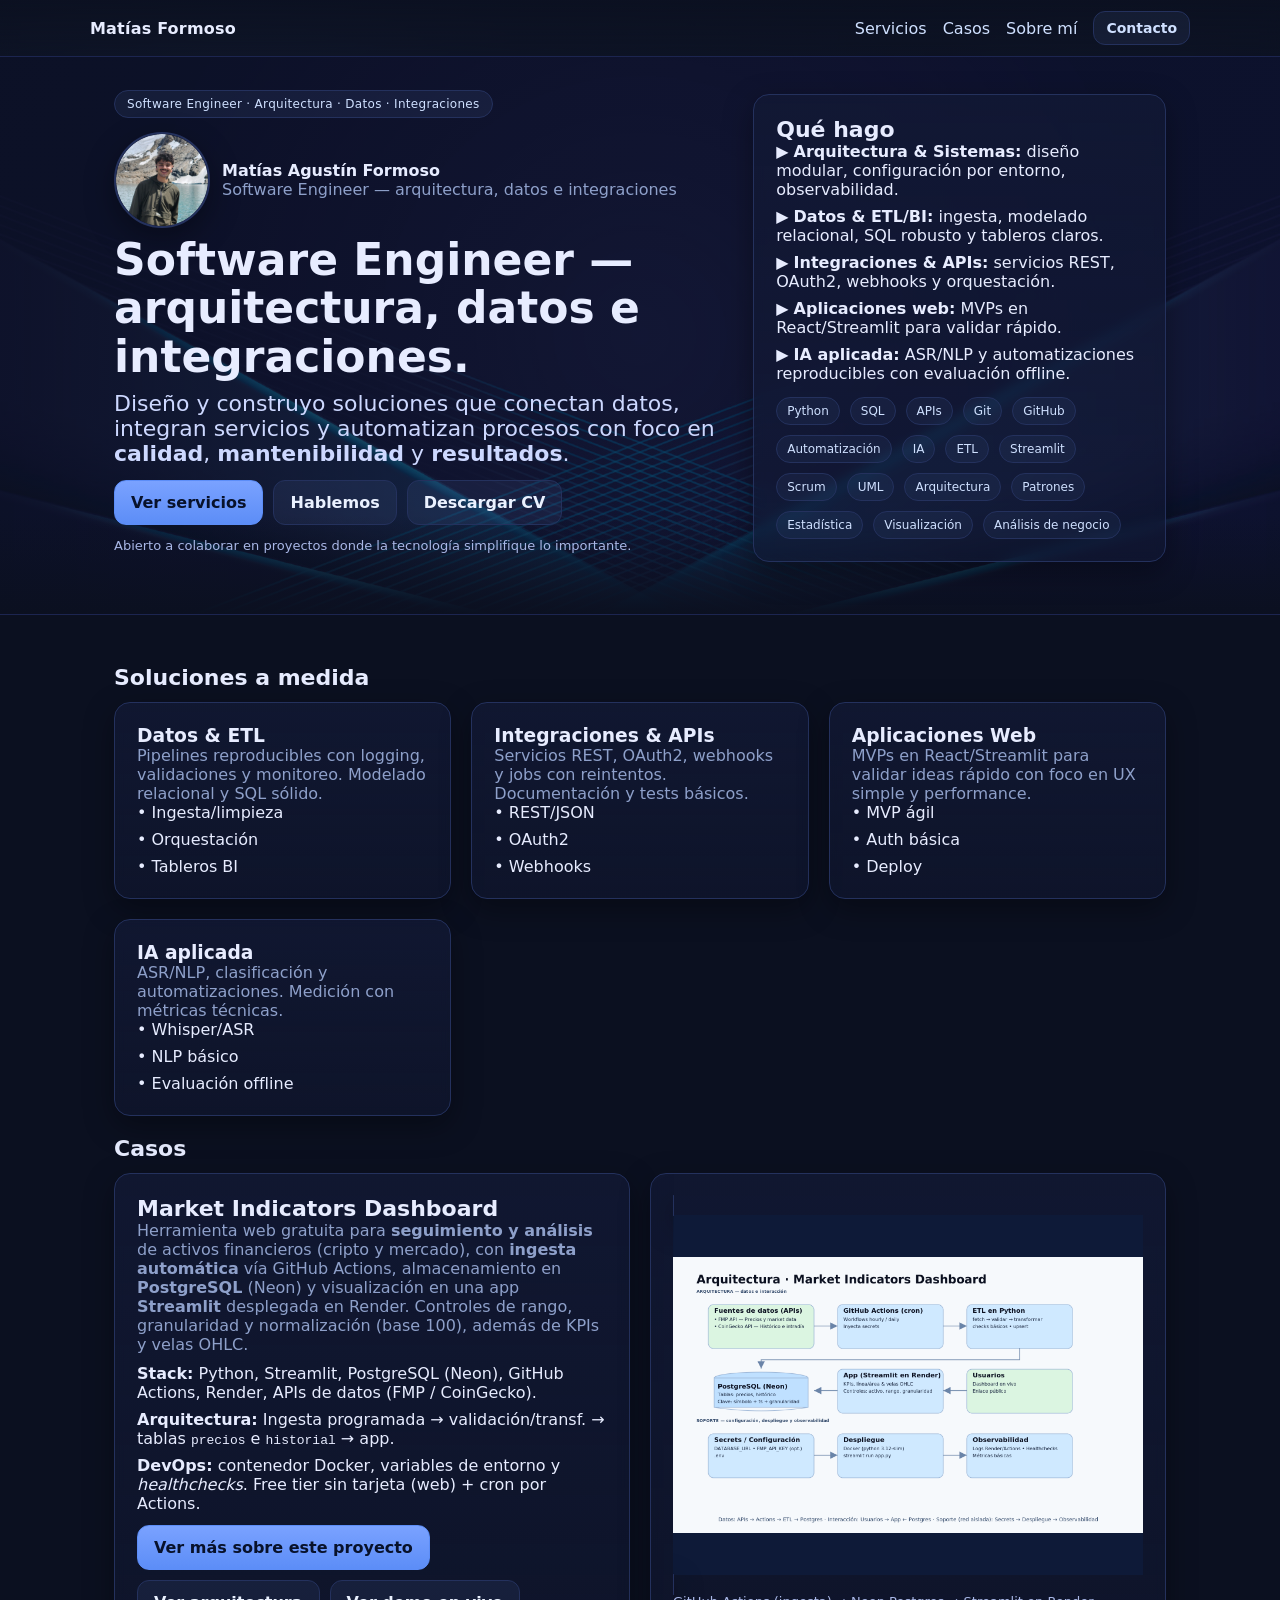
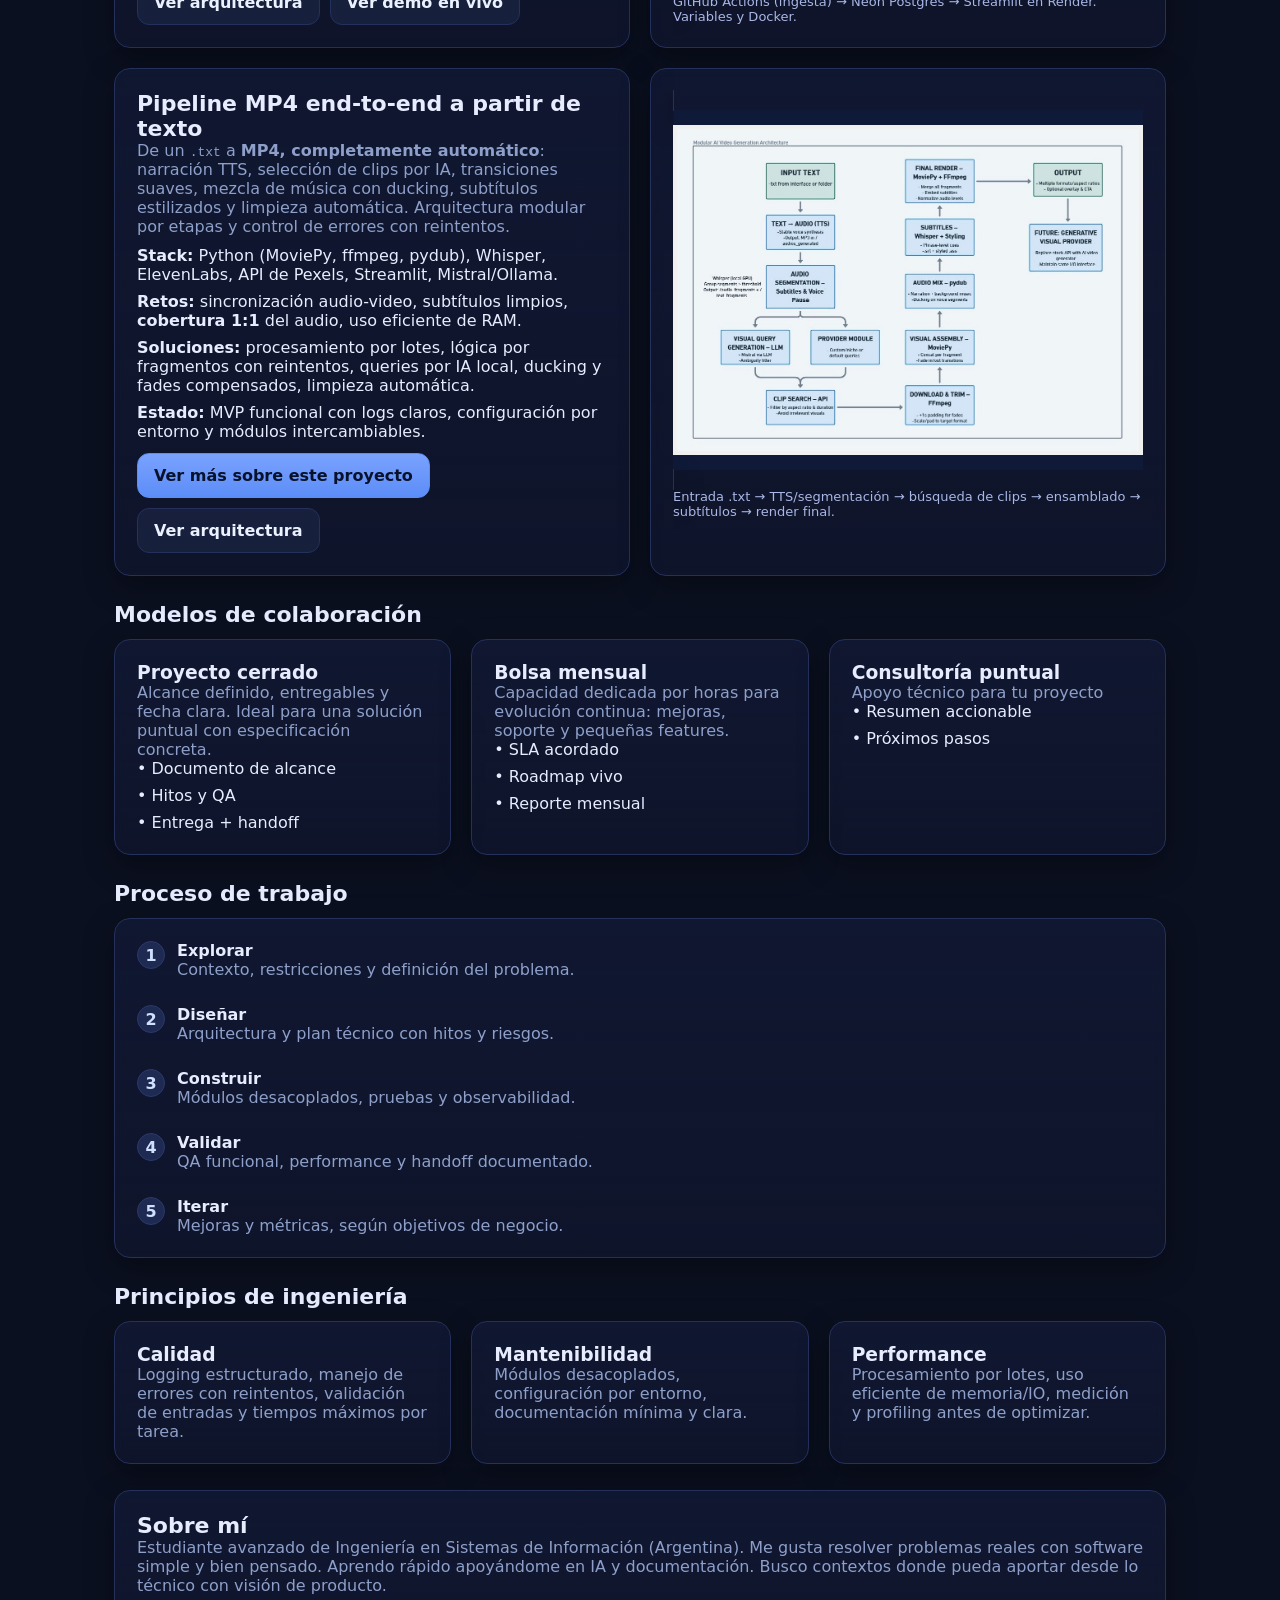
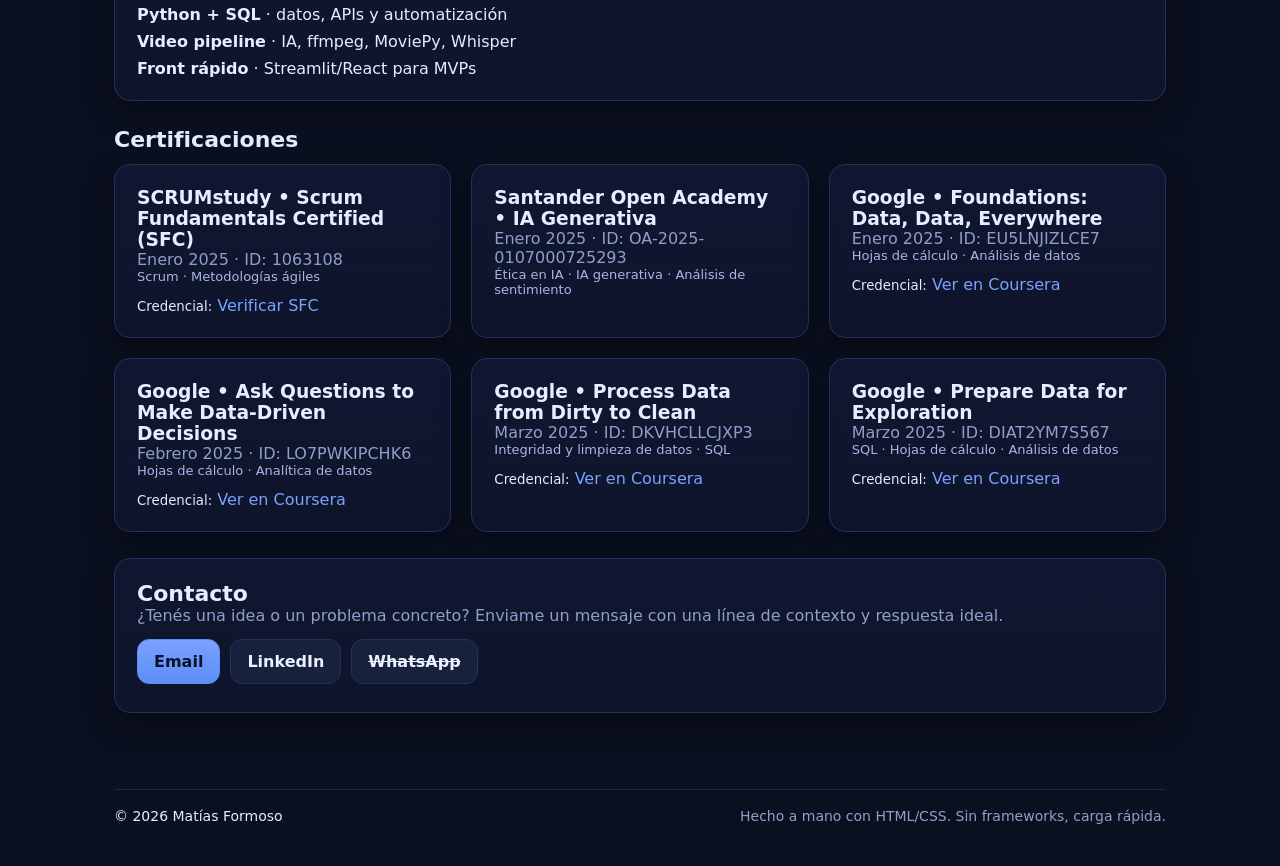
==== site_html_light/index.html @ 8e805b58 "agregue un nuevo proyecto" ====
<!doctype html>
<html lang="es">
<head>
  <meta charset="utf-8" />
  <meta name="viewport" content="width=device-width, initial-scale=1" />
  <title>Matías Formoso — Ingeniería de Sistemas & Software</title>
  <meta name="description" content="Ingeniería de sistemas y software a medida. Diseño y construyo soluciones que conectan datos, integran servicios y automatizan procesos con foco en calidad, mantenibilidad y resultados." />
  <meta name="author" content="Matías Formoso" />
  <meta property="og:title" content="Matías Formoso — Software Engineer" />
  <meta property="og:description" content="Python • SQL • Integraciones • Arquitectura" />
  <meta property="og:type" content="website" />
  <meta property="og:image" content="./assets/preview.png" />
  <link rel="icon" href="./assets/favicon.png" />
  <style>
    :root{
      --bg:#0b1020;--panel:#121935;--muted:#8ea0ca;--text:#e7ecff;--brand:#7aa2ff;
      --shadow:0 10px 30px rgba(0,0,0,.35);--radius:16px;--navH:56px
    }
    *{box-sizing:border-box}
    html,body{margin:0;height:100%}
    body{
      background:#0b1020; color:var(--text);
      font-family:system-ui,-apple-system,Segoe UI,Roboto,Inter,Helvetica,Arial,sans-serif;
      position:relative;
    }
    body::before{
      content:""; position:fixed; inset:0; pointer-events:none; z-index:-1;
      background:
        radial-gradient(1000px 600px at 20% 15%, rgba(122,162,255,.08), rgba(11,16,32,0) 70%),
        radial-gradient(900px 540px at 85% 10%, rgba(122,162,255,.05), rgba(11,16,32,0) 65%);
    }

    img{max-width:100%;display:block}
    a{color:var(--brand);text-decoration:none}
    a:hover{text-decoration:underline}
    .container{max-width:1100px;margin:0 auto;padding:24px}

    .pill{display:inline-block;padding:6px 12px;border:1px solid #24315d;border-radius:999px;background:rgba(122,162,255,.08);color:#cfe0ff;font-size:12px;letter-spacing:.3px; margin-top:0}
    .badge{display:inline-block;padding:6px 10px;border:1px solid #24315d;border-radius:999px;background:rgba(122,162,255,.06);color:#cfe0ff;font-size:12px}
    .btn{display:inline-flex;gap:10px;align-items:center;padding:12px 16px;border-radius:12px;border:1px solid #24315d;background:rgba(122,162,255,.08);color:#eaf1ff;font-weight:600;transition:transform .15s, box-shadow .15s}
    .btn:hover{transform:translateY(-1px);box-shadow:var(--shadow)}
    .btn.primary{background:linear-gradient(180deg,#7aa2ff,#5c8df7);border-color:#5c8df7;color:#08122b}
    .grid{display:grid;gap:20px}
    @media(min-width:900px){.grid.cols-2{grid-template-columns:1fr 1fr} .grid.cols-3{grid-template-columns:repeat(3,1fr)}}
    .card{
      background:linear-gradient(180deg,rgba(18,25,53,.8),rgba(18,25,53,.5));
      backdrop-filter:blur(6px);border:1px solid #24315d;border-radius:var(--radius);
      padding:22px;box-shadow:var(--shadow)
    }
    .card h2,.card h3,.card p,.card ul,.card .stack,.card .caption{margin:0}
    .card > * + *{margin-top:12px}

    .muted{color:var(--muted)}
    .caption{font-size:13px;color:#a9b7e6}
    .section-h{font-size:22px;margin:6px 0 12px}
    .list{display:flex;flex-direction:column;gap:8px;margin:0;padding:0;list-style:none}
    .list li{list-style:none;padding-left:0}
    .card:hover{transform:translateY(-2px);box-shadow:0 12px 32px rgba(0,0,0,.45)}

    /* NAV */
    nav.top{position:sticky;top:0;z-index:50;backdrop-filter:blur(8px);background:linear-gradient(180deg,rgba(11,16,32,.85),rgba(11,16,32,.45));border-bottom:1px solid #1c2550}
    .nav-inner{display:flex;justify-content:space-between;align-items:center;padding:10px 0;height:var(--navH)}
    .nav-links{display:flex; gap:16px; align-items:center;}
    .nav-links a{margin-left:0;color:#cfe0ff}
    .btn.small{padding:8px 12px;font-size:14px}
    .brand{display:flex;align-items:center;gap:10px;color:#e7ecff;font-weight:700;letter-spacing:.2px}
    .nav-toggle{display:none; position:relative; width:38px; height:34px; border:1px solid #24315d;border-radius:10px; background:rgba(122,162,255,.08); cursor:pointer}
    .nav-toggle span{position:absolute; left:8px; right:8px; height:2px; background:#cfe0ff; border-radius:2px}
    .nav-toggle span:nth-child(1){top:10px}
    .nav-toggle span:nth-child(2){top:16px}
    .nav-toggle span:nth-child(3){top:22px}

    .avatar{width:96px;height:96px;border-radius:50%;object-fit:cover;border:2px solid #24315d;box-shadow:var(--shadow)}
    .profile{display:flex;align-items:center;gap:12px;margin:14px 0 6px}
    .steps{display:grid;gap:14px;margin-top:12px}
    .step{display:flex;gap:12px;align-items:flex-start}
    .step .n{min-width:28px;height:28px;border-radius:50%;display:inline-flex;justify-content:center;align-items:center;background:#1e2a52;border:1px solid #2b3a6a;color:#cfe0ff;font-weight:700}

    /* HERO */
    header.hero{
      position: relative; overflow: hidden; border-bottom: 1px solid #1c2550;
      min-height: clamp(420px, 62vh, 560px);
      display: flex; align-items: flex-start; padding-top: 25px;
    }
    .top + header.hero .container { padding-top: 8px; }
    .hero-inner { position: relative; z-index: 1; display: grid; gap: 20px; align-items: center; margin-top: 0; }
    @media(min-width:900px){.hero-inner{grid-template-columns:1.2fr .8fr}}
    header.hero::before{
      content:""; position:absolute; inset:0; z-index:0;
      background-image: linear-gradient(120deg, rgba(11,16,32,.78), rgba(11,16,32,.52)), url('./assets/hero.jpg');
      background-size: cover; background-position: center;
    }
    header.hero::after{
      content:""; position:absolute; left:0; right:0; bottom:-1px; height:100px; z-index:0;
      background:linear-gradient(180deg, rgba(11,16,32,0), rgba(11,16,32,1));
      pointer-events:none;
    }

    .title{font-size:clamp(28px,5vw,44px);line-height:1.1;margin:8px 0}
    .subtitle{font-size:clamp(16px,3vw,22px);color:#cdd8ff;margin:10px 0 0}
    .stack{display:flex;flex-wrap:wrap;gap:10px;margin-top:14px}

    /* Diagrama antiguo por ID (compat), y genérico por clase .media */
    #proyecto-diagrama .media{
      border:1px solid #24315d; border-radius:12px; overflow:hidden; background:#0e1a38;
      box-shadow:var(--shadow);
    }
    #proyecto-diagrama img{
      width:100%; height:360px; object-fit:contain; background:#0e1a38;
    }
    .media{
      border:1px solid #24315d; border-radius:12px; overflow:hidden; background:#0e1a38; box-shadow:var(--shadow);
    }
    .media img{width:100%; height:360px; object-fit:contain; background:#0e1a38;}

    #contacto .card{padding-bottom:28px;}
    #contacto .stack{margin-top:14px;}
    section{scroll-margin-top:calc(var(--navH) + 14px)}

    /* Responsive */
    @media (max-width: 860px){
      .nav-toggle{display:inline-flex; align-items:center; justify-content:center}
      .nav-inner{position:relative}
      .nav-links{
        position:absolute; top:calc(var(--navH) - 6px); right:0;
        display:none; flex-direction:column; align-items:stretch; gap:10px;
        padding:12px; width:220px;
        background:linear-gradient(180deg,rgba(18,25,53,.92),rgba(18,25,53,.85));
        border:1px solid #24315d; border-radius:14px; box-shadow:var(--shadow);
      }
      .nav-links a{margin:0}
      .nav-links.open{display:flex}
      .top + header.hero .container{padding-top:14px}
      .nav-links a { display:block; padding:8px 10px; }
      .nav-links .btn.small{
        display:block; width:100%; margin:0; text-align:center; justify-content:center;
        padding:10px 12px; box-sizing:border-box;
      }
      .media img{height:auto; max-height:260px;}
    }
    @media (max-width: 900px) {
      .container { padding: 16px; }
      header.hero { min-height: clamp(380px, 56vh, 520px); padding-top: 12px; }
      .hero-inner { gap: 16px; }
      .avatar { width: 72px; height: 72px; }
      .title { font-size: clamp(26px, 8vw, 36px); }
      .subtitle { font-size: clamp(15px, 4.2vw, 20px); }
    }
    @media (max-width: 680px) {
      .btn { padding: 10px 14px; }
      .btn.small { font-size: 13px; padding: 8px 10px; }
      .stack { gap: 10px; }
      .grid.cols-3, .grid.cols-2 { grid-template-columns: 1fr !important; }
      .card{ padding:18px; display:flex; flex-direction:column; justify-content:center; }
      .card h3{margin-bottom:8px; font-size:18px}
      .card p.muted{line-height:1.45}
      .list{gap:6px}
      section{margin-top:20px !important}
    }
    @media (max-width: 480px) {
      .pill { font-size: 11px; padding: 5px 10px; }
      .badge { font-size: 11px; }
      .avatar { width: 64px; height: 64px; }
      .title { font-size: 26px; }
      .container { padding: 14px; }
      .card{padding:16px}
      .card p.muted{font-size:14px}
    }

    .foot{
      display:flex; gap:10px; justify-content:space-between; align-items:center;
      border-top:1px solid #1c2550; padding:18px 0; margin-top:28px; font-size:14px;
    }
    @media (prefers-reduced-motion: reduce){
      .btn:hover, .card:hover{transform:none; box-shadow:var(--shadow)}
    }
  </style>
</head>
<body>
  <nav class="top" aria-label="Barra de navegación">
    <div class="container nav-inner">
      <a class="brand" href="#"><span>Matías Formoso</span></a>

      <button class="nav-toggle" aria-expanded="false" aria-controls="nav-links" aria-label="Abrir menú">
        <span></span><span></span><span></span>
      </button>

      <div class="nav-links" id="nav-links">
        <a href="#servicios">Servicios</a>
        <a href="#casos">Casos</a>
        <a href="#sobre-mi">Sobre mí</a>
        <a class="btn small" href="#contacto">Contacto</a>
      </div>
    </div>
  </nav>

  <!-- HERO -->
  <header class="hero">
    <div class="container hero-inner">
      <div>
        <span class="pill">Software Engineer · Arquitectura · Datos · Integraciones</span>
        <div class="profile">
          <img class="avatar" src="./assets/perfil.png" alt="Matías Formoso" />
          <div>
            <div style="font-weight:700">Matías Agustín Formoso</div>
            <div class="muted">Software Engineer — arquitectura, datos e integraciones</div>
          </div>
        </div>
        <h1 class="title">Software Engineer — arquitectura, datos e integraciones.</h1>
        <p class="subtitle">Diseño y construyo soluciones que conectan datos, integran servicios y automatizan procesos con foco en <b>calidad</b>, <b>mantenibilidad</b> y <b>resultados</b>.</p>
        <div class="stack">
          <a class="btn primary" href="#servicios">Ver servicios</a>
          <a class="btn" href="#contacto">Hablemos</a>
          <a class="btn" href="./assets/CV_Matias_Formoso.pdf" target="_blank" rel="noopener">Descargar CV</a>
        </div>
        <p class="caption">Abierto a colaborar en proyectos donde la tecnología simplifique lo importante.</p>
      </div>

      <div class="card">
        <h3 class="section-h">Qué hago</h3>
        <ul class="list">
          <li>▶ <b>Arquitectura & Sistemas:</b> diseño modular, configuración por entorno, observabilidad.</li>
          <li>▶ <b>Datos & ETL/BI:</b> ingesta, modelado relacional, SQL robusto y tableros claros.</li>
          <li>▶ <b>Integraciones & APIs:</b> servicios REST, OAuth2, webhooks y orquestación.</li>
          <li>▶ <b>Aplicaciones web:</b> MVPs en React/Streamlit para validar rápido.</li>
          <li>▶ <b>IA aplicada:</b> ASR/NLP y automatizaciones reproducibles con evaluación offline.</li>
        </ul>
        <div class="stack" style="margin-top:14px">
          <span class="badge">Python</span><span class="badge">SQL</span><span class="badge">APIs</span>
          <span class="badge">Git</span><span class="badge">GitHub</span>
          <span class="badge">Automatización</span><span class="badge">IA</span>
          <span class="badge">ETL</span><span class="badge">Streamlit</span>
          <span class="badge">Scrum</span><span class="badge">UML</span><span class="badge">Arquitectura</span>
          <span class="badge">Patrones</span><span class="badge">Estadística</span><span class="badge">Visualización</span><span class="badge">Análisis de negocio</span>
        </div>
      </div>
    </div>
  </header>

  <main class="container">
    <!-- SERVICIOS -->
    <section id="servicios" style="margin-top:26px">
      <h2 class="section-h">Soluciones a medida</h2>
      <div class="grid cols-3">
        <div class="card">
          <h3>Datos & ETL</h3>
          <p class="muted">Pipelines reproducibles con logging, validaciones y monitoreo. Modelado relacional y SQL sólido.</p>
          <ul class="list"><li>• Ingesta/limpieza</li><li>• Orquestación</li><li>• Tableros BI</li></ul>
        </div>
        <div class="card">
          <h3>Integraciones & APIs</h3>
          <p class="muted">Servicios REST, OAuth2, webhooks y jobs con reintentos. Documentación y tests básicos.</p>
          <ul class="list"><li>• REST/JSON</li><li>• OAuth2</li><li>• Webhooks</li></ul>
        </div>
        <div class="card">
          <h3>Aplicaciones Web</h3>
          <p class="muted">MVPs en React/Streamlit para validar ideas rápido con foco en UX simple y performance.</p>
          <ul class="list"><li>• MVP ágil</li><li>• Auth básica</li><li>• Deploy</li></ul>
        </div>
        <div class="card">
          <h3>IA aplicada</h3>
          <p class="muted">ASR/NLP, clasificación y automatizaciones. Medición con métricas técnicas.</p>
          <ul class="list"><li>• Whisper/ASR</li><li>• NLP básico</li><li>• Evaluación offline</li></ul>
        </div>
      </div>
    </section>

    <!-- CASOS -->
    <section id="casos" style="margin-top:20px">
      <h2 class="section-h">Casos</h2>

      <!-- Caso 1 (más valor profesional): Market Indicators Dashboard -->
      <div class="grid cols-2" style="margin-top:10px">
        <div class="card">
          <h2 class="section-h">Market Indicators Dashboard</h2>
          <p class="muted">
            Herramienta web gratuita para <b>seguimiento y análisis</b> de activos financieros (cripto y mercado),
            con <b>ingesta automática</b> vía GitHub Actions, almacenamiento en <b>PostgreSQL</b> (Neon) y visualización
            en una app <b>Streamlit</b> desplegada en Render. Controles de rango, granularidad y normalización
            (base 100), además de KPIs y velas OHLC.
          </p>
          <ul class="list" style="margin-top:10px">
            <li><b>Stack:</b> Python, Streamlit, PostgreSQL (Neon), GitHub Actions, Render, APIs de datos (FMP / CoinGecko).</li>
            <li><b>Arquitectura:</b> Ingesta programada → validación/transf. → tablas <code>precios</code> e <code>historial</code> → app.</li>
            <li><b>DevOps:</b> contenedor Docker, variables de entorno y <i>healthchecks</i>. Free tier sin tarjeta (web) + cron por Actions.</li>
          </ul>
          <div class="stack" style="margin-top:12px">
            <a class="btn primary" href="./proyecto_market_indicators.html" target="_blank" rel="noopener">Ver más sobre este proyecto</a>
            <a class="btn" href="./assets/mid_infra.png" target="_blank" rel="noopener">Ver arquitectura</a>
            <a class="btn" href="https://market-indicators-dashboard.onrender.com/" target="_blank" rel="noopener">Ver demo en vivo</a>
          </div>
        </div>

        <div class="card">
          <a href="./assets/mid_infra.png" target="_blank" rel="noopener" class="media">
            <img src="./assets/mid_infra.png" alt="Infraestructura del Market Indicators Dashboard" />
          </a>
          <p class="caption">GitHub Actions (ingesta) → Neon Postgres → Streamlit en Render. Variables y Docker.</p>
        </div>
      </div>

      <!-- Caso 2: Pipeline MP4 -->
      <div class="grid cols-2" style="margin-top:20px">
        <div class="card">
          <h2 class="section-h">Pipeline MP4 end-to-end a partir de texto</h2>
          <p class="muted">
            De un <code>.txt</code> a <b>MP4, completamente automático</b>: narración TTS, selección de clips por IA,
            transiciones suaves, mezcla de música con ducking, subtítulos estilizados y limpieza automática.
            Arquitectura modular por etapas y control de errores con reintentos.
          </p>
          <ul class="list" style="margin-top:10px">
            <li><b>Stack:</b> Python (MoviePy, ffmpeg, pydub), Whisper, ElevenLabs, API de Pexels, Streamlit, Mistral/Ollama.</li>
            <li><b>Retos:</b> sincronización audio-video, subtítulos limpios, <b>cobertura 1:1</b> del audio, uso eficiente de RAM.</li>
            <li><b>Soluciones:</b> procesamiento por lotes, lógica por fragmentos con reintentos, queries por IA local, ducking y fades compensados, limpieza automática.</li>
            <li><b>Estado:</b> MVP funcional con logs claros, configuración por entorno y módulos intercambiables.</li>
          </ul>
          <div class="stack" style="margin-top:12px">
            <a class="btn primary" href="./proyect_txt_to_mp4.html" target="_blank" rel="noopener">Ver más sobre este proyecto</a>
            <a class="btn" href="./assets/arquitectura.png" target="_blank" rel="noopener">Ver arquitectura</a>
          </div>
        </div>

        <div class="card">
          <a href="./assets/arquitectura.png" target="_blank" rel="noopener" class="media">
            <img src="./assets/arquitectura.png" alt="Arquitectura del pipeline MP4"/>
          </a>
          <p class="caption">Entrada .txt → TTS/segmentación → búsqueda de clips → ensamblado → subtítulos → render final.</p>
        </div>
      </div>
    </section>

    <!-- MODELOS -->
    <section id="modelos" style="margin-top:26px">
      <h2 class="section-h">Modelos de colaboración</h2>
      <div class="grid cols-3">
        <div class="card">
          <h3>Proyecto cerrado</h3>
          <p class="muted">Alcance definido, entregables y fecha clara. Ideal para una solución puntual con especificación concreta.</p>
          <ul class="list"><li>• Documento de alcance</li><li>• Hitos y QA</li><li>• Entrega + handoff</li></ul>
        </div>
        <div class="card">
          <h3>Bolsa mensual</h3>
          <p class="muted">Capacidad dedicada por horas para evolución continua: mejoras, soporte y pequeñas features.</p>
          <ul class="list"><li>• SLA acordado</li><li>• Roadmap vivo</li><li>• Reporte mensual</li></ul>
        </div>
        <div class="card">
          <h3>Consultoría puntual</h3>
          <p class="muted">Apoyo técnico para tu proyecto</p>
          <ul class="list"><li>• Resumen accionable</li><li>• Próximos pasos</li></ul>
        </div>
      </div>
    </section>

    <!-- PROCESO -->
    <section id="proceso" style="margin-top:26px">
      <h2 class="section-h">Proceso de trabajo</h2>
      <div class="card steps">
        <div class="step"><span class="n">1</span><div><b>Explorar</b><br/><span class="muted">Contexto, restricciones y definición del problema.</span></div></div>
        <div class="step"><span class="n">2</span><div><b>Diseñar</b><br/><span class="muted">Arquitectura y plan técnico con hitos y riesgos.</span></div></div>
        <div class="step"><span class="n">3</span><div><b>Construir</b><br/><span class="muted">Módulos desacoplados, pruebas y observabilidad.</span></div></div>
        <div class="step"><span class="n">4</span><div><b>Validar</b><br/><span class="muted">QA funcional, performance y handoff documentado.</span></div></div>
        <div class="step"><span class="n">5</span><div><b>Iterar</b><br/><span class="muted">Mejoras y métricas, según objetivos de negocio.</span></div></div>
      </div>
    </section>

    <!-- PRINCIPIOS -->
    <section id="principios" style="margin-top:26px">
      <h2 class="section-h">Principios de ingeniería</h2>
      <div class="grid cols-3">
        <div class="card">
          <h3>Calidad</h3>
          <p class="muted">Logging estructurado, manejo de errores con reintentos, validación de entradas y tiempos máximos por tarea.</p>
        </div>
        <div class="card">
          <h3>Mantenibilidad</h3>
          <p class="muted">Módulos desacoplados, configuración por entorno, documentación mínima y clara.</p>
        </div>
        <div class="card">
          <h3>Performance</h3>
          <p class="muted">Procesamiento por lotes, uso eficiente de memoria/IO, medición y profiling antes de optimizar.</p>
        </div>
      </div>
    </section>

    <!-- SOBRE MI -->
    <section id="sobre-mi" style="margin-top:26px">
      <div class="card">
        <h2 class="section-h">Sobre mí</h2>
        <p class="muted">Estudiante avanzado de Ingeniería en Sistemas de Información (Argentina). Me gusta resolver problemas reales con software simple y bien pensado. Aprendo rápido apoyándome en IA y documentación. Busco contextos donde pueda aportar desde lo técnico con visión de producto.</p>
        <ul class="list" style="margin-top:10px">
          <li class="kpi"><b>Python + SQL</b> · datos, APIs y automatización</li>
          <li class="kpi"><b>Video pipeline</b> · IA, ffmpeg, MoviePy, Whisper</li>
          <li class="kpi"><b>Front rápido</b> · Streamlit/React para MVPs</li>
        </ul>
      </div>
    </section>

    <!-- CERTIFICACIONES -->
    <section id="certificaciones" style="margin-top:26px">
      <h2 class="section-h">Certificaciones</h2>
      <div class="grid cols-3">

        <div class="card">
          <h3>SCRUMstudy • Scrum Fundamentals Certified (SFC)</h3>
          <p class="muted">Enero 2025 · ID: 1063108</p>
          <p class="caption">Scrum · Metodologías ágiles</p>
          <div class="cred">
            <small>Credencial:</small>
            <a href="https://www.scrumstudy.com/certification/verify?type=SFC&number=1063108" target="_blank" rel="noopener">
              Verificar SFC
            </a>
          </div>
        </div>

        <div class="card">
          <h3>Santander Open Academy • IA Generativa</h3>
          <p class="muted">Enero 2025 · ID: OA-2025-0107000725293</p>
          <p class="caption">Ética en IA · IA generativa · Análisis de sentimiento</p>
        </div>

        <div class="card">
          <h3>Google • Foundations: Data, Data, Everywhere</h3>
          <p class="muted">Enero 2025 · ID: EU5LNJIZLCE7</p>
          <p class="caption">Hojas de cálculo · Análisis de datos</p>
          <div class="cred">
            <small>Credencial:</small>
            <a href="https://www.coursera.org/account/accomplishments/verify/EU5LNJIZLCE7" target="_blank" rel="noopener">
              Ver en Coursera
            </a>
          </div>
        </div>

        <div class="card">
          <h3>Google • Ask Questions to Make Data-Driven Decisions</h3>
          <p class="muted">Febrero 2025 · ID: LO7PWKIPCHK6</p>
          <p class="caption">Hojas de cálculo · Analítica de datos</p>
          <div class="cred">
            <small>Credencial:</small>
            <a href="https://www.coursera.org/account/accomplishments/verify/LO7PWKIPCHK6" target="_blank" rel="noopener">
              Ver en Coursera
            </a>
          </div>
        </div>

        <div class="card">
          <h3>Google • Process Data from Dirty to Clean</h3>
          <p class="muted">Marzo 2025 · ID: DKVHCLLCJXP3</p>
          <p class="caption">Integridad y limpieza de datos · SQL</p>
          <div class="cred">
            <small>Credencial:</small>
            <a href="https://www.coursera.org/account/accomplishments/verify/DKVHCLLCJXP3" target="_blank" rel="noopener">
              Ver en Coursera
            </a>
          </div>
        </div>

        <div class="card">
          <h3>Google • Prepare Data for Exploration</h3>
          <p class="muted">Marzo 2025 · ID: DIAT2YM7S567</p>
          <p class="caption">SQL · Hojas de cálculo · Análisis de datos</p>
          <div class="cred">
            <small>Credencial:</small>
            <a href="https://www.coursera.org/account/accomplishments/verify/DIAT2YM7S567" target="_blank" rel="noopener">
              Ver en Coursera
            </a>
          </div>
        </div>

      </div>
    </section>

    <!-- CONTACTO -->
    <section id="contacto" style="margin-top:26px">
      <div class="card">
        <h2 class="section-h">Contacto</h2>
        <p class="muted">¿Tenés una idea o un problema concreto? Enviame un mensaje con una línea de contexto y respuesta ideal.</p>
        <div class="stack">
          <a class="btn primary" href="mailto:formosomatiasagustin@gmail.com?subject=Contacto%20desde%20web&body=Hola%20Matias,%20tengo%20esta%20idea...">Email</a>
          <a class="btn" href="https://www.linkedin.com/in/matías-agustín-formoso-361987290" target="_blank" rel="noopener">LinkedIn</a>
          <a class="btn" href="#" onclick="return false;" title="(no disponible)"><del>WhatsApp</del></a>
        </div>
      </div>
    </section>
  </main>

  <footer class="container">
    <div class="foot">
      <span>© <span id="y"></span> Matías Formoso</span>
      <span class="muted">Hecho a mano con HTML/CSS. Sin frameworks, carga rápida.</span>
    </div>
  </footer>

  <script>
    // año en footer
    document.getElementById('y').textContent = new Date().getFullYear();

    // menú móvil
    const btn = document.querySelector('.nav-toggle');
    const links = document.getElementById('nav-links');
    if (btn && links){
      btn.addEventListener('click', () => {
        links.classList.toggle('open');
        btn.setAttribute('aria-expanded', links.classList.contains('open'));
      });
      links.querySelectorAll('a').forEach(a => a.addEventListener('click', () => {
        links.classList.remove('open'); btn.setAttribute('aria-expanded','false');
      }));
    }
  </script>
</body>
</html>
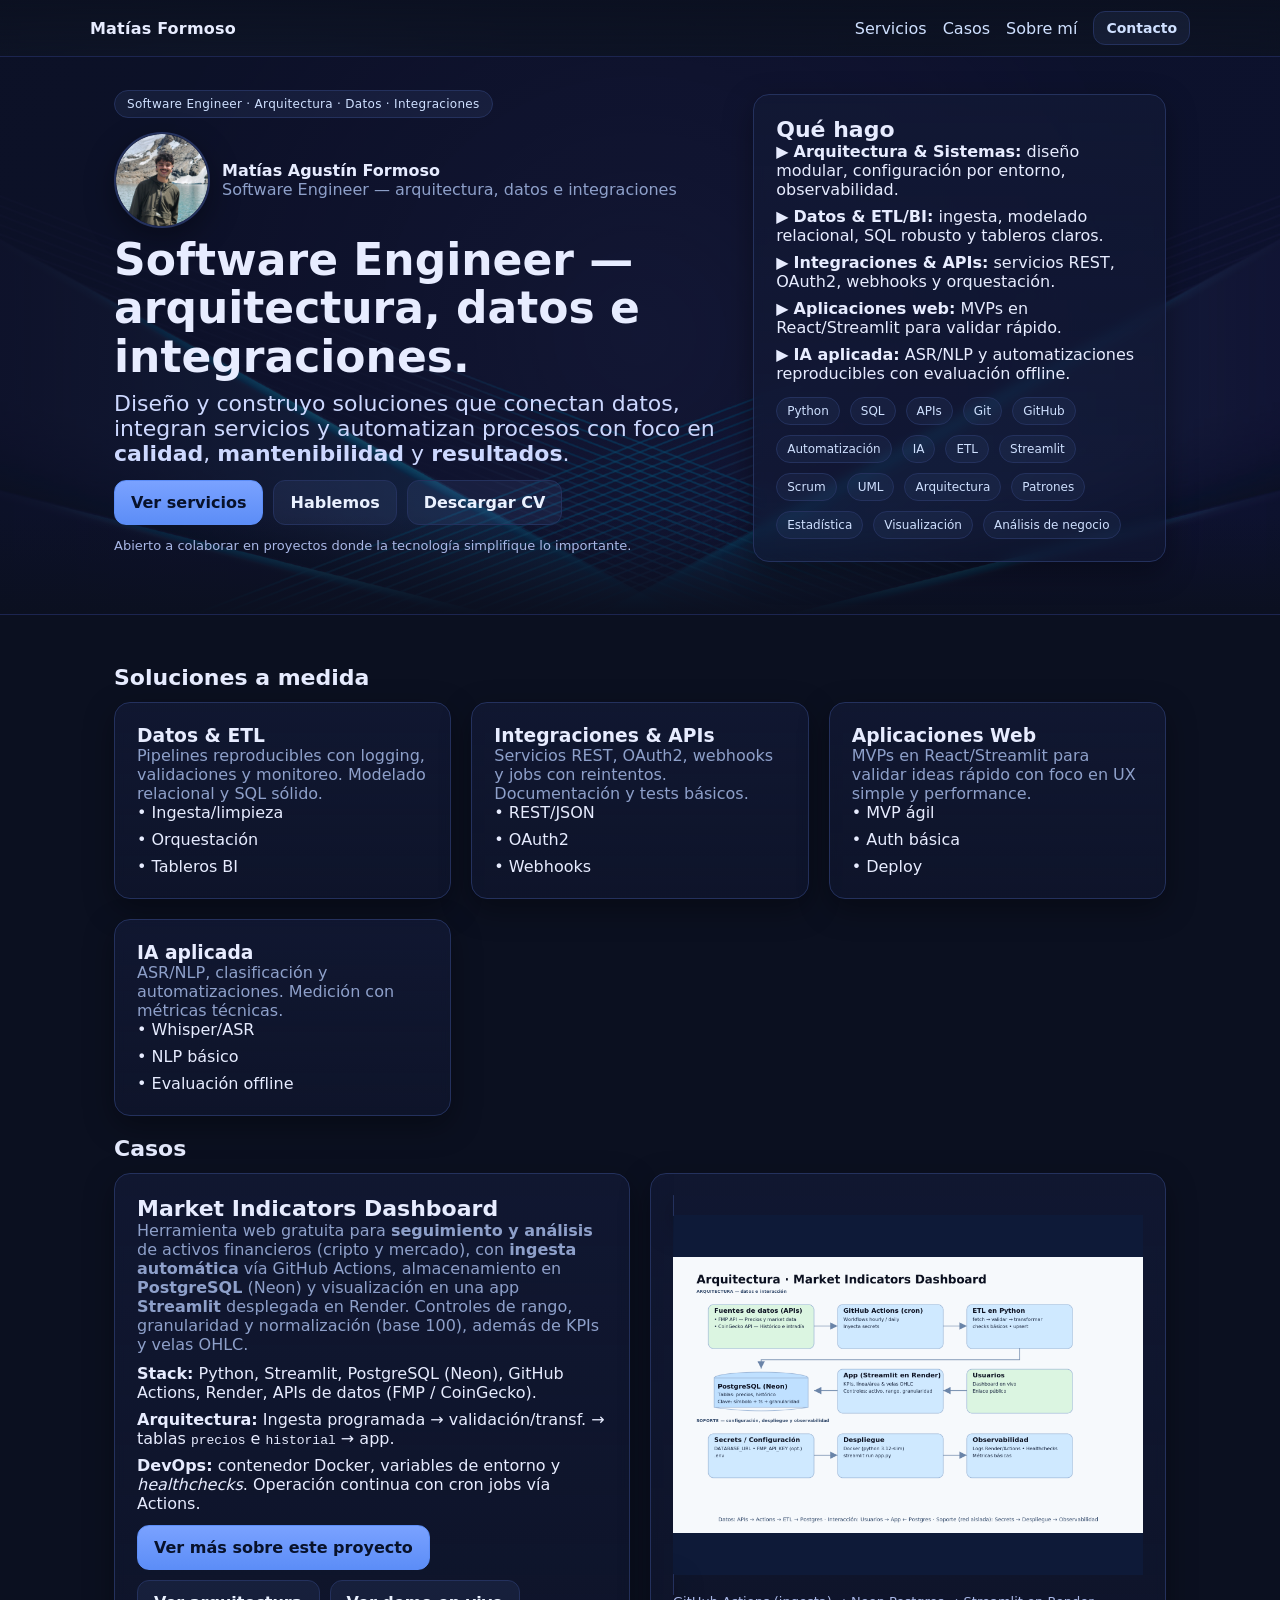
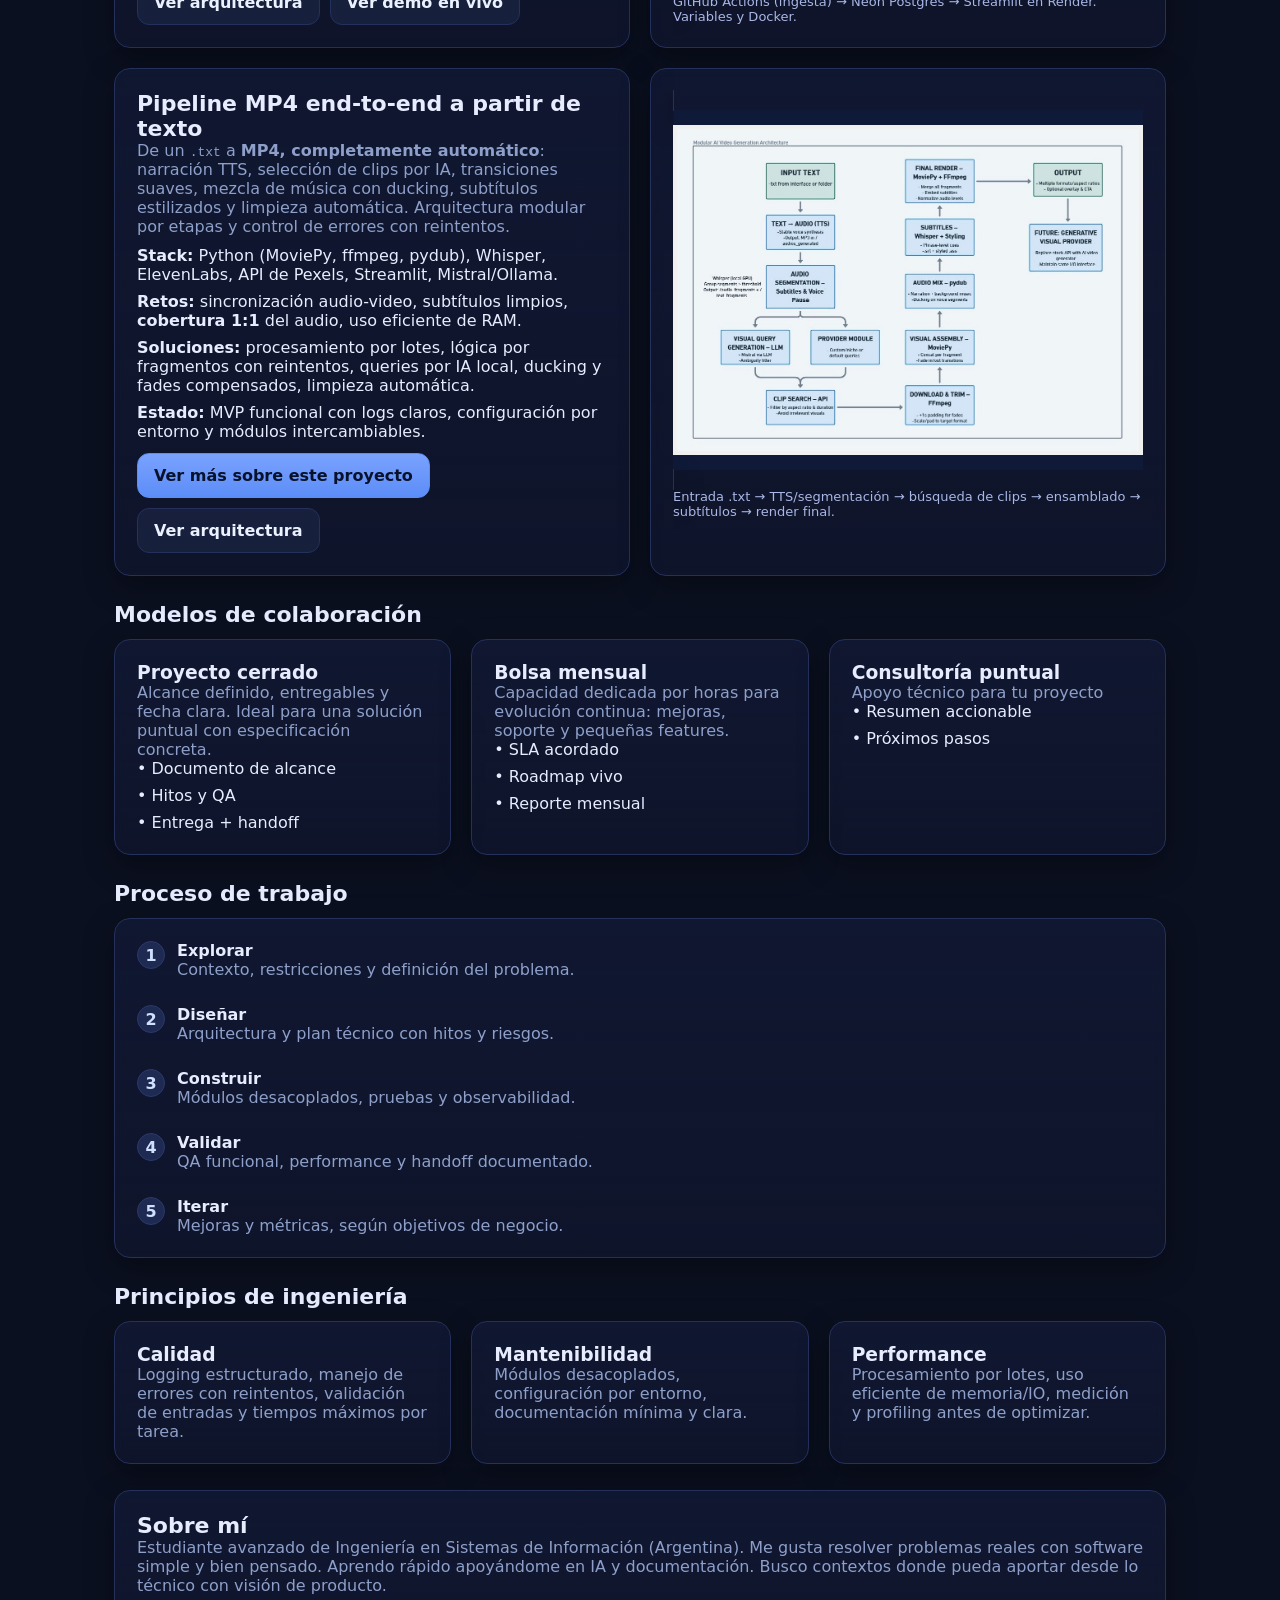
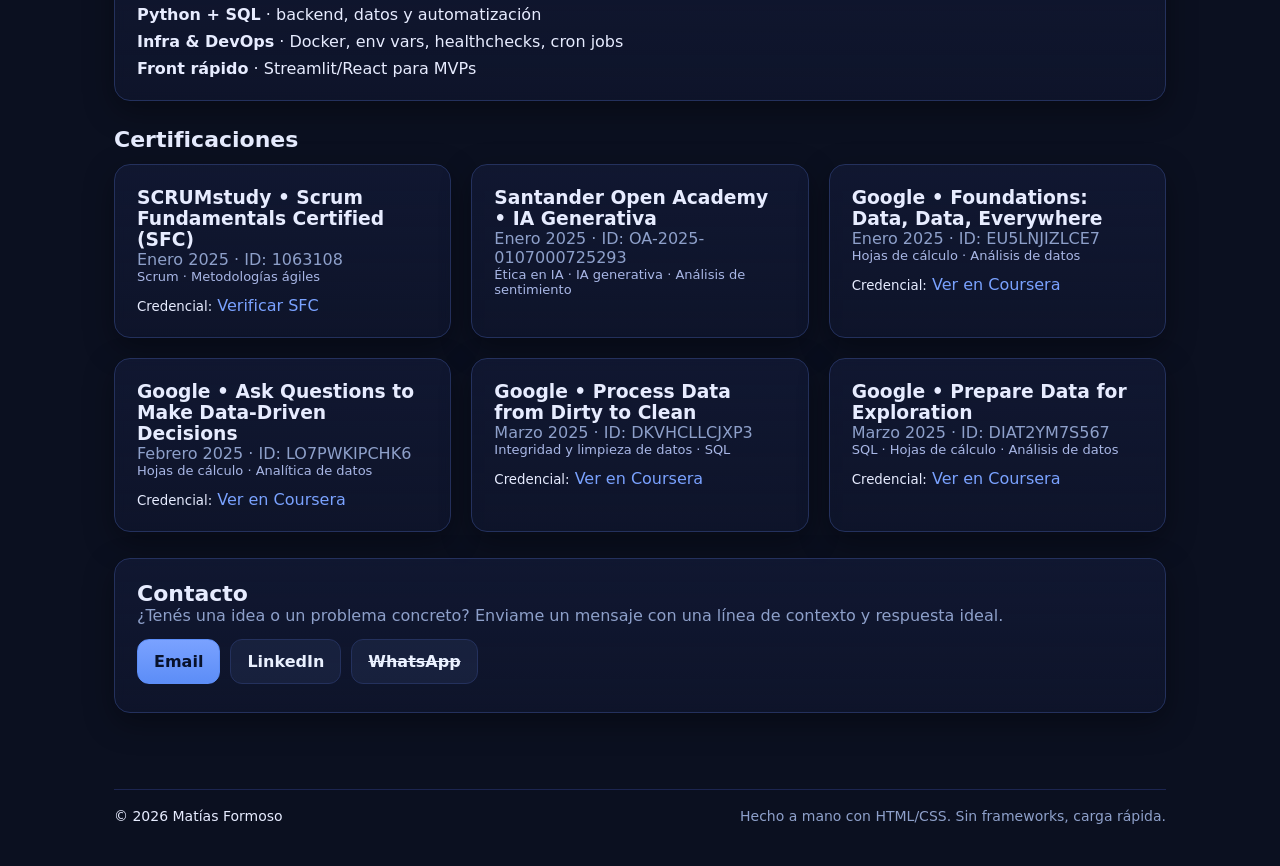
==== commit a350bdb9: "saque el sin tarjetas del index y modifique el sobre mi el stack compacto" ====
--- a/site_html_light/index.html
+++ b/site_html_light/index.html
@@ -282,7 +282,7 @@
           <ul class="list" style="margin-top:10px">
             <li><b>Stack:</b> Python, Streamlit, PostgreSQL (Neon), GitHub Actions, Render, APIs de datos (FMP / CoinGecko).</li>
             <li><b>Arquitectura:</b> Ingesta programada → validación/transf. → tablas <code>precios</code> e <code>historial</code> → app.</li>
-            <li><b>DevOps:</b> contenedor Docker, variables de entorno y <i>healthchecks</i>. Free tier sin tarjeta (web) + cron por Actions.</li>
+            <li><b>DevOps:</b> contenedor Docker, variables de entorno y <i>healthchecks</i>. Operación continua con cron jobs vía Actions.</li>
           </ul>
           <div class="stack" style="margin-top:12px">
             <a class="btn primary" href="./proyecto_market_indicators.html" target="_blank" rel="noopener">Ver más sobre este proyecto</a>
@@ -388,8 +388,8 @@
         <h2 class="section-h">Sobre mí</h2>
         <p class="muted">Estudiante avanzado de Ingeniería en Sistemas de Información (Argentina). Me gusta resolver problemas reales con software simple y bien pensado. Aprendo rápido apoyándome en IA y documentación. Busco contextos donde pueda aportar desde lo técnico con visión de producto.</p>
         <ul class="list" style="margin-top:10px">
-          <li class="kpi"><b>Python + SQL</b> · datos, APIs y automatización</li>
-          <li class="kpi"><b>Video pipeline</b> · IA, ffmpeg, MoviePy, Whisper</li>
+          <li class="kpi"><b>Python + SQL</b> · backend, datos y automatización</li>
+          <li class="kpi"><b>Infra & DevOps</b> · Docker, env vars, healthchecks, cron jobs</li>
           <li class="kpi"><b>Front rápido</b> · Streamlit/React para MVPs</li>
         </ul>
       </div>
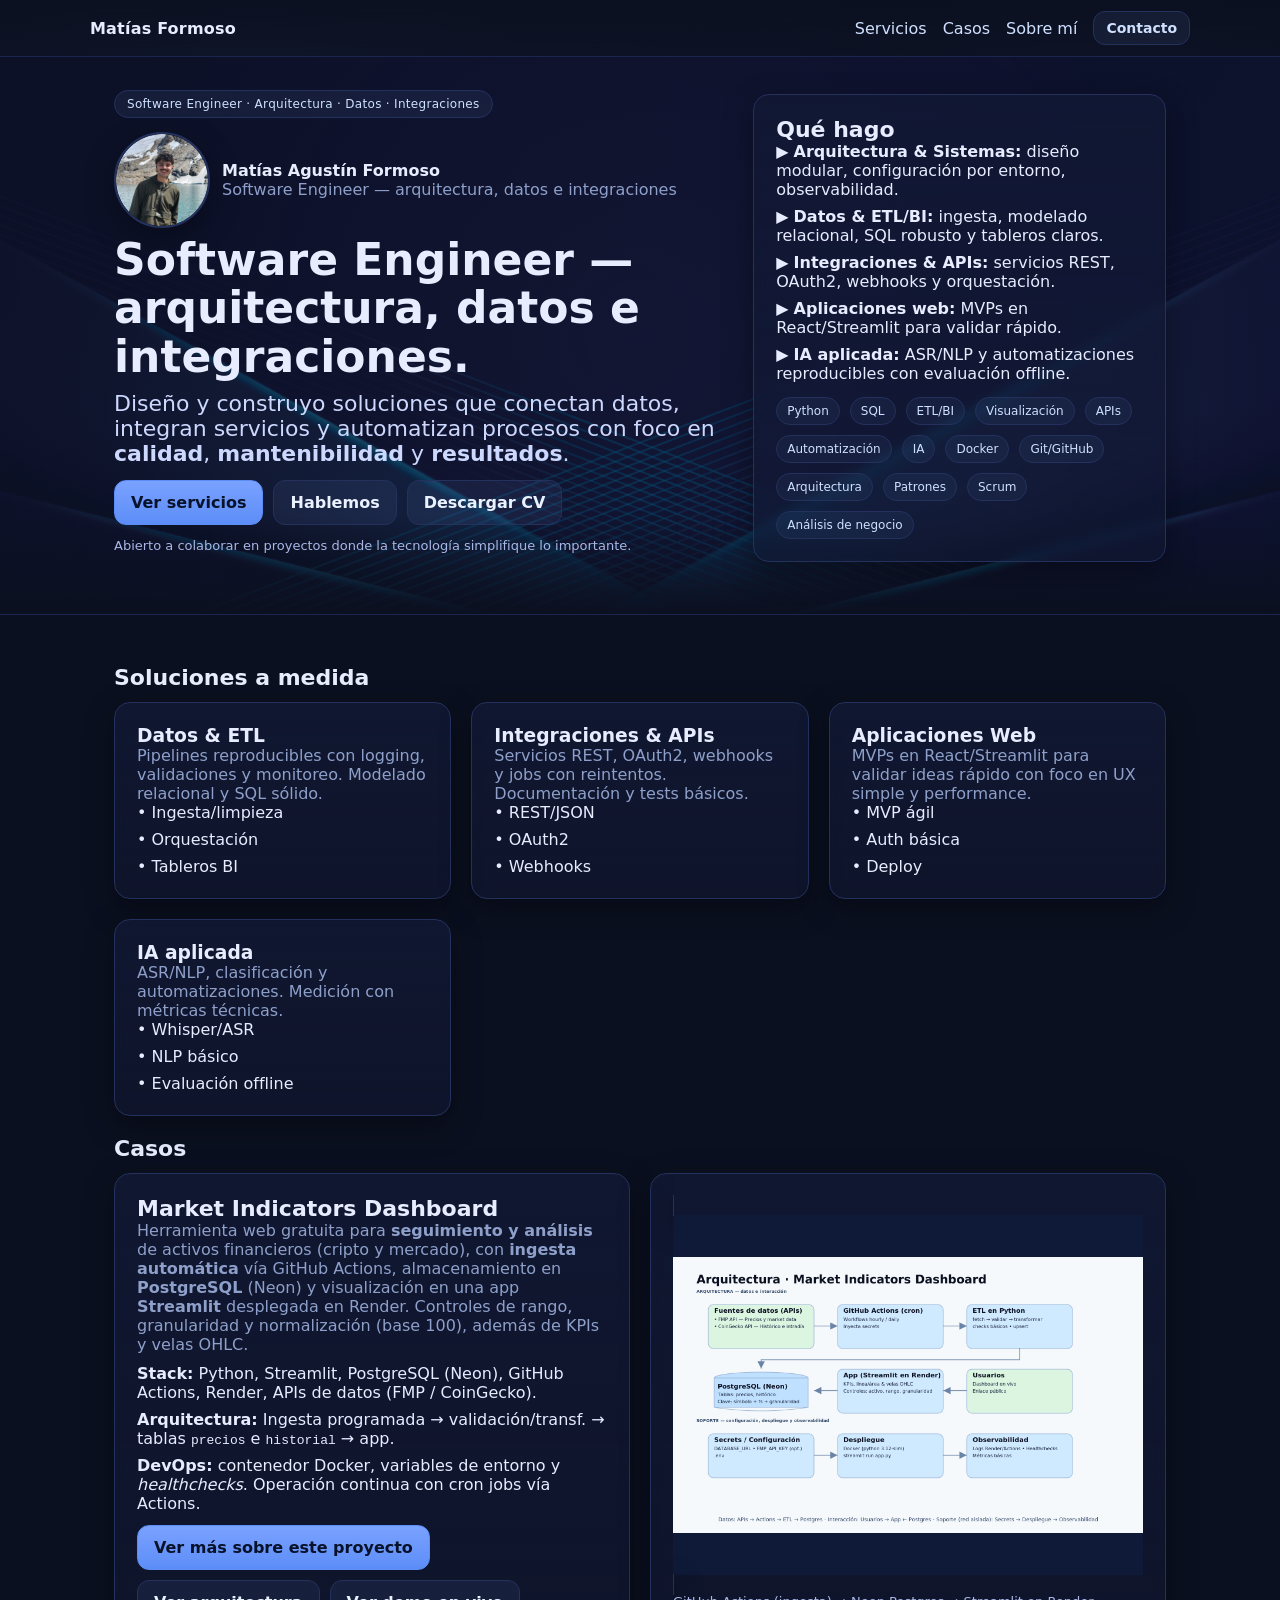
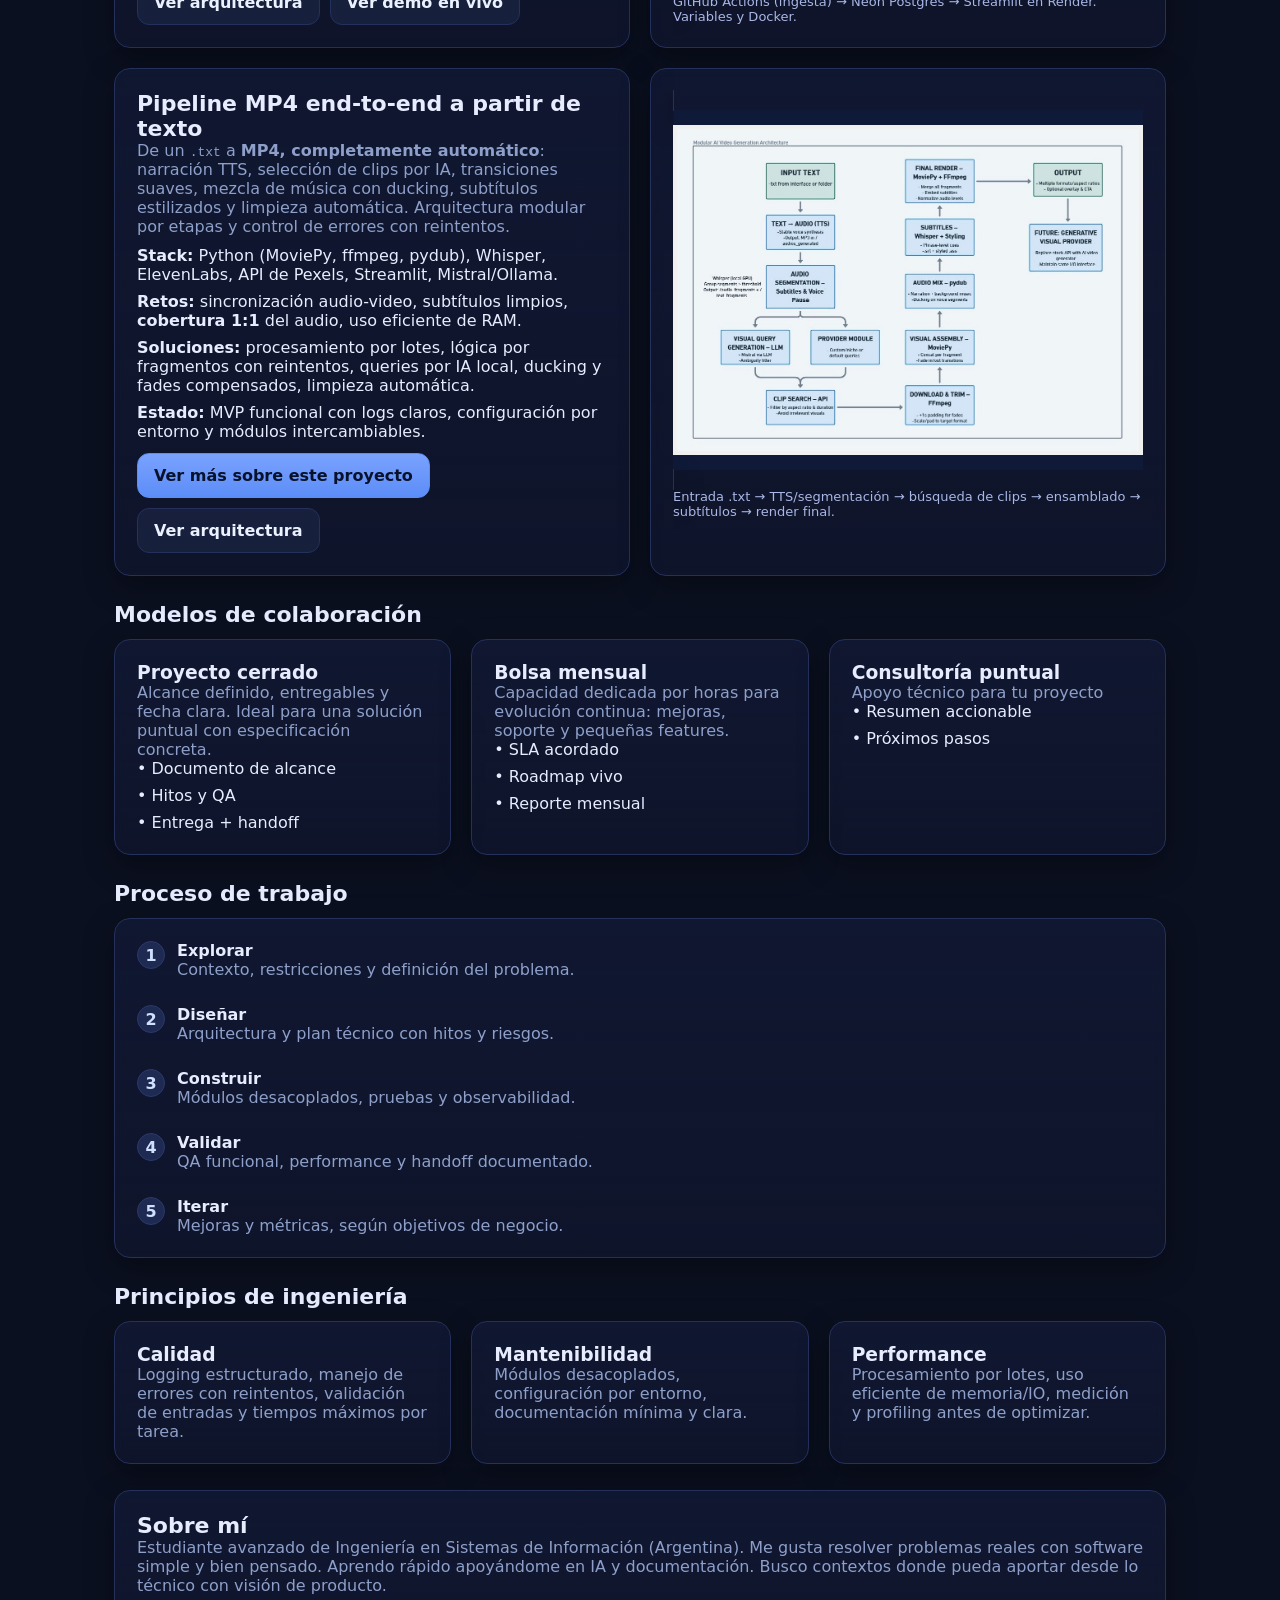
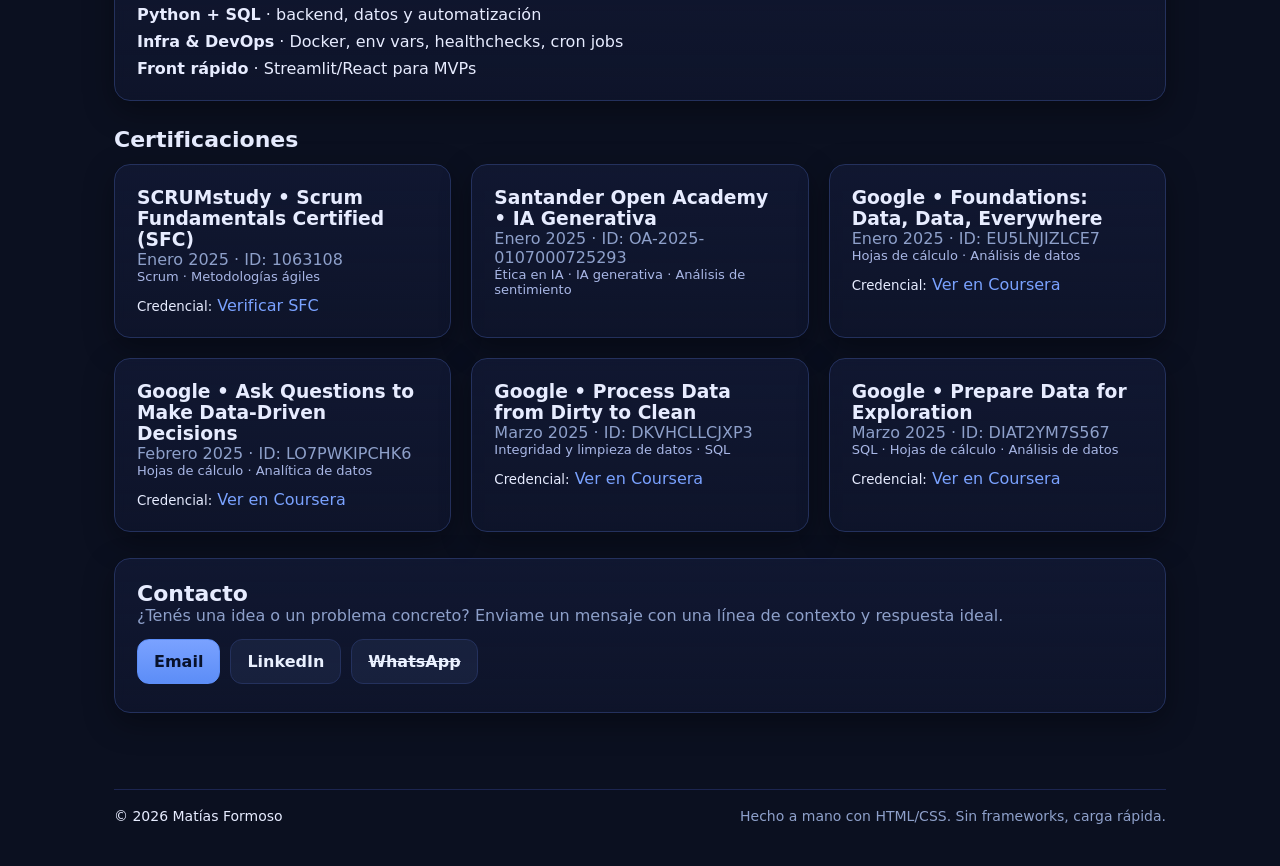
==== commit aea9bbed: "modifique las keywords de que hago" ====
--- a/site_html_light/index.html
+++ b/site_html_light/index.html
@@ -226,12 +226,19 @@
           <li>▶ <b>IA aplicada:</b> ASR/NLP y automatizaciones reproducibles con evaluación offline.</li>
         </ul>
         <div class="stack" style="margin-top:14px">
-          <span class="badge">Python</span><span class="badge">SQL</span><span class="badge">APIs</span>
-          <span class="badge">Git</span><span class="badge">GitHub</span>
-          <span class="badge">Automatización</span><span class="badge">IA</span>
-          <span class="badge">ETL</span><span class="badge">Streamlit</span>
-          <span class="badge">Scrum</span><span class="badge">UML</span><span class="badge">Arquitectura</span>
-          <span class="badge">Patrones</span><span class="badge">Estadística</span><span class="badge">Visualización</span><span class="badge">Análisis de negocio</span>
+          <span class="badge">Python</span>
+          <span class="badge">SQL</span>
+          <span class="badge">ETL/BI</span>
+          <span class="badge">Visualización</span>
+          <span class="badge">APIs</span>
+          <span class="badge">Automatización</span>
+          <span class="badge">IA</span>
+          <span class="badge">Docker</span>
+          <span class="badge">Git/GitHub</span>
+          <span class="badge">Arquitectura</span>
+          <span class="badge">Patrones</span>
+          <span class="badge">Scrum</span>
+          <span class="badge">Análisis de negocio</span>
         </div>
       </div>
     </div>
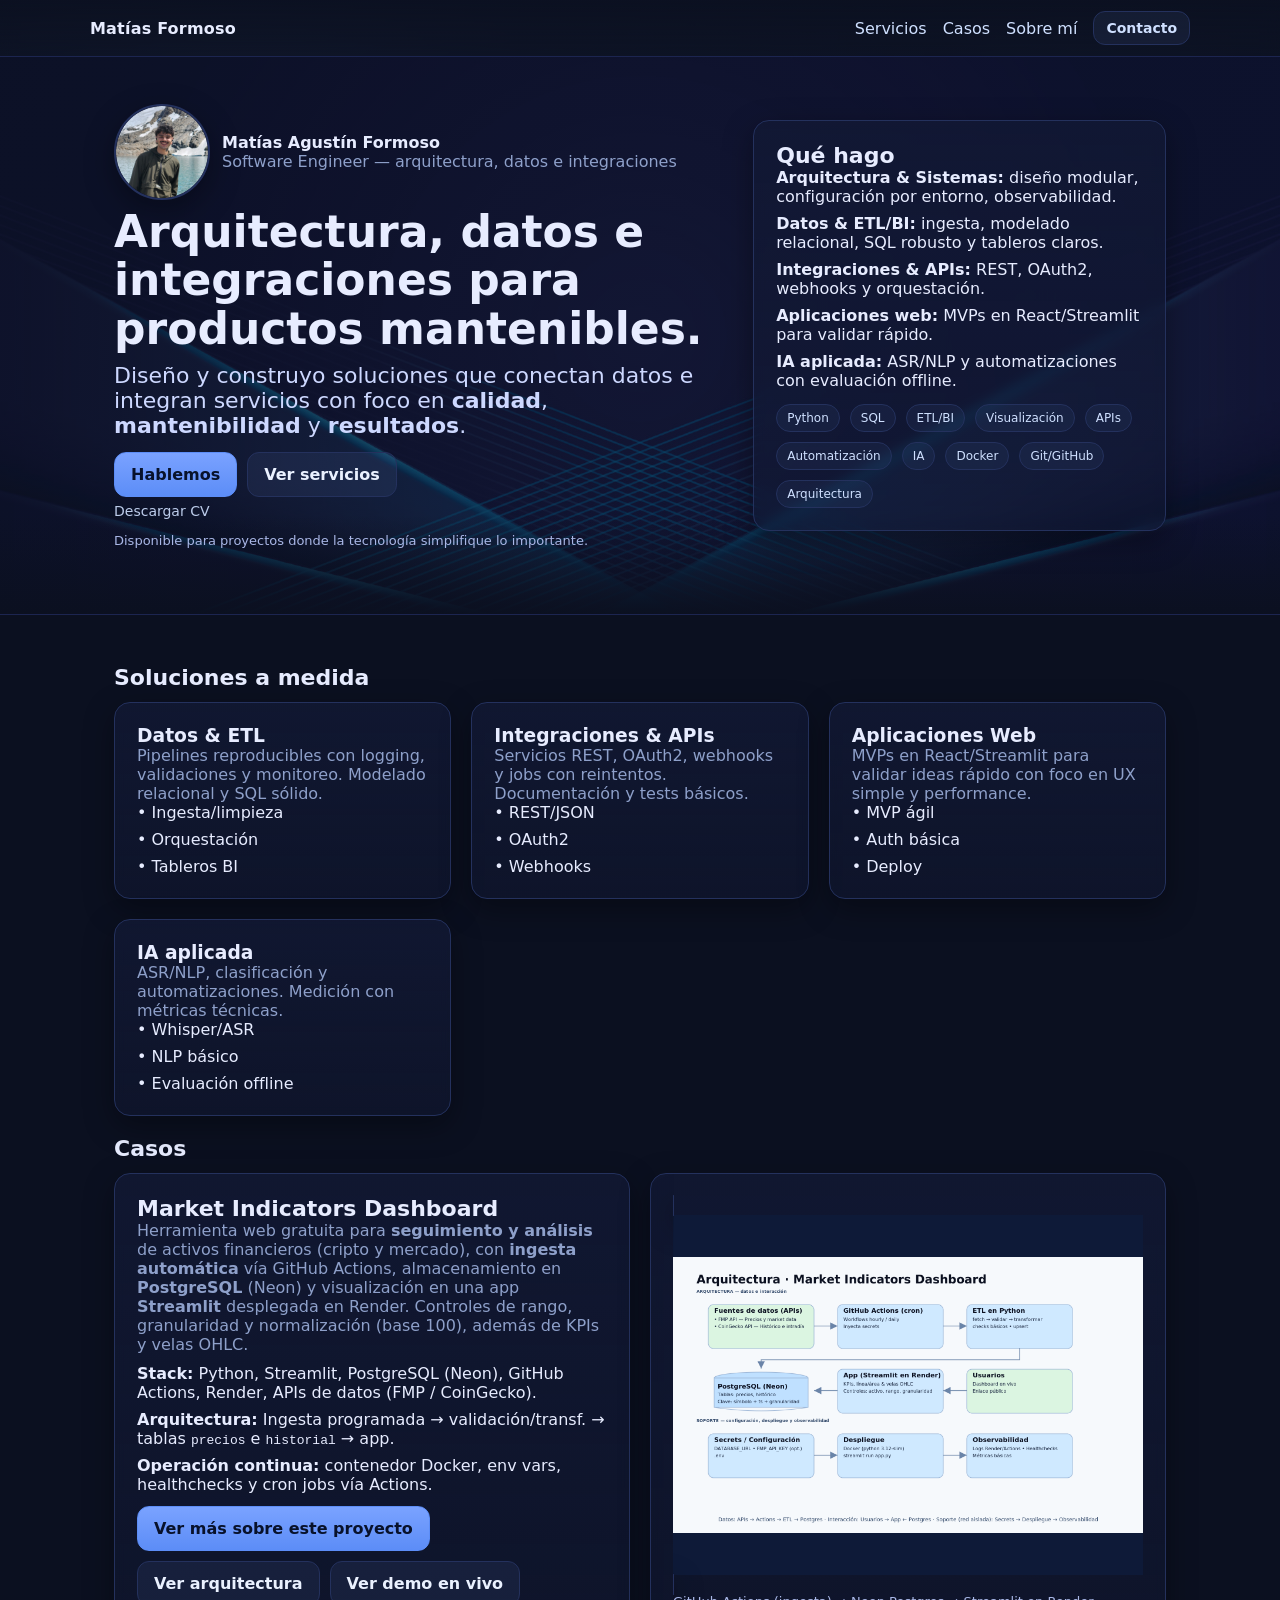
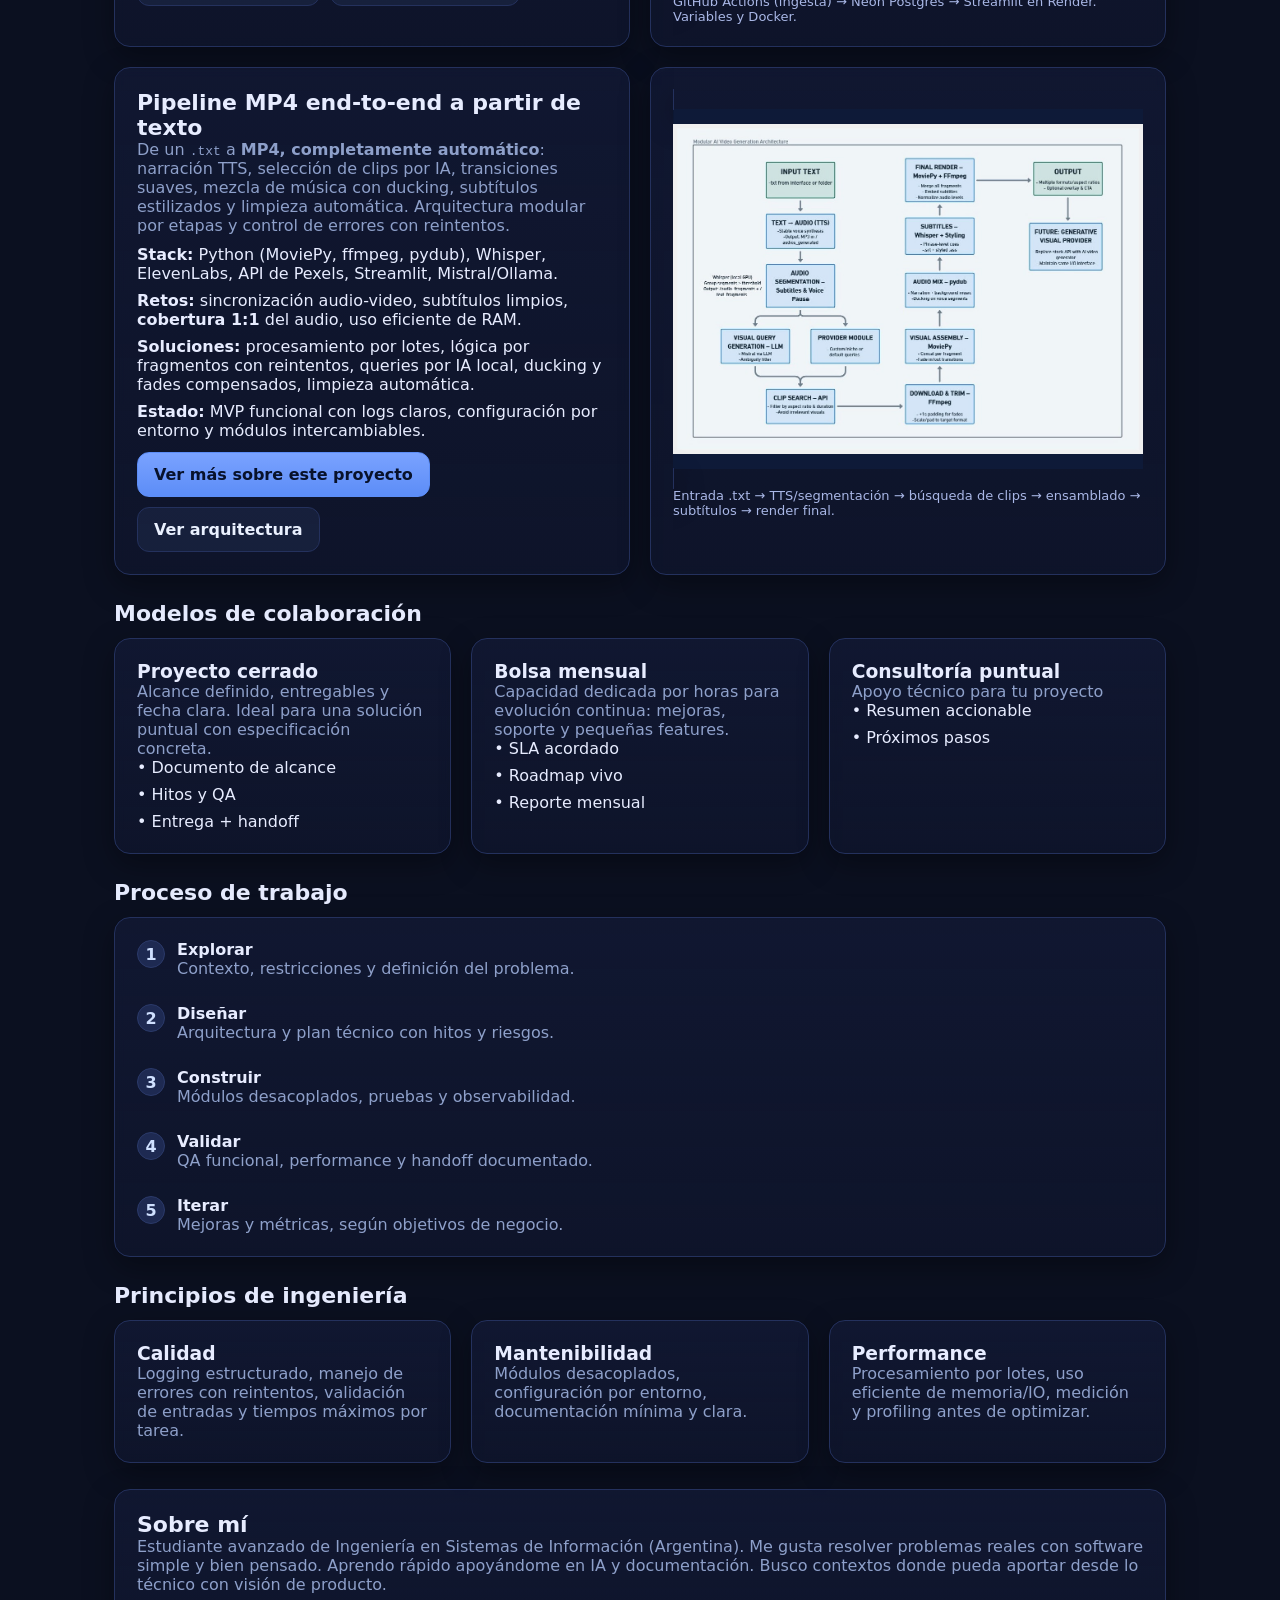
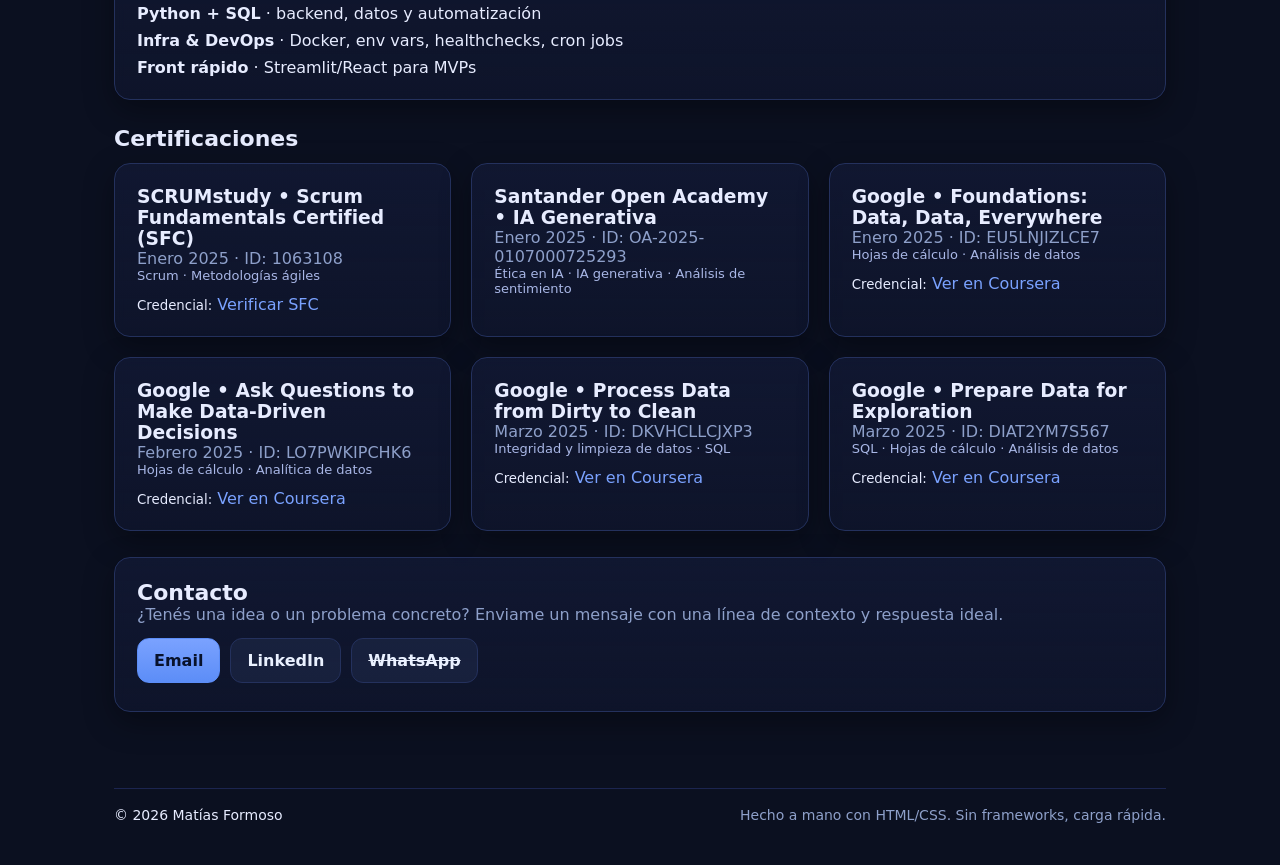
==== commit 0e74c733: "actualice el cv" ====
--- a/site_html_light/index.html
+++ b/site_html_light/index.html
@@ -100,44 +100,28 @@
     .subtitle{font-size:clamp(16px,3vw,22px);color:#cdd8ff;margin:10px 0 0}
     .stack{display:flex;flex-wrap:wrap;gap:10px;margin-top:14px}
 
-    /* Diagrama antiguo por ID (compat), y genérico por clase .media */
-    #proyecto-diagrama .media{
-      border:1px solid #24315d; border-radius:12px; overflow:hidden; background:#0e1a38;
-      box-shadow:var(--shadow);
-    }
-    #proyecto-diagrama img{
-      width:100%; height:360px; object-fit:contain; background:#0e1a38;
-    }
+    /* Media wrappers */
+    #proyecto-diagrama .media,
     .media{
       border:1px solid #24315d; border-radius:12px; overflow:hidden; background:#0e1a38; box-shadow:var(--shadow);
     }
+    #proyecto-diagrama img,
     .media img{width:100%; height:360px; object-fit:contain; background:#0e1a38;}
 
     #contacto .card{padding-bottom:28px;}
     #contacto .stack{margin-top:14px;}
     section{scroll-margin-top:calc(var(--navH) + 14px)}
 
+    /* Sticky CTA (mobile) */
+    .mobile-cta{
+      position:fixed; left:14px; right:14px; bottom:14px; z-index:60;
+      display:none; gap:10px; padding:8px;
+      background:linear-gradient(180deg,rgba(18,25,53,.92),rgba(18,25,53,.86));
+      border:1px solid #24315d; border-radius:14px; box-shadow:var(--shadow);
+      backdrop-filter:blur(8px);
+    }
+
     /* Responsive */
-    @media (max-width: 860px){
-      .nav-toggle{display:inline-flex; align-items:center; justify-content:center}
-      .nav-inner{position:relative}
-      .nav-links{
-        position:absolute; top:calc(var(--navH) - 6px); right:0;
-        display:none; flex-direction:column; align-items:stretch; gap:10px;
-        padding:12px; width:220px;
-        background:linear-gradient(180deg,rgba(18,25,53,.92),rgba(18,25,53,.85));
-        border:1px solid #24315d; border-radius:14px; box-shadow:var(--shadow);
-      }
-      .nav-links a{margin:0}
-      .nav-links.open{display:flex}
-      .top + header.hero .container{padding-top:14px}
-      .nav-links a { display:block; padding:8px 10px; }
-      .nav-links .btn.small{
-        display:block; width:100%; margin:0; text-align:center; justify-content:center;
-        padding:10px 12px; box-sizing:border-box;
-      }
-      .media img{height:auto; max-height:260px;}
-    }
     @media (max-width: 900px) {
       .container { padding: 16px; }
       header.hero { min-height: clamp(380px, 56vh, 520px); padding-top: 12px; }
@@ -145,6 +129,8 @@
       .avatar { width: 72px; height: 72px; }
       .title { font-size: clamp(26px, 8vw, 36px); }
       .subtitle { font-size: clamp(15px, 4.2vw, 20px); }
+      /* sin imagen pesada en mobile: solo degradé */
+      header.hero::before{ background-image: linear-gradient(120deg, rgba(11,16,32,.88), rgba(11,16,32,.58)); }
     }
     @media (max-width: 680px) {
       .btn { padding: 10px 14px; }
@@ -156,6 +142,10 @@
       .card p.muted{line-height:1.45}
       .list{gap:6px}
       section{margin-top:20px !important}
+      .profile{display:none}          /* avatar fuera del hero en mobile */
+      .mobile-cta{display:flex}
+      body{padding-bottom:88px}       /* espacio para que no tape contenido */
+      .media img{height:auto; max-height:260px;}
     }
     @media (max-width: 480px) {
       .pill { font-size: 11px; padding: 5px 10px; }
@@ -167,6 +157,7 @@
       .card p.muted{font-size:14px}
     }
 
+    .link-cv{display:inline-block;margin-top:6px;font-size:14px;color:#cfe0ff;opacity:.9}
     .foot{
       display:flex; gap:10px; justify-content:space-between; align-items:center;
       border-top:1px solid #1c2550; padding:18px 0; margin-top:28px; font-size:14px;
@@ -198,32 +189,37 @@
   <header class="hero">
     <div class="container hero-inner">
       <div>
-        <span class="pill">Software Engineer · Arquitectura · Datos · Integraciones</span>
+        <!-- chip removido (menos ruido). Si querés, reactivá la pill -->
+        <!-- <span class="pill">Software Engineer · Arquitectura · Datos · Integraciones</span> -->
+
         <div class="profile">
-          <img class="avatar" src="./assets/perfil.png" alt="Matías Formoso" />
+          <img class="avatar" src="./assets/perfil.png" alt="Matías Formoso" width="96" height="96" loading="lazy" />
           <div>
             <div style="font-weight:700">Matías Agustín Formoso</div>
             <div class="muted">Software Engineer — arquitectura, datos e integraciones</div>
           </div>
         </div>
-        <h1 class="title">Software Engineer — arquitectura, datos e integraciones.</h1>
-        <p class="subtitle">Diseño y construyo soluciones que conectan datos, integran servicios y automatizan procesos con foco en <b>calidad</b>, <b>mantenibilidad</b> y <b>resultados</b>.</p>
-        <div class="stack">
-          <a class="btn primary" href="#servicios">Ver servicios</a>
-          <a class="btn" href="#contacto">Hablemos</a>
-          <a class="btn" href="./assets/CV_Matias_Formoso.pdf" target="_blank" rel="noopener">Descargar CV</a>
-        </div>
-        <p class="caption">Abierto a colaborar en proyectos donde la tecnología simplifique lo importante.</p>
+
+        <h1 class="title">Arquitectura, datos e integraciones para productos mantenibles.</h1>
+        <p class="subtitle">Diseño y construyo soluciones que conectan datos e integran servicios con foco en <b>calidad</b>, <b>mantenibilidad</b> y <b>resultados</b>.</p>
+
+        <div class="stack" aria-label="Acciones principales">
+          <a class="btn primary" href="#contacto">Hablemos</a>
+          <a class="btn" href="#servicios">Ver servicios</a>
+        </div>
+        <a class="link-cv" href="./assets/CV_Matias_Formoso.pdf" target="_blank" rel="noopener">Descargar CV</a>
+
+        <p class="caption">Disponible para proyectos donde la tecnología simplifique lo importante.</p>
       </div>
 
       <div class="card">
         <h3 class="section-h">Qué hago</h3>
         <ul class="list">
-          <li>▶ <b>Arquitectura & Sistemas:</b> diseño modular, configuración por entorno, observabilidad.</li>
-          <li>▶ <b>Datos & ETL/BI:</b> ingesta, modelado relacional, SQL robusto y tableros claros.</li>
-          <li>▶ <b>Integraciones & APIs:</b> servicios REST, OAuth2, webhooks y orquestación.</li>
-          <li>▶ <b>Aplicaciones web:</b> MVPs en React/Streamlit para validar rápido.</li>
-          <li>▶ <b>IA aplicada:</b> ASR/NLP y automatizaciones reproducibles con evaluación offline.</li>
+          <li><b>Arquitectura & Sistemas:</b> diseño modular, configuración por entorno, observabilidad.</li>
+          <li><b>Datos & ETL/BI:</b> ingesta, modelado relacional, SQL robusto y tableros claros.</li>
+          <li><b>Integraciones & APIs:</b> REST, OAuth2, webhooks y orquestación.</li>
+          <li><b>Aplicaciones web:</b> MVPs en React/Streamlit para validar rápido.</li>
+          <li><b>IA aplicada:</b> ASR/NLP y automatizaciones con evaluación offline.</li>
         </ul>
         <div class="stack" style="margin-top:14px">
           <span class="badge">Python</span>
@@ -236,9 +232,6 @@
           <span class="badge">Docker</span>
           <span class="badge">Git/GitHub</span>
           <span class="badge">Arquitectura</span>
-          <span class="badge">Patrones</span>
-          <span class="badge">Scrum</span>
-          <span class="badge">Análisis de negocio</span>
         </div>
       </div>
     </div>
@@ -276,7 +269,7 @@
     <section id="casos" style="margin-top:20px">
       <h2 class="section-h">Casos</h2>
 
-      <!-- Caso 1 (más valor profesional): Market Indicators Dashboard -->
+      <!-- Caso 1 -->
       <div class="grid cols-2" style="margin-top:10px">
         <div class="card">
           <h2 class="section-h">Market Indicators Dashboard</h2>
@@ -289,7 +282,7 @@
           <ul class="list" style="margin-top:10px">
             <li><b>Stack:</b> Python, Streamlit, PostgreSQL (Neon), GitHub Actions, Render, APIs de datos (FMP / CoinGecko).</li>
             <li><b>Arquitectura:</b> Ingesta programada → validación/transf. → tablas <code>precios</code> e <code>historial</code> → app.</li>
-            <li><b>DevOps:</b> contenedor Docker, variables de entorno y <i>healthchecks</i>. Operación continua con cron jobs vía Actions.</li>
+            <li><b>Operación continua:</b> contenedor Docker, env vars, healthchecks y cron jobs vía Actions.</li>
           </ul>
           <div class="stack" style="margin-top:12px">
             <a class="btn primary" href="./proyecto_market_indicators.html" target="_blank" rel="noopener">Ver más sobre este proyecto</a>
@@ -300,13 +293,13 @@
 
         <div class="card">
           <a href="./assets/mid_infra.png" target="_blank" rel="noopener" class="media">
-            <img src="./assets/mid_infra.png" alt="Infraestructura del Market Indicators Dashboard" />
+            <img src="./assets/mid_infra.png" alt="Infraestructura del Market Indicators Dashboard" loading="lazy" />
           </a>
           <p class="caption">GitHub Actions (ingesta) → Neon Postgres → Streamlit en Render. Variables y Docker.</p>
         </div>
       </div>
 
-      <!-- Caso 2: Pipeline MP4 -->
+      <!-- Caso 2 -->
       <div class="grid cols-2" style="margin-top:20px">
         <div class="card">
           <h2 class="section-h">Pipeline MP4 end-to-end a partir de texto</h2>
@@ -329,7 +322,7 @@
 
         <div class="card">
           <a href="./assets/arquitectura.png" target="_blank" rel="noopener" class="media">
-            <img src="./assets/arquitectura.png" alt="Arquitectura del pipeline MP4"/>
+            <img src="./assets/arquitectura.png" alt="Arquitectura del pipeline MP4" loading="lazy"/>
           </a>
           <p class="caption">Entrada .txt → TTS/segmentación → búsqueda de clips → ensamblado → subtítulos → render final.</p>
         </div>
@@ -483,12 +476,18 @@
         <p class="muted">¿Tenés una idea o un problema concreto? Enviame un mensaje con una línea de contexto y respuesta ideal.</p>
         <div class="stack">
           <a class="btn primary" href="mailto:formosomatiasagustin@gmail.com?subject=Contacto%20desde%20web&body=Hola%20Matias,%20tengo%20esta%20idea...">Email</a>
-          <a class="btn" href="https://www.linkedin.com/in/matías-agustín-formoso-361987290" target="_blank" rel="noopener">LinkedIn</a>
+          <a class="btn" href="https://www.linkedin.com/in/matias-agustin-formoso-361987290" target="_blank" rel="noopener">LinkedIn</a>
           <a class="btn" href="#" onclick="return false;" title="(no disponible)"><del>WhatsApp</del></a>
         </div>
       </div>
     </section>
   </main>
+
+  <!-- Sticky CTA visible sólo en mobile -->
+  <div class="mobile-cta" role="region" aria-label="Acciones rápidas en mobile">
+    <a class="btn primary" href="#contacto">Hablemos</a>
+    <a class="btn" href="#servicios">Ver servicios</a>
+  </div>
 
   <footer class="container">
     <div class="foot">
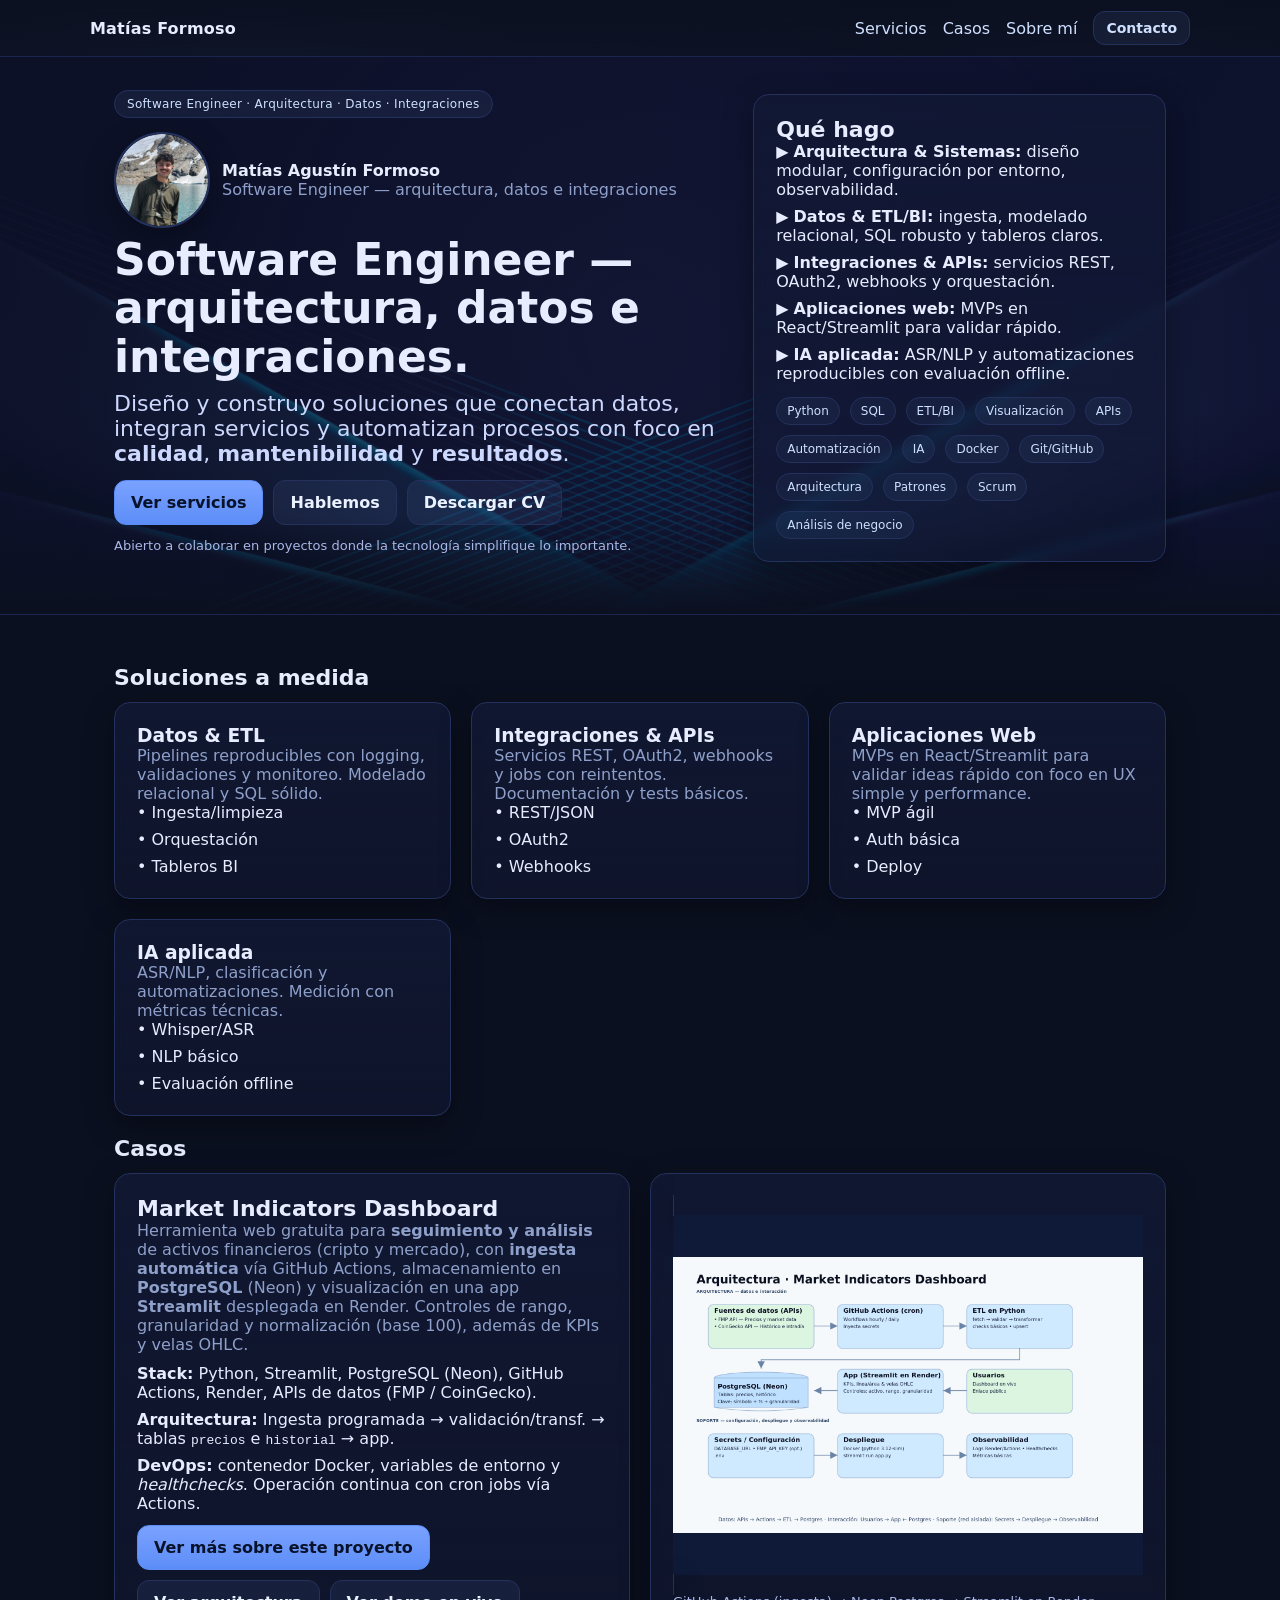
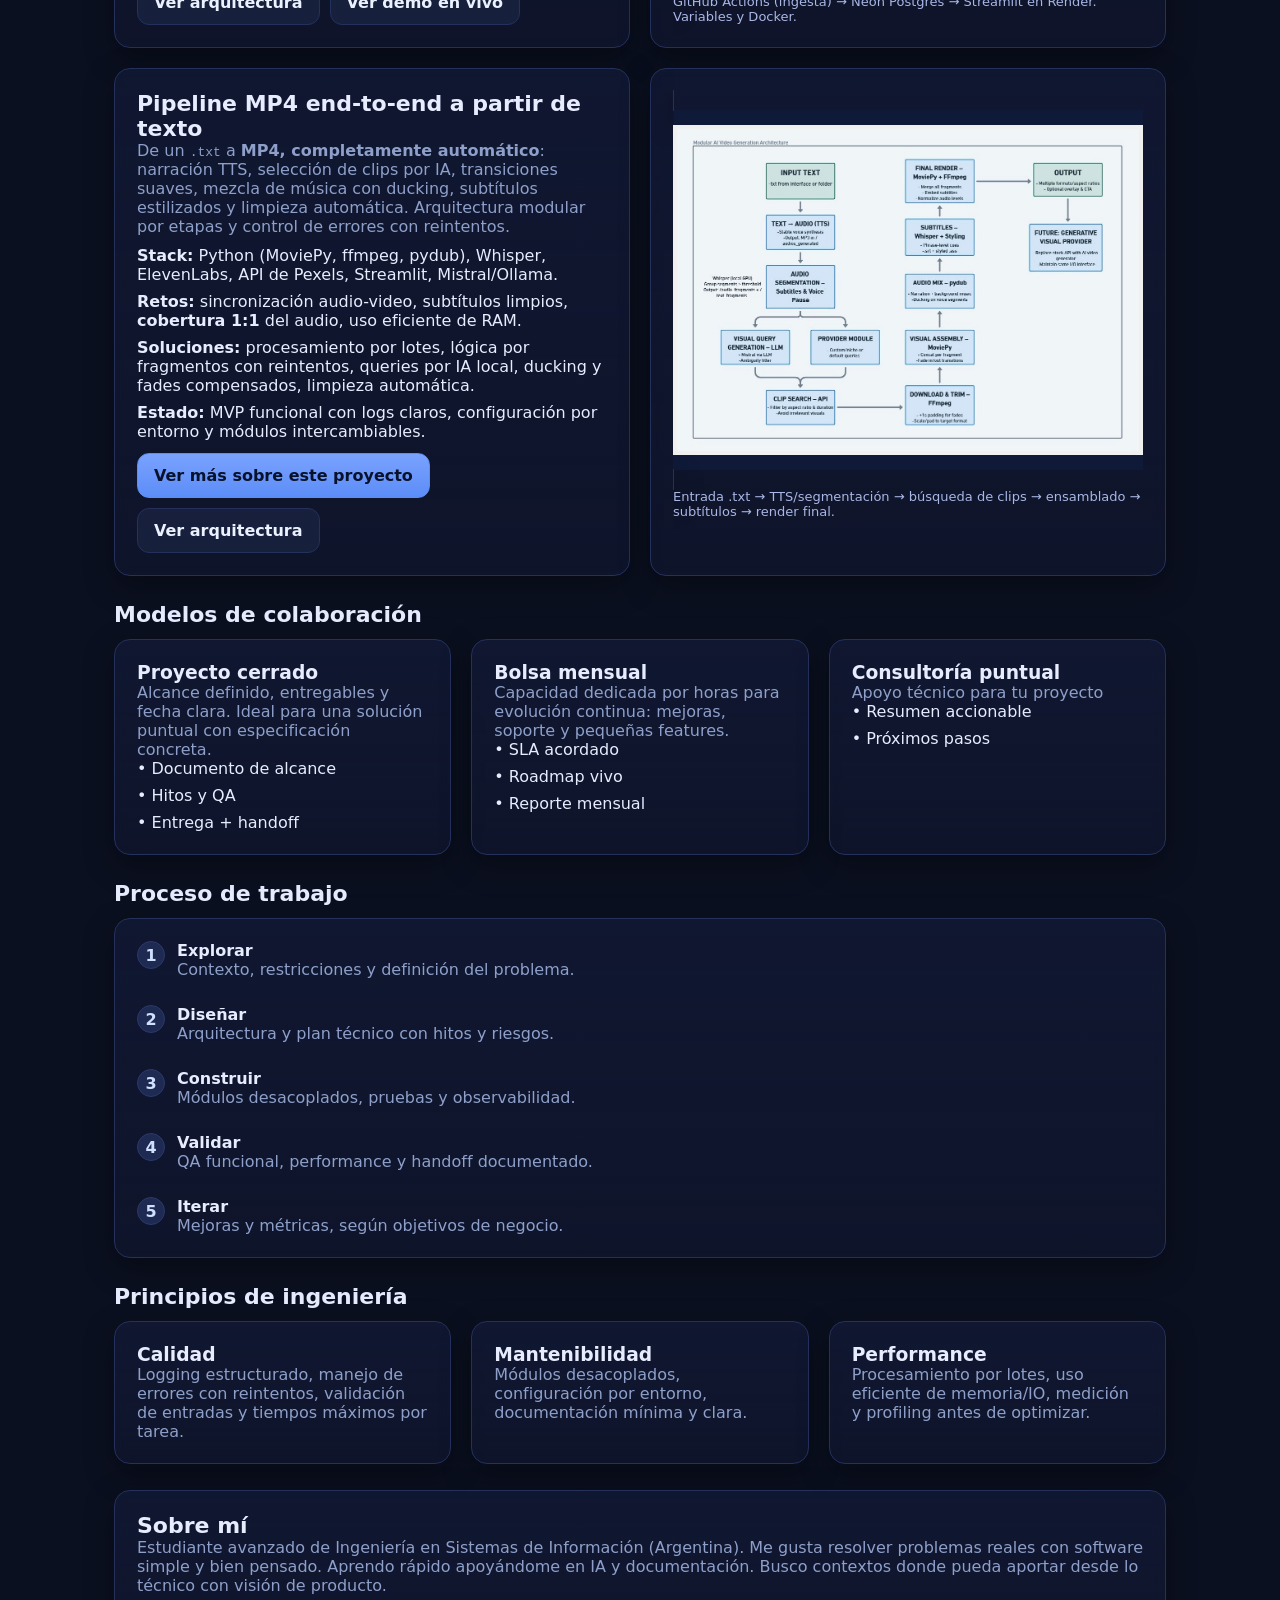
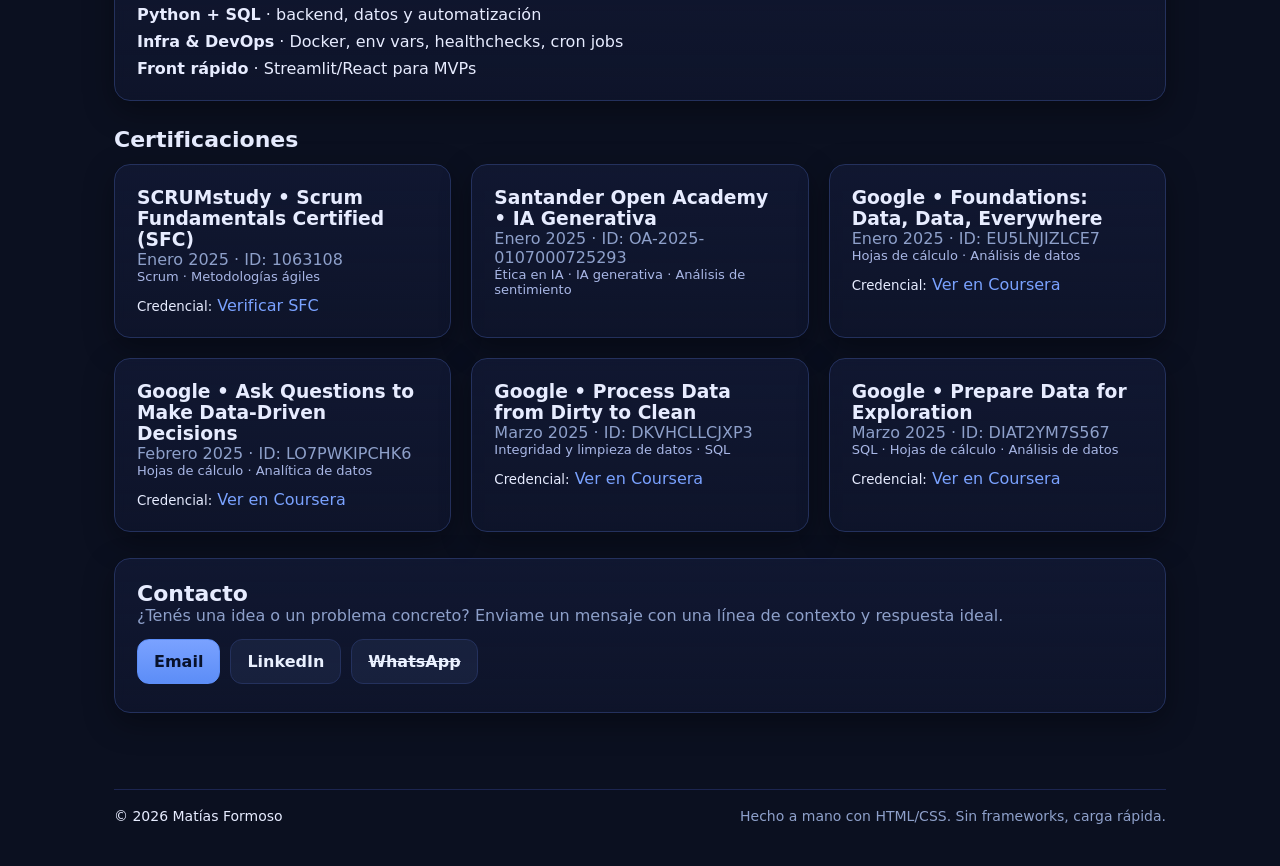
==== commit 5b7062e5: "casi echo mooco" ====
--- a/site_html_light/index.html
+++ b/site_html_light/index.html
@@ -100,28 +100,44 @@
     .subtitle{font-size:clamp(16px,3vw,22px);color:#cdd8ff;margin:10px 0 0}
     .stack{display:flex;flex-wrap:wrap;gap:10px;margin-top:14px}
 
-    /* Media wrappers */
-    #proyecto-diagrama .media,
+    /* Diagrama antiguo por ID (compat), y genérico por clase .media */
+    #proyecto-diagrama .media{
+      border:1px solid #24315d; border-radius:12px; overflow:hidden; background:#0e1a38;
+      box-shadow:var(--shadow);
+    }
+    #proyecto-diagrama img{
+      width:100%; height:360px; object-fit:contain; background:#0e1a38;
+    }
     .media{
       border:1px solid #24315d; border-radius:12px; overflow:hidden; background:#0e1a38; box-shadow:var(--shadow);
     }
-    #proyecto-diagrama img,
     .media img{width:100%; height:360px; object-fit:contain; background:#0e1a38;}
 
     #contacto .card{padding-bottom:28px;}
     #contacto .stack{margin-top:14px;}
     section{scroll-margin-top:calc(var(--navH) + 14px)}
 
-    /* Sticky CTA (mobile) */
-    .mobile-cta{
-      position:fixed; left:14px; right:14px; bottom:14px; z-index:60;
-      display:none; gap:10px; padding:8px;
-      background:linear-gradient(180deg,rgba(18,25,53,.92),rgba(18,25,53,.86));
-      border:1px solid #24315d; border-radius:14px; box-shadow:var(--shadow);
-      backdrop-filter:blur(8px);
-    }
-
     /* Responsive */
+    @media (max-width: 860px){
+      .nav-toggle{display:inline-flex; align-items:center; justify-content:center}
+      .nav-inner{position:relative}
+      .nav-links{
+        position:absolute; top:calc(var(--navH) - 6px); right:0;
+        display:none; flex-direction:column; align-items:stretch; gap:10px;
+        padding:12px; width:220px;
+        background:linear-gradient(180deg,rgba(18,25,53,.92),rgba(18,25,53,.85));
+        border:1px solid #24315d; border-radius:14px; box-shadow:var(--shadow);
+      }
+      .nav-links a{margin:0}
+      .nav-links.open{display:flex}
+      .top + header.hero .container{padding-top:14px}
+      .nav-links a { display:block; padding:8px 10px; }
+      .nav-links .btn.small{
+        display:block; width:100%; margin:0; text-align:center; justify-content:center;
+        padding:10px 12px; box-sizing:border-box;
+      }
+      .media img{height:auto; max-height:260px;}
+    }
     @media (max-width: 900px) {
       .container { padding: 16px; }
       header.hero { min-height: clamp(380px, 56vh, 520px); padding-top: 12px; }
@@ -129,8 +145,6 @@
       .avatar { width: 72px; height: 72px; }
       .title { font-size: clamp(26px, 8vw, 36px); }
       .subtitle { font-size: clamp(15px, 4.2vw, 20px); }
-      /* sin imagen pesada en mobile: solo degradé */
-      header.hero::before{ background-image: linear-gradient(120deg, rgba(11,16,32,.88), rgba(11,16,32,.58)); }
     }
     @media (max-width: 680px) {
       .btn { padding: 10px 14px; }
@@ -142,10 +156,6 @@
       .card p.muted{line-height:1.45}
       .list{gap:6px}
       section{margin-top:20px !important}
-      .profile{display:none}          /* avatar fuera del hero en mobile */
-      .mobile-cta{display:flex}
-      body{padding-bottom:88px}       /* espacio para que no tape contenido */
-      .media img{height:auto; max-height:260px;}
     }
     @media (max-width: 480px) {
       .pill { font-size: 11px; padding: 5px 10px; }
@@ -157,7 +167,6 @@
       .card p.muted{font-size:14px}
     }
 
-    .link-cv{display:inline-block;margin-top:6px;font-size:14px;color:#cfe0ff;opacity:.9}
     .foot{
       display:flex; gap:10px; justify-content:space-between; align-items:center;
       border-top:1px solid #1c2550; padding:18px 0; margin-top:28px; font-size:14px;
@@ -189,37 +198,32 @@
   <header class="hero">
     <div class="container hero-inner">
       <div>
-        <!-- chip removido (menos ruido). Si querés, reactivá la pill -->
-        <!-- <span class="pill">Software Engineer · Arquitectura · Datos · Integraciones</span> -->
-
+        <span class="pill">Software Engineer · Arquitectura · Datos · Integraciones</span>
         <div class="profile">
-          <img class="avatar" src="./assets/perfil.png" alt="Matías Formoso" width="96" height="96" loading="lazy" />
+          <img class="avatar" src="./assets/perfil.png" alt="Matías Formoso" />
           <div>
             <div style="font-weight:700">Matías Agustín Formoso</div>
             <div class="muted">Software Engineer — arquitectura, datos e integraciones</div>
           </div>
         </div>
-
-        <h1 class="title">Arquitectura, datos e integraciones para productos mantenibles.</h1>
-        <p class="subtitle">Diseño y construyo soluciones que conectan datos e integran servicios con foco en <b>calidad</b>, <b>mantenibilidad</b> y <b>resultados</b>.</p>
-
-        <div class="stack" aria-label="Acciones principales">
-          <a class="btn primary" href="#contacto">Hablemos</a>
-          <a class="btn" href="#servicios">Ver servicios</a>
-        </div>
-        <a class="link-cv" href="./assets/CV_Matias_Formoso.pdf" target="_blank" rel="noopener">Descargar CV</a>
-
-        <p class="caption">Disponible para proyectos donde la tecnología simplifique lo importante.</p>
+        <h1 class="title">Software Engineer — arquitectura, datos e integraciones.</h1>
+        <p class="subtitle">Diseño y construyo soluciones que conectan datos, integran servicios y automatizan procesos con foco en <b>calidad</b>, <b>mantenibilidad</b> y <b>resultados</b>.</p>
+        <div class="stack">
+          <a class="btn primary" href="#servicios">Ver servicios</a>
+          <a class="btn" href="#contacto">Hablemos</a>
+          <a class="btn" href="./assets/CV_Matias_Formoso.pdf" target="_blank" rel="noopener">Descargar CV</a>
+        </div>
+        <p class="caption">Abierto a colaborar en proyectos donde la tecnología simplifique lo importante.</p>
       </div>
 
       <div class="card">
         <h3 class="section-h">Qué hago</h3>
         <ul class="list">
-          <li><b>Arquitectura & Sistemas:</b> diseño modular, configuración por entorno, observabilidad.</li>
-          <li><b>Datos & ETL/BI:</b> ingesta, modelado relacional, SQL robusto y tableros claros.</li>
-          <li><b>Integraciones & APIs:</b> REST, OAuth2, webhooks y orquestación.</li>
-          <li><b>Aplicaciones web:</b> MVPs en React/Streamlit para validar rápido.</li>
-          <li><b>IA aplicada:</b> ASR/NLP y automatizaciones con evaluación offline.</li>
+          <li>▶ <b>Arquitectura & Sistemas:</b> diseño modular, configuración por entorno, observabilidad.</li>
+          <li>▶ <b>Datos & ETL/BI:</b> ingesta, modelado relacional, SQL robusto y tableros claros.</li>
+          <li>▶ <b>Integraciones & APIs:</b> servicios REST, OAuth2, webhooks y orquestación.</li>
+          <li>▶ <b>Aplicaciones web:</b> MVPs en React/Streamlit para validar rápido.</li>
+          <li>▶ <b>IA aplicada:</b> ASR/NLP y automatizaciones reproducibles con evaluación offline.</li>
         </ul>
         <div class="stack" style="margin-top:14px">
           <span class="badge">Python</span>
@@ -232,6 +236,9 @@
           <span class="badge">Docker</span>
           <span class="badge">Git/GitHub</span>
           <span class="badge">Arquitectura</span>
+          <span class="badge">Patrones</span>
+          <span class="badge">Scrum</span>
+          <span class="badge">Análisis de negocio</span>
         </div>
       </div>
     </div>
@@ -269,7 +276,7 @@
     <section id="casos" style="margin-top:20px">
       <h2 class="section-h">Casos</h2>
 
-      <!-- Caso 1 -->
+      <!-- Caso 1 (más valor profesional): Market Indicators Dashboard -->
       <div class="grid cols-2" style="margin-top:10px">
         <div class="card">
           <h2 class="section-h">Market Indicators Dashboard</h2>
@@ -282,7 +289,7 @@
           <ul class="list" style="margin-top:10px">
             <li><b>Stack:</b> Python, Streamlit, PostgreSQL (Neon), GitHub Actions, Render, APIs de datos (FMP / CoinGecko).</li>
             <li><b>Arquitectura:</b> Ingesta programada → validación/transf. → tablas <code>precios</code> e <code>historial</code> → app.</li>
-            <li><b>Operación continua:</b> contenedor Docker, env vars, healthchecks y cron jobs vía Actions.</li>
+            <li><b>DevOps:</b> contenedor Docker, variables de entorno y <i>healthchecks</i>. Operación continua con cron jobs vía Actions.</li>
           </ul>
           <div class="stack" style="margin-top:12px">
             <a class="btn primary" href="./proyecto_market_indicators.html" target="_blank" rel="noopener">Ver más sobre este proyecto</a>
@@ -293,13 +300,13 @@
 
         <div class="card">
           <a href="./assets/mid_infra.png" target="_blank" rel="noopener" class="media">
-            <img src="./assets/mid_infra.png" alt="Infraestructura del Market Indicators Dashboard" loading="lazy" />
+            <img src="./assets/mid_infra.png" alt="Infraestructura del Market Indicators Dashboard" />
           </a>
           <p class="caption">GitHub Actions (ingesta) → Neon Postgres → Streamlit en Render. Variables y Docker.</p>
         </div>
       </div>
 
-      <!-- Caso 2 -->
+      <!-- Caso 2: Pipeline MP4 -->
       <div class="grid cols-2" style="margin-top:20px">
         <div class="card">
           <h2 class="section-h">Pipeline MP4 end-to-end a partir de texto</h2>
@@ -322,7 +329,7 @@
 
         <div class="card">
           <a href="./assets/arquitectura.png" target="_blank" rel="noopener" class="media">
-            <img src="./assets/arquitectura.png" alt="Arquitectura del pipeline MP4" loading="lazy"/>
+            <img src="./assets/arquitectura.png" alt="Arquitectura del pipeline MP4"/>
           </a>
           <p class="caption">Entrada .txt → TTS/segmentación → búsqueda de clips → ensamblado → subtítulos → render final.</p>
         </div>
@@ -476,18 +483,12 @@
         <p class="muted">¿Tenés una idea o un problema concreto? Enviame un mensaje con una línea de contexto y respuesta ideal.</p>
         <div class="stack">
           <a class="btn primary" href="mailto:formosomatiasagustin@gmail.com?subject=Contacto%20desde%20web&body=Hola%20Matias,%20tengo%20esta%20idea...">Email</a>
-          <a class="btn" href="https://www.linkedin.com/in/matias-agustin-formoso-361987290" target="_blank" rel="noopener">LinkedIn</a>
+          <a class="btn" href="https://www.linkedin.com/in/matías-agustín-formoso-361987290" target="_blank" rel="noopener">LinkedIn</a>
           <a class="btn" href="#" onclick="return false;" title="(no disponible)"><del>WhatsApp</del></a>
         </div>
       </div>
     </section>
   </main>
-
-  <!-- Sticky CTA visible sólo en mobile -->
-  <div class="mobile-cta" role="region" aria-label="Acciones rápidas en mobile">
-    <a class="btn primary" href="#contacto">Hablemos</a>
-    <a class="btn" href="#servicios">Ver servicios</a>
-  </div>
 
   <footer class="container">
     <div class="foot">
@@ -514,4 +515,4 @@
     }
   </script>
 </body>
-</html>
+</html>
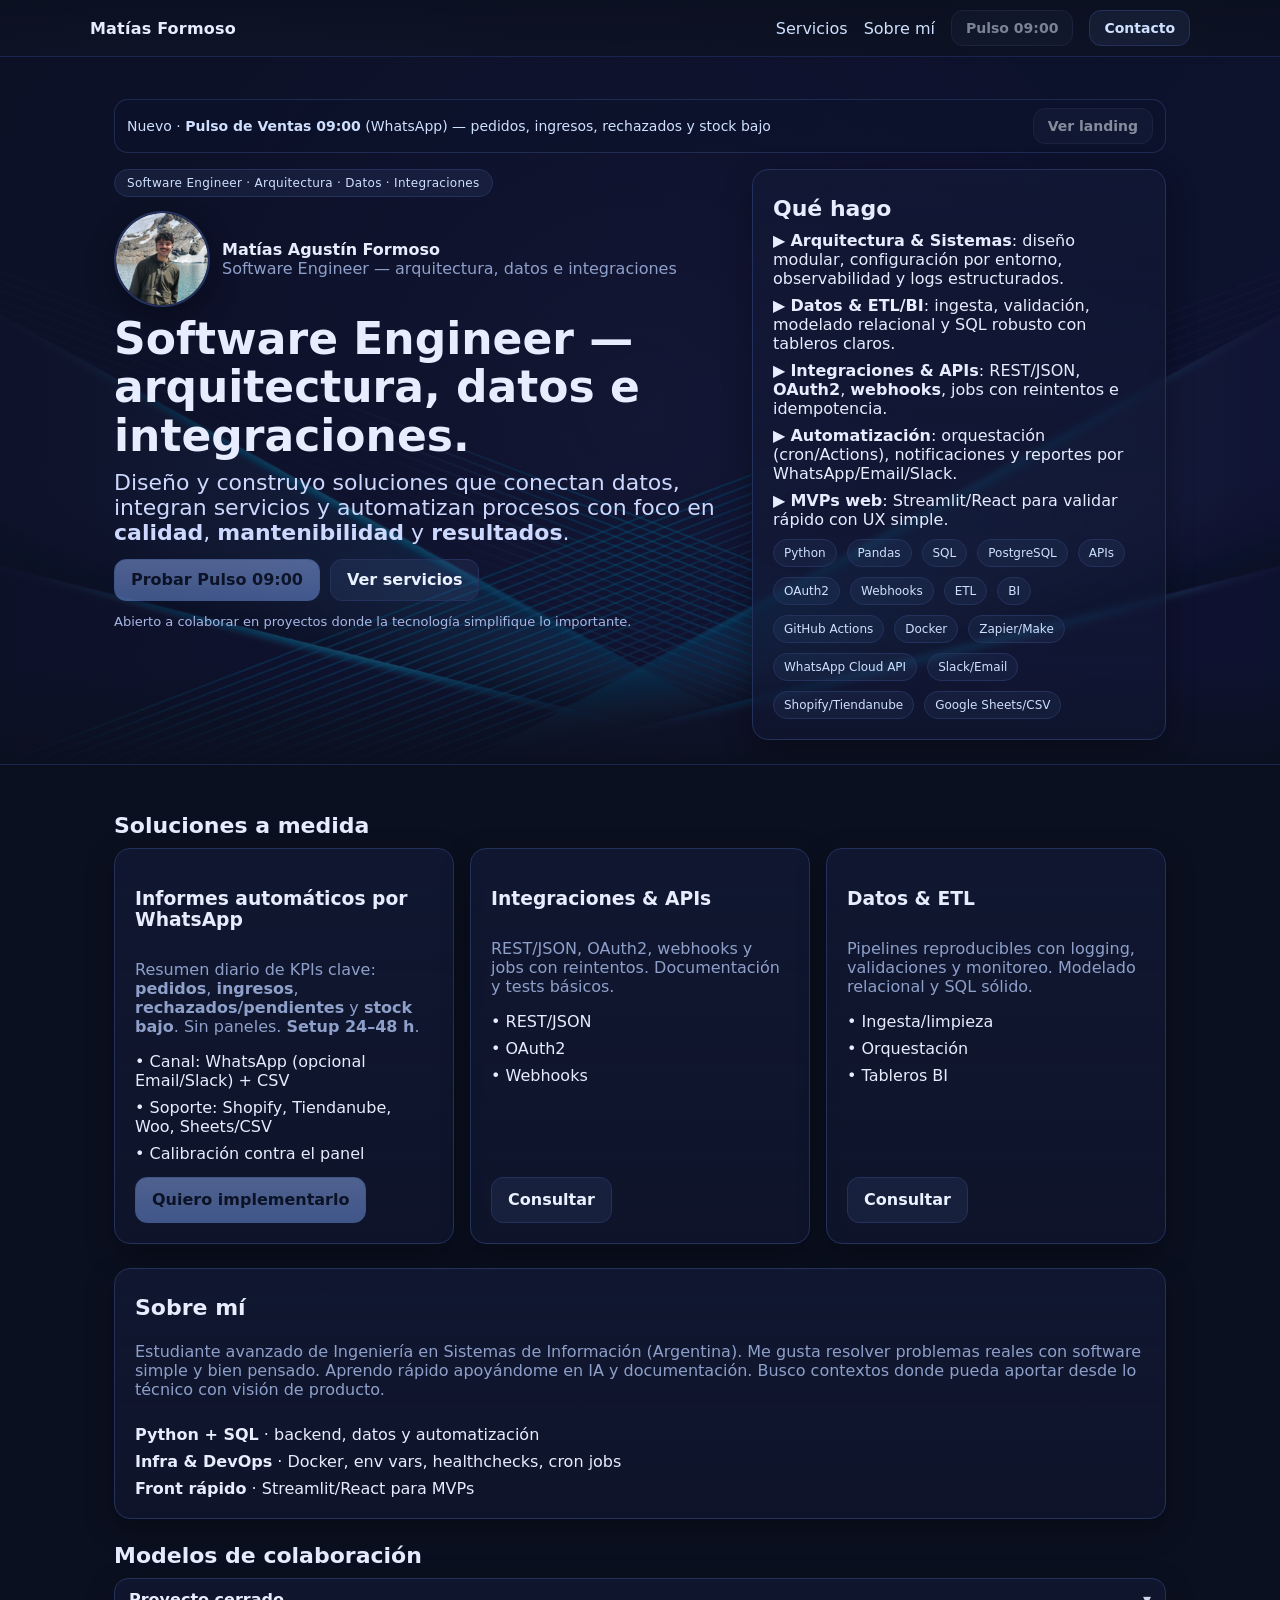
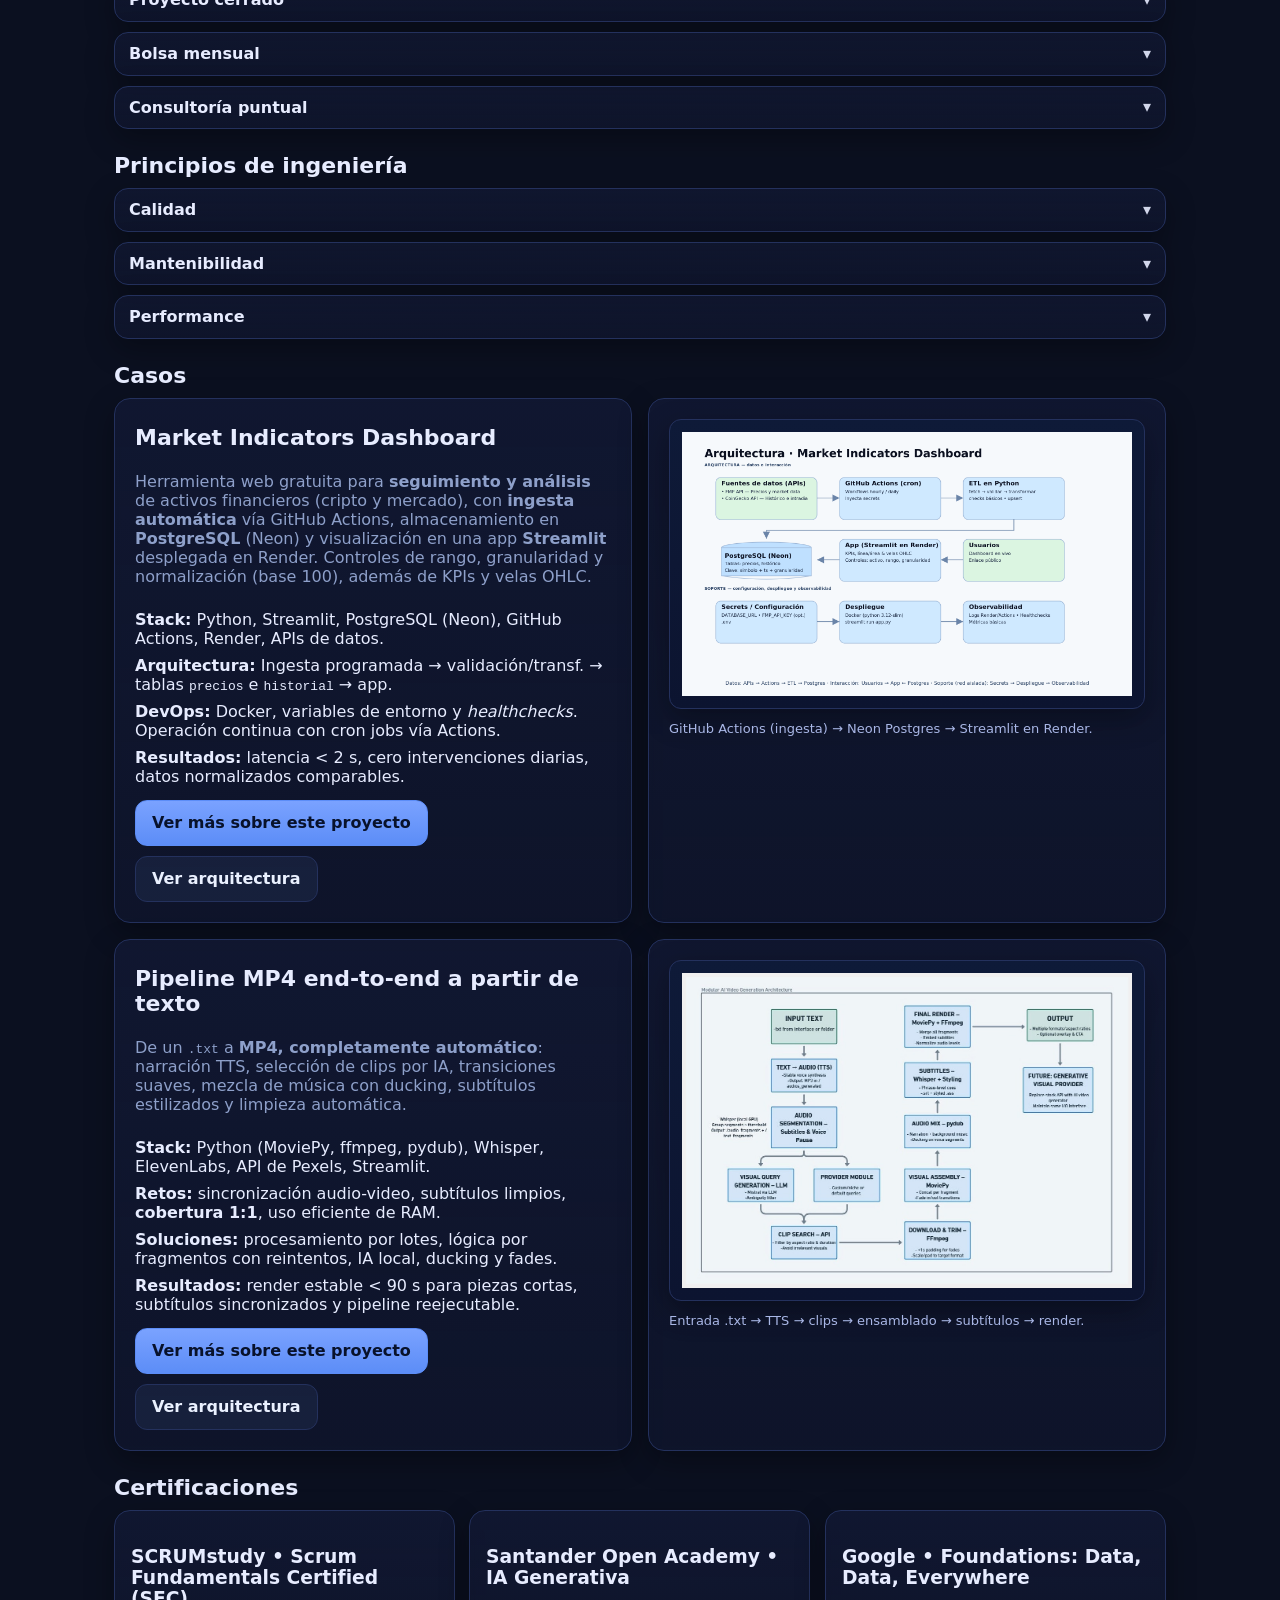
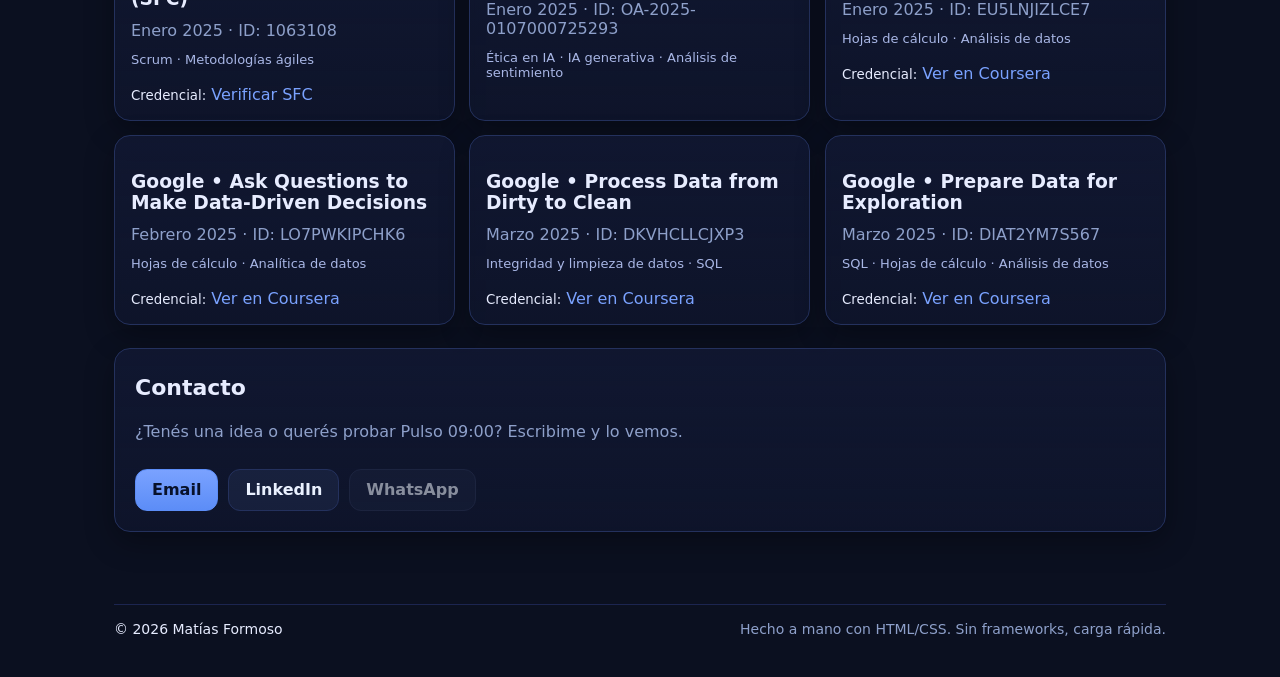
==== commit 826236e9: "mejore una banda de cosas y inclui pulso para que valla haciendo presencia de a poco, todavia no se " ====
--- a/site_html_light/index.html
+++ b/site_html_light/index.html
@@ -10,193 +10,236 @@
   <meta property="og:description" content="Python • SQL • Integraciones • Arquitectura" />
   <meta property="og:type" content="website" />
   <meta property="og:image" content="./assets/preview.png" />
+  <meta name="theme-color" content="#0b1020" />
   <link rel="icon" href="./assets/favicon.png" />
   <style>
-    :root{
-      --bg:#0b1020;--panel:#121935;--muted:#8ea0ca;--text:#e7ecff;--brand:#7aa2ff;
-      --shadow:0 10px 30px rgba(0,0,0,.35);--radius:16px;--navH:56px
-    }
+    :root{--bg:#0b1020;--panel:#121935;--muted:#8ea0ca;--text:#e7ecff;--brand:#7aa2ff;--shadow:0 10px 30px rgba(0,0,0,.32);--radius:16px;--navH:56px}
     *{box-sizing:border-box}
     html,body{margin:0;height:100%}
-    body{
-      background:#0b1020; color:var(--text);
-      font-family:system-ui,-apple-system,Segoe UI,Roboto,Inter,Helvetica,Arial,sans-serif;
-      position:relative;
-    }
-    body::before{
-      content:""; position:fixed; inset:0; pointer-events:none; z-index:-1;
-      background:
-        radial-gradient(1000px 600px at 20% 15%, rgba(122,162,255,.08), rgba(11,16,32,0) 70%),
-        radial-gradient(900px 540px at 85% 10%, rgba(122,162,255,.05), rgba(11,16,32,0) 65%);
-    }
-
+    body{background:#0b1020;color:var(--text);font-family:system-ui,-apple-system,Segoe UI,Roboto,Inter,Helvetica,Arial,sans-serif;position:relative}
+    body.menu-open{overflow:hidden}
+    body::before{content:"";position:fixed;inset:0;pointer-events:none;z-index:-1;background:
+      radial-gradient(1000px 600px at 20% 15%, rgba(122,162,255,.08), rgba(11,16,32,0) 70%),
+      radial-gradient(900px 540px at 85% 10%, rgba(122,162,255,.05), rgba(11,16,32,0) 65%)}
     img{max-width:100%;display:block}
     a{color:var(--brand);text-decoration:none}
     a:hover{text-decoration:underline}
     .container{max-width:1100px;margin:0 auto;padding:24px}
 
-    .pill{display:inline-block;padding:6px 12px;border:1px solid #24315d;border-radius:999px;background:rgba(122,162,255,.08);color:#cfe0ff;font-size:12px;letter-spacing:.3px; margin-top:0}
+    .pill{display:inline-block;padding:6px 12px;border:1px solid #24315d;border-radius:999px;background:rgba(122,162,255,.08);color:#cfe0ff;font-size:12px;letter-spacing:.3px}
     .badge{display:inline-block;padding:6px 10px;border:1px solid #24315d;border-radius:999px;background:rgba(122,162,255,.06);color:#cfe0ff;font-size:12px}
-    .btn{display:inline-flex;gap:10px;align-items:center;padding:12px 16px;border-radius:12px;border:1px solid #24315d;background:rgba(122,162,255,.08);color:#eaf1ff;font-weight:600;transition:transform .15s, box-shadow .15s}
+
+    .btn{display:inline-flex;gap:10px;align-items:center;padding:12px 16px;border-radius:12px;border:1px solid #24315d;background:rgba(122,162,255,.08);color:#eaf1ff;font-weight:600;transition:transform .15s,box-shadow .15s;line-height:1}
     .btn:hover{transform:translateY(-1px);box-shadow:var(--shadow)}
     .btn.primary{background:linear-gradient(180deg,#7aa2ff,#5c8df7);border-color:#5c8df7;color:#08122b}
-    .grid{display:grid;gap:20px}
-    @media(min-width:900px){.grid.cols-2{grid-template-columns:1fr 1fr} .grid.cols-3{grid-template-columns:repeat(3,1fr)}}
+    .btn.small{padding:10px 14px;font-size:clamp(14px,3.8vw,14px)}
+
+    /* Estado deshabilitado para enlaces/botones de Pulso/WhatsApp */
+    .btn[aria-disabled="true"], .btn.disabled{
+      opacity:.55; cursor:not-allowed; filter:saturate(.7);
+      text-decoration:none !important; transform:none !important; box-shadow:none !important;
+    }
+
+    .grid{display:grid;gap:16px;align-items:stretch}
+    @media(min-width:900px){.grid.cols-2{grid-template-columns:1fr 1fr}.grid.cols-3{grid-template-columns:repeat(3,1fr)}}
+
     .card{
-      background:linear-gradient(180deg,rgba(18,25,53,.8),rgba(18,25,53,.5));
-      backdrop-filter:blur(6px);border:1px solid #24315d;border-radius:var(--radius);
-      padding:22px;box-shadow:var(--shadow)
-    }
-    .card h2,.card h3,.card p,.card ul,.card .stack,.card .caption{margin:0}
-    .card > * + *{margin-top:12px}
+      background:linear-gradient(180deg,rgba(18,25,53,.78),rgba(18,25,53,.5));
+      backdrop-filter:blur(3px);
+      border:1px solid #24315d;border-radius:var(--radius);
+      padding:20px;
+      box-shadow:var(--shadow);
+      display:flex;flex-direction:column;height:100%;
+      transition:transform .18s ease, box-shadow .18s ease, border-color .18s ease;
+      will-change:transform;
+    }
+    .card:hover{transform:translateY(-2px) scale(1.01);box-shadow:0 12px 28px rgba(0,0,0,.42);border-color:#365199}
+    .card>*+*{margin-top:12px}
+
+    /* Evitar hover “borroso” en táctiles */
+    @media (hover:none),(pointer:coarse){
+      .btn:hover,.card:hover{transform:none;box-shadow:var(--shadow)}
+    }
+
+    /* CTA al fondo de cada card */
+    .card .stack.cta{margin-top:auto;padding-top:14px;display:flex;gap:10px}
+    .card .stack.cta .btn{min-height:46px;align-items:center;justify-content:center}
 
     .muted{color:var(--muted)}
     .caption{font-size:13px;color:#a9b7e6}
-    .section-h{font-size:22px;margin:6px 0 12px}
+    .section-h{font-size:22px;margin:6px 0 10px}
     .list{display:flex;flex-direction:column;gap:8px;margin:0;padding:0;list-style:none}
-    .list li{list-style:none;padding-left:0}
-    .card:hover{transform:translateY(-2px);box-shadow:0 12px 32px rgba(0,0,0,.45)}
+    .stack{display:flex;flex-wrap:wrap;gap:10px}
 
     /* NAV */
     nav.top{position:sticky;top:0;z-index:50;backdrop-filter:blur(8px);background:linear-gradient(180deg,rgba(11,16,32,.85),rgba(11,16,32,.45));border-bottom:1px solid #1c2550}
     .nav-inner{display:flex;justify-content:space-between;align-items:center;padding:10px 0;height:var(--navH)}
-    .nav-links{display:flex; gap:16px; align-items:center;}
+    .nav-links{display:flex;gap:16px;align-items:center}
     .nav-links a{margin-left:0;color:#cfe0ff}
-    .btn.small{padding:8px 12px;font-size:14px}
     .brand{display:flex;align-items:center;gap:10px;color:#e7ecff;font-weight:700;letter-spacing:.2px}
-    .nav-toggle{display:none; position:relative; width:38px; height:34px; border:1px solid #24315d;border-radius:10px; background:rgba(122,162,255,.08); cursor:pointer}
-    .nav-toggle span{position:absolute; left:8px; right:8px; height:2px; background:#cfe0ff; border-radius:2px}
-    .nav-toggle span:nth-child(1){top:10px}
-    .nav-toggle span:nth-child(2){top:16px}
-    .nav-toggle span:nth-child(3){top:22px}
-
+    .nav-toggle{display:none;position:relative;width:40px;height:36px;border:1px solid #24315d;border-radius:10px;background:rgba(122,162,255,.08);cursor:pointer}
+    .nav-toggle span{position:absolute;left:8px;right:8px;height:2px;background:#cfe0ff;border-radius:2px}
+    .nav-toggle span:nth-child(1){top:10px}.nav-toggle span:nth-child(2){top:16px}.nav-toggle span:nth-child(3){top:22px}
     .avatar{width:96px;height:96px;border-radius:50%;object-fit:cover;border:2px solid #24315d;box-shadow:var(--shadow)}
     .profile{display:flex;align-items:center;gap:12px;margin:14px 0 6px}
-    .steps{display:grid;gap:14px;margin-top:12px}
-    .step{display:flex;gap:12px;align-items:flex-start}
-    .step .n{min-width:28px;height:28px;border-radius:50%;display:inline-flex;justify-content:center;align-items:center;background:#1e2a52;border:1px solid #2b3a6a;color:#cfe0ff;font-weight:700}
 
     /* HERO */
-    header.hero{
-      position: relative; overflow: hidden; border-bottom: 1px solid #1c2550;
-      min-height: clamp(420px, 62vh, 560px);
-      display: flex; align-items: flex-start; padding-top: 25px;
-    }
-    .top + header.hero .container { padding-top: 8px; }
-    .hero-inner { position: relative; z-index: 1; display: grid; gap: 20px; align-items: center; margin-top: 0; }
+    header.hero{position:relative;overflow:hidden;border-bottom:1px solid #1c2550;min-height:clamp(420px,62vh,560px);display:flex;align-items:flex-start;padding-top:18px}
+    .hero-inner{position:relative;z-index:1;display:grid;gap:16px;align-items:start;margin-top:0}
     @media(min-width:900px){.hero-inner{grid-template-columns:1.2fr .8fr}}
-    header.hero::before{
-      content:""; position:absolute; inset:0; z-index:0;
-      background-image: linear-gradient(120deg, rgba(11,16,32,.78), rgba(11,16,32,.52)), url('./assets/hero.jpg');
-      background-size: cover; background-position: center;
-    }
-    header.hero::after{
-      content:""; position:absolute; left:0; right:0; bottom:-1px; height:100px; z-index:0;
-      background:linear-gradient(180deg, rgba(11,16,32,0), rgba(11,16,32,1));
-      pointer-events:none;
-    }
-
+    header.hero::before{content:"";position:absolute;inset:0;z-index:0;background-image:linear-gradient(120deg,rgba(11,16,32,.78),rgba(11,16,32,.52)),url('./assets/hero.jpg');background-size:cover;background-position:center}
+    header.hero::after{content:"";position:absolute;left:0;right:0;bottom:-1px;height:100px;z-index:0;background:linear-gradient(180deg,rgba(11,16,32,0),rgba(11,16,32,1));pointer-events:none}
     .title{font-size:clamp(28px,5vw,44px);line-height:1.1;margin:8px 0}
     .subtitle{font-size:clamp(16px,3vw,22px);color:#cdd8ff;margin:10px 0 0}
-    .stack{display:flex;flex-wrap:wrap;gap:10px;margin-top:14px}
-
-    /* Diagrama antiguo por ID (compat), y genérico por clase .media */
-    #proyecto-diagrama .media{
-      border:1px solid #24315d; border-radius:12px; overflow:hidden; background:#0e1a38;
-      box-shadow:var(--shadow);
-    }
-    #proyecto-diagrama img{
-      width:100%; height:360px; object-fit:contain; background:#0e1a38;
-    }
-    .media{
-      border:1px solid #24315d; border-radius:12px; overflow:hidden; background:#0e1a38; box-shadow:var(--shadow);
-    }
-    .media img{width:100%; height:360px; object-fit:contain; background:#0e1a38;}
-
-    #contacto .card{padding-bottom:28px;}
-    #contacto .stack{margin-top:14px;}
-    section{scroll-margin-top:calc(var(--navH) + 14px)}
-
-    /* Responsive */
-    @media (max-width: 860px){
-      .nav-toggle{display:inline-flex; align-items:center; justify-content:center}
-      .nav-inner{position:relative}
-      .nav-links{
-        position:absolute; top:calc(var(--navH) - 6px); right:0;
-        display:none; flex-direction:column; align-items:stretch; gap:10px;
-        padding:12px; width:220px;
-        background:linear-gradient(180deg,rgba(18,25,53,.92),rgba(18,25,53,.85));
-        border:1px solid #24315d; border-radius:14px; box-shadow:var(--shadow);
-      }
-      .nav-links a{margin:0}
-      .nav-links.open{display:flex}
-      .top + header.hero .container{padding-top:14px}
-      .nav-links a { display:block; padding:8px 10px; }
-      .nav-links .btn.small{
-        display:block; width:100%; margin:0; text-align:center; justify-content:center;
-        padding:10px 12px; box-sizing:border-box;
-      }
-      .media img{height:auto; max-height:260px;}
-    }
-    @media (max-width: 900px) {
-      .container { padding: 16px; }
-      header.hero { min-height: clamp(380px, 56vh, 520px); padding-top: 12px; }
-      .hero-inner { gap: 16px; }
-      .avatar { width: 72px; height: 72px; }
-      .title { font-size: clamp(26px, 8vw, 36px); }
-      .subtitle { font-size: clamp(15px, 4.2vw, 20px); }
-    }
-    @media (max-width: 680px) {
-      .btn { padding: 10px 14px; }
-      .btn.small { font-size: 13px; padding: 8px 10px; }
-      .stack { gap: 10px; }
-      .grid.cols-3, .grid.cols-2 { grid-template-columns: 1fr !important; }
-      .card{ padding:18px; display:flex; flex-direction:column; justify-content:center; }
-      .card h3{margin-bottom:8px; font-size:18px}
-      .card p.muted{line-height:1.45}
+
+    /* Banner full-width arriba del hero */
+    .hero-announce{grid-column:1 / -1}
+    .announce-bar{display:flex;gap:12px;align-items:center;justify-content:space-between;background:rgba(12,20,42,.38);border:1px solid rgba(64,92,160,.35);border-radius:14px;padding:8px 12px}
+    .announce-text{color:#cfe0ff;font-size:14px}
+
+    /* Media */
+    .media{border:1px solid #24315d;border-radius:12px;overflow:hidden;background:linear-gradient(180deg,#0e1a38,#0c1430);box-shadow:var(--shadow);padding:12px}
+    .media img{width:100%;height:auto;display:block}
+    .media.lg img{max-height:540px}
+    @media (max-width:680px){.media.lg img{max-height:420px}}
+
+    /* Acordeones */
+    details.ac{
+      border:1px solid #24315d;border-radius:14px;padding:12px 14px;
+      background:linear-gradient(180deg,rgba(18,25,53,.7),rgba(18,25,53,.5));
+      box-shadow:var(--shadow);transition:transform .15s,box-shadow .15s,border-color .15s,background .15s;
+      cursor:pointer;
+    }
+    details.ac+details.ac{margin-top:10px}
+    details.ac:hover{transform:translateY(-1px) scale(1.005);box-shadow:0 10px 26px rgba(0,0,0,.4);border-color:#365199}
+    details.ac summary{cursor:pointer;list-style:none;font-weight:700;color:#e7ecff;display:flex;align-items:center;justify-content:space-between}
+    details.ac summary .title{font-size:16px;margin:0}
+    details.ac summary::-webkit-details-marker{display:none}
+    details.ac summary::after{content:"▾";font-size:16px;line-height:1;opacity:.9;transform:rotate(0deg);transition:transform .2s ease}
+    details.ac[open] summary::after{transform:rotate(-180deg)}
+    details.ac[open]{background:linear-gradient(180deg,rgba(18,25,53,.82),rgba(18,25,53,.58));border-color:#4b6bd1}
+
+    /* Certificaciones compacto */
+    #certificaciones .grid{gap:14px}
+    #certificaciones .card{padding:16px}
+    #certificaciones .card h3{margin-bottom:6px}
+    #certificaciones .card p{margin:6px 0}
+
+    /* ====== MOBILE: oculto links de header, overlay aparte ====== */
+    @media (max-width:860px){
+      .nav-toggle{display:inline-flex;align-items:center;justify-content:center}
+      .nav-links{display:none !important}
+      .container{padding:clamp(14px,3.8vw,16px)}
+      header.hero{min-height:clamp(380px,56vh,520px);padding-top:12px}
+      .hero-inner{gap:16px}
+      .avatar{width:72px;height:72px}
+      .title{font-size:clamp(26px,8vw,36px)}
+      .subtitle{font-size:clamp(15px,4.2vw,20px)}
+    }
+    @media (max-width:680px){
+      .btn{padding:12px 16px}
+      .btn.small{font-size:13px;padding:10px 12px}
+      .grid.cols-3,.grid.cols-2{grid-template-columns:1fr !important}
+      .card{padding:18px}
+      .card h3{margin-bottom:8px;font-size:18px}
       .list{gap:6px}
       section{margin-top:20px !important}
-    }
-    @media (max-width: 480px) {
-      .pill { font-size: 11px; padding: 5px 10px; }
-      .badge { font-size: 11px; }
-      .avatar { width: 64px; height: 64px; }
-      .title { font-size: 26px; }
-      .container { padding: 14px; }
+      .card .stack.cta{padding-top:16px}
+    }
+    @media (max-width:480px){
+      .pill,.badge{font-size:11px}
+      .avatar{width:64px;height:64px}
+      .title{font-size:26px}
+      .container{padding:14px}
       .card{padding:16px}
-      .card p.muted{font-size:14px}
-    }
-
-    .foot{
-      display:flex; gap:10px; justify-content:space-between; align-items:center;
-      border-top:1px solid #1c2550; padding:18px 0; margin-top:28px; font-size:14px;
-    }
-    @media (prefers-reduced-motion: reduce){
-      .btn:hover, .card:hover{transform:none; box-shadow:var(--shadow)}
-    }
+    }
+
+    .foot{display:flex;gap:10px;justify-content:space-between;align-items:center;border-top:1px solid #1c2550;padding:16px 0;margin-top:24px;font-size:14px}
+    @supports (padding:max(0px)) {.foot{padding-bottom:calc(16px + env(safe-area-inset-bottom,0px))}}
+
+    /* ====== OVERLAY FULL-SCREEN ====== */
+    .mobile-menu{
+      position:fixed; inset:0; z-index:1000;
+      display:flex; flex-direction:column;
+      background:linear-gradient(180deg, rgba(9,12,24,.98), rgba(14,20,40,.97));
+      backdrop-filter:saturate(110%) blur(6px);
+      padding:calc(env(safe-area-inset-top,0px) + 14px) 16px 20px;
+      opacity:0; visibility:hidden; pointer-events:none;
+      transition:opacity .25s ease, visibility 0s linear .25s;
+    }
+    .mobile-menu.open{opacity:1; visibility:visible; pointer-events:auto; transition:opacity .28s ease}
+    .mm-top{display:flex; align-items:center; justify-content:space-between; min-height:var(--navH)}
+    .mm-title{font-weight:700; letter-spacing:.2px}
+    .mm-close{display:inline-flex; align-items:center; justify-content:center; width:40px; height:36px; border-radius:10px; border:1px solid #24315d; background:rgba(122,162,255,.08); color:#cfe0ff; cursor:pointer}
+
+    .mm-links{display:flex; flex-direction:column; gap:10px; margin-top:12px}
+    /* 🔧 UNIFICACIÓN: todos los items del overlay comparten layout centrado */
+    .mm-links a,
+    .mm-links .btn{
+      display:flex;
+      align-items:center;
+      justify-content:center;
+      width:100%;
+      min-height:54px;
+      padding:14px 12px;
+      font-size:clamp(18px,5.2vw,20px);
+      text-align:center;
+      border:1px solid rgba(36,49,93,.55);
+      border-radius:12px;
+      background:rgba(122,162,255,.06);
+      color:#cfe0ff;
+    }
+    .mm-links a:hover,
+    .mm-links .btn:hover{transform:none; box-shadow:var(--shadow); text-decoration:none}
   </style>
 </head>
 <body>
   <nav class="top" aria-label="Barra de navegación">
     <div class="container nav-inner">
       <a class="brand" href="#"><span>Matías Formoso</span></a>
-
-      <button class="nav-toggle" aria-expanded="false" aria-controls="nav-links" aria-label="Abrir menú">
+      <button class="nav-toggle" aria-expanded="false" aria-controls="mobile-menu" aria-label="Abrir menú">
         <span></span><span></span><span></span>
       </button>
-
-      <div class="nav-links" id="nav-links">
+      <!-- Links visibles solo en desktop -->
+      <div class="nav-links">
         <a href="#servicios">Servicios</a>
-        <a href="#casos">Casos</a>
         <a href="#sobre-mi">Sobre mí</a>
+        <!-- Pulso deshabilitado -->
+        <a class="btn small" href="#" aria-disabled="true" tabindex="-1" title="Próximamente">Pulso 09:00</a>
         <a class="btn small" href="#contacto">Contacto</a>
       </div>
     </div>
   </nav>
+
+  <!-- OVERLAY FULL-SCREEN PARA MOBILE -->
+  <aside class="mobile-menu" id="mobile-menu" aria-hidden="true">
+    <div class="mm-top">
+      <div class="mm-title">Menú</div>
+      <button class="mm-close" aria-label="Cerrar menú">✕</button>
+    </div>
+    <nav class="mm-links" role="menu">
+      <a href="#servicios" role="menuitem">Servicios</a>
+      <a href="#sobre-mi" role="menuitem">Sobre mí</a>
+      <!-- Pulso deshabilitado -->
+      <a class="btn" href="#" role="menuitem" aria-disabled="true" tabindex="-1" title="Próximamente">Pulso 09:00</a>
+      <a class="btn" href="#contacto" role="menuitem">Contacto</a>
+    </nav>
+  </aside>
 
   <!-- HERO -->
   <header class="hero">
     <div class="container hero-inner">
+
+      <!-- BANNER FULL-WIDTH ARRIBA -->
+      <div class="hero-announce">
+        <div class="announce-bar">
+          <span class="announce-text">Nuevo · <b>Pulso de Ventas 09:00</b> (WhatsApp) — pedidos, ingresos, rechazados y stock bajo</span>
+          <!-- Ver landing deshabilitado -->
+          <a class="btn small" href="#" aria-disabled="true" tabindex="-1" title="Próximamente">Ver landing</a>
+        </div>
+      </div>
+
+      <!-- COLUMNA IZQUIERDA -->
       <div>
         <span class="pill">Software Engineer · Arquitectura · Datos · Integraciones</span>
         <div class="profile">
@@ -208,37 +251,29 @@
         </div>
         <h1 class="title">Software Engineer — arquitectura, datos e integraciones.</h1>
         <p class="subtitle">Diseño y construyo soluciones que conectan datos, integran servicios y automatizan procesos con foco en <b>calidad</b>, <b>mantenibilidad</b> y <b>resultados</b>.</p>
-        <div class="stack">
-          <a class="btn primary" href="#servicios">Ver servicios</a>
-          <a class="btn" href="#contacto">Hablemos</a>
-          <a class="btn" href="./assets/CV_Matias_Formoso.pdf" target="_blank" rel="noopener">Descargar CV</a>
+        <div class="stack" style="margin-top:14px">
+          <!-- CTA Pulso deshabilitada -->
+          <a class="btn primary" href="#" aria-disabled="true" tabindex="-1" title="Próximamente">Probar Pulso 09:00</a>
+          <a class="btn" href="#servicios">Ver servicios</a>
         </div>
         <p class="caption">Abierto a colaborar en proyectos donde la tecnología simplifique lo importante.</p>
       </div>
 
+      <!-- COLUMNA DERECHA: QUÉ HAGO -->
       <div class="card">
         <h3 class="section-h">Qué hago</h3>
         <ul class="list">
-          <li>▶ <b>Arquitectura & Sistemas:</b> diseño modular, configuración por entorno, observabilidad.</li>
-          <li>▶ <b>Datos & ETL/BI:</b> ingesta, modelado relacional, SQL robusto y tableros claros.</li>
-          <li>▶ <b>Integraciones & APIs:</b> servicios REST, OAuth2, webhooks y orquestación.</li>
-          <li>▶ <b>Aplicaciones web:</b> MVPs en React/Streamlit para validar rápido.</li>
-          <li>▶ <b>IA aplicada:</b> ASR/NLP y automatizaciones reproducibles con evaluación offline.</li>
+          <li>▶ <b>Arquitectura & Sistemas</b>: diseño modular, configuración por entorno, observabilidad y logs estructurados.</li>
+          <li>▶ <b>Datos & ETL/BI</b>: ingesta, validación, modelado relacional y SQL robusto con tableros claros.</li>
+          <li>▶ <b>Integraciones & APIs</b>: REST/JSON, <b>OAuth2</b>, <b>webhooks</b>, jobs con reintentos e idempotencia.</li>
+          <li>▶ <b>Automatización</b>: orquestación (cron/Actions), notificaciones y reportes por WhatsApp/Email/Slack.</li>
+          <li>▶ <b>MVPs web</b>: Streamlit/React para validar rápido con UX simple.</li>
         </ul>
-        <div class="stack" style="margin-top:14px">
-          <span class="badge">Python</span>
-          <span class="badge">SQL</span>
-          <span class="badge">ETL/BI</span>
-          <span class="badge">Visualización</span>
-          <span class="badge">APIs</span>
-          <span class="badge">Automatización</span>
-          <span class="badge">IA</span>
-          <span class="badge">Docker</span>
-          <span class="badge">Git/GitHub</span>
-          <span class="badge">Arquitectura</span>
-          <span class="badge">Patrones</span>
-          <span class="badge">Scrum</span>
-          <span class="badge">Análisis de negocio</span>
+        <div class="stack" style="margin-top:10px">
+          <span class="badge">Python</span><span class="badge">Pandas</span><span class="badge">SQL</span><span class="badge">PostgreSQL</span>
+          <span class="badge">APIs</span><span class="badge">OAuth2</span><span class="badge">Webhooks</span><span class="badge">ETL</span>
+          <span class="badge">BI</span><span class="badge">GitHub Actions</span><span class="badge">Docker</span><span class="badge">Zapier/Make</span>
+          <span class="badge">WhatsApp Cloud API</span><span class="badge">Slack/Email</span><span class="badge">Shopify/Tiendanube</span><span class="badge">Google Sheets/CSV</span>
         </div>
       </div>
     </div>
@@ -246,151 +281,60 @@
 
   <main class="container">
     <!-- SERVICIOS -->
-    <section id="servicios" style="margin-top:26px">
+    <section id="servicios" style="margin-top:24px">
       <h2 class="section-h">Soluciones a medida</h2>
       <div class="grid cols-3">
+
+        <!-- 1) INFORMES AUTOMÁTICOS -->
+        <div class="card">
+          <h3>Informes automáticos por WhatsApp</h3>
+          <p class="muted">Resumen diario de KPIs clave: <b>pedidos</b>, <b>ingresos</b>, <b>rechazados/pendientes</b> y <b>stock bajo</b>. Sin paneles. <b>Setup 24–48 h</b>.</p>
+          <ul class="list">
+            <li>• Canal: WhatsApp (opcional Email/Slack) + CSV</li>
+            <li>• Soporte: Shopify, Tiendanube, Woo, Sheets/CSV</li>
+            <li>• Calibración contra el panel</li>
+          </ul>
+          <div class="stack cta">
+            <!-- WhatsApp deshabilitado -->
+            <a class="btn primary" href="#" aria-disabled="true" tabindex="-1" title="Próximamente">
+              Quiero implementarlo
+            </a>
+          </div>
+        </div>
+
+        <!-- 2) INTEGRACIONES -->
+        <div class="card">
+          <h3>Integraciones & APIs</h3>
+          <p class="muted">REST/JSON, OAuth2, webhooks y jobs con reintentos. Documentación y tests básicos.</p>
+          <ul class="list">
+            <li>• REST/JSON</li>
+            <li>• OAuth2</li>
+            <li>• Webhooks</li>
+          </ul>
+          <div class="stack cta">
+            <a class="btn" href="#contacto">Consultar</a>
+          </div>
+        </div>
+
+        <!-- 3) DATOS & ETL -->
         <div class="card">
           <h3>Datos & ETL</h3>
           <p class="muted">Pipelines reproducibles con logging, validaciones y monitoreo. Modelado relacional y SQL sólido.</p>
-          <ul class="list"><li>• Ingesta/limpieza</li><li>• Orquestación</li><li>• Tableros BI</li></ul>
-        </div>
-        <div class="card">
-          <h3>Integraciones & APIs</h3>
-          <p class="muted">Servicios REST, OAuth2, webhooks y jobs con reintentos. Documentación y tests básicos.</p>
-          <ul class="list"><li>• REST/JSON</li><li>• OAuth2</li><li>• Webhooks</li></ul>
-        </div>
-        <div class="card">
-          <h3>Aplicaciones Web</h3>
-          <p class="muted">MVPs en React/Streamlit para validar ideas rápido con foco en UX simple y performance.</p>
-          <ul class="list"><li>• MVP ágil</li><li>• Auth básica</li><li>• Deploy</li></ul>
-        </div>
-        <div class="card">
-          <h3>IA aplicada</h3>
-          <p class="muted">ASR/NLP, clasificación y automatizaciones. Medición con métricas técnicas.</p>
-          <ul class="list"><li>• Whisper/ASR</li><li>• NLP básico</li><li>• Evaluación offline</li></ul>
-        </div>
-      </div>
-    </section>
-
-    <!-- CASOS -->
-    <section id="casos" style="margin-top:20px">
-      <h2 class="section-h">Casos</h2>
-
-      <!-- Caso 1 (más valor profesional): Market Indicators Dashboard -->
-      <div class="grid cols-2" style="margin-top:10px">
-        <div class="card">
-          <h2 class="section-h">Market Indicators Dashboard</h2>
-          <p class="muted">
-            Herramienta web gratuita para <b>seguimiento y análisis</b> de activos financieros (cripto y mercado),
-            con <b>ingesta automática</b> vía GitHub Actions, almacenamiento en <b>PostgreSQL</b> (Neon) y visualización
-            en una app <b>Streamlit</b> desplegada en Render. Controles de rango, granularidad y normalización
-            (base 100), además de KPIs y velas OHLC.
-          </p>
-          <ul class="list" style="margin-top:10px">
-            <li><b>Stack:</b> Python, Streamlit, PostgreSQL (Neon), GitHub Actions, Render, APIs de datos (FMP / CoinGecko).</li>
-            <li><b>Arquitectura:</b> Ingesta programada → validación/transf. → tablas <code>precios</code> e <code>historial</code> → app.</li>
-            <li><b>DevOps:</b> contenedor Docker, variables de entorno y <i>healthchecks</i>. Operación continua con cron jobs vía Actions.</li>
+          <ul class="list">
+            <li>• Ingesta/limpieza</li>
+            <li>• Orquestación</li>
+            <li>• Tableros BI</li>
           </ul>
-          <div class="stack" style="margin-top:12px">
-            <a class="btn primary" href="./proyecto_market_indicators.html" target="_blank" rel="noopener">Ver más sobre este proyecto</a>
-            <a class="btn" href="./assets/mid_infra.png" target="_blank" rel="noopener">Ver arquitectura</a>
-            <a class="btn" href="https://market-indicators-dashboard.onrender.com/" target="_blank" rel="noopener">Ver demo en vivo</a>
-          </div>
-        </div>
-
-        <div class="card">
-          <a href="./assets/mid_infra.png" target="_blank" rel="noopener" class="media">
-            <img src="./assets/mid_infra.png" alt="Infraestructura del Market Indicators Dashboard" />
-          </a>
-          <p class="caption">GitHub Actions (ingesta) → Neon Postgres → Streamlit en Render. Variables y Docker.</p>
-        </div>
-      </div>
-
-      <!-- Caso 2: Pipeline MP4 -->
-      <div class="grid cols-2" style="margin-top:20px">
-        <div class="card">
-          <h2 class="section-h">Pipeline MP4 end-to-end a partir de texto</h2>
-          <p class="muted">
-            De un <code>.txt</code> a <b>MP4, completamente automático</b>: narración TTS, selección de clips por IA,
-            transiciones suaves, mezcla de música con ducking, subtítulos estilizados y limpieza automática.
-            Arquitectura modular por etapas y control de errores con reintentos.
-          </p>
-          <ul class="list" style="margin-top:10px">
-            <li><b>Stack:</b> Python (MoviePy, ffmpeg, pydub), Whisper, ElevenLabs, API de Pexels, Streamlit, Mistral/Ollama.</li>
-            <li><b>Retos:</b> sincronización audio-video, subtítulos limpios, <b>cobertura 1:1</b> del audio, uso eficiente de RAM.</li>
-            <li><b>Soluciones:</b> procesamiento por lotes, lógica por fragmentos con reintentos, queries por IA local, ducking y fades compensados, limpieza automática.</li>
-            <li><b>Estado:</b> MVP funcional con logs claros, configuración por entorno y módulos intercambiables.</li>
-          </ul>
-          <div class="stack" style="margin-top:12px">
-            <a class="btn primary" href="./proyect_txt_to_mp4.html" target="_blank" rel="noopener">Ver más sobre este proyecto</a>
-            <a class="btn" href="./assets/arquitectura.png" target="_blank" rel="noopener">Ver arquitectura</a>
-          </div>
-        </div>
-
-        <div class="card">
-          <a href="./assets/arquitectura.png" target="_blank" rel="noopener" class="media">
-            <img src="./assets/arquitectura.png" alt="Arquitectura del pipeline MP4"/>
-          </a>
-          <p class="caption">Entrada .txt → TTS/segmentación → búsqueda de clips → ensamblado → subtítulos → render final.</p>
-        </div>
-      </div>
-    </section>
-
-    <!-- MODELOS -->
-    <section id="modelos" style="margin-top:26px">
-      <h2 class="section-h">Modelos de colaboración</h2>
-      <div class="grid cols-3">
-        <div class="card">
-          <h3>Proyecto cerrado</h3>
-          <p class="muted">Alcance definido, entregables y fecha clara. Ideal para una solución puntual con especificación concreta.</p>
-          <ul class="list"><li>• Documento de alcance</li><li>• Hitos y QA</li><li>• Entrega + handoff</li></ul>
-        </div>
-        <div class="card">
-          <h3>Bolsa mensual</h3>
-          <p class="muted">Capacidad dedicada por horas para evolución continua: mejoras, soporte y pequeñas features.</p>
-          <ul class="list"><li>• SLA acordado</li><li>• Roadmap vivo</li><li>• Reporte mensual</li></ul>
-        </div>
-        <div class="card">
-          <h3>Consultoría puntual</h3>
-          <p class="muted">Apoyo técnico para tu proyecto</p>
-          <ul class="list"><li>• Resumen accionable</li><li>• Próximos pasos</li></ul>
-        </div>
-      </div>
-    </section>
-
-    <!-- PROCESO -->
-    <section id="proceso" style="margin-top:26px">
-      <h2 class="section-h">Proceso de trabajo</h2>
-      <div class="card steps">
-        <div class="step"><span class="n">1</span><div><b>Explorar</b><br/><span class="muted">Contexto, restricciones y definición del problema.</span></div></div>
-        <div class="step"><span class="n">2</span><div><b>Diseñar</b><br/><span class="muted">Arquitectura y plan técnico con hitos y riesgos.</span></div></div>
-        <div class="step"><span class="n">3</span><div><b>Construir</b><br/><span class="muted">Módulos desacoplados, pruebas y observabilidad.</span></div></div>
-        <div class="step"><span class="n">4</span><div><b>Validar</b><br/><span class="muted">QA funcional, performance y handoff documentado.</span></div></div>
-        <div class="step"><span class="n">5</span><div><b>Iterar</b><br/><span class="muted">Mejoras y métricas, según objetivos de negocio.</span></div></div>
-      </div>
-    </section>
-
-    <!-- PRINCIPIOS -->
-    <section id="principios" style="margin-top:26px">
-      <h2 class="section-h">Principios de ingeniería</h2>
-      <div class="grid cols-3">
-        <div class="card">
-          <h3>Calidad</h3>
-          <p class="muted">Logging estructurado, manejo de errores con reintentos, validación de entradas y tiempos máximos por tarea.</p>
-        </div>
-        <div class="card">
-          <h3>Mantenibilidad</h3>
-          <p class="muted">Módulos desacoplados, configuración por entorno, documentación mínima y clara.</p>
-        </div>
-        <div class="card">
-          <h3>Performance</h3>
-          <p class="muted">Procesamiento por lotes, uso eficiente de memoria/IO, medición y profiling antes de optimizar.</p>
-        </div>
+          <div class="stack cta">
+            <a class="btn" href="#contacto">Consultar</a>
+          </div>
+        </div>
+
       </div>
     </section>
 
     <!-- SOBRE MI -->
-    <section id="sobre-mi" style="margin-top:26px">
+    <section id="sobre-mi" style="margin-top:24px">
       <div class="card">
         <h2 class="section-h">Sobre mí</h2>
         <p class="muted">Estudiante avanzado de Ingeniería en Sistemas de Información (Argentina). Me gusta resolver problemas reales con software simple y bien pensado. Aprendo rápido apoyándome en IA y documentación. Busco contextos donde pueda aportar desde lo técnico con visión de producto.</p>
@@ -402,89 +346,160 @@
       </div>
     </section>
 
+    <!-- MODELOS -->
+    <section id="modelos" style="margin-top:24px">
+      <h2 class="section-h">Modelos de colaboración</h2>
+      <details class="ac"><summary><span class="title">Proyecto cerrado</span></summary>
+        <div class="muted" style="margin-top:8px">Alcance definido, entregables y fecha clara. Ideal para una solución puntual con especificación concreta.</div>
+        <ul class="list" style="margin-top:8px"><li>• Documento de alcance</li><li>• Hitos y QA</li><li>• Entrega + handoff</li></ul>
+      </details>
+      <details class="ac"><summary><span class="title">Bolsa mensual</span></summary>
+        <div class="muted" style="margin-top:8px">Capacidad dedicada por horas para evolución continua: mejoras, soporte y pequeñas features.</div>
+        <ul class="list" style="margin-top:8px"><li>• SLA acordado</li><li>• Roadmap vivo</li><li>• Reporte mensual</li></ul>
+      </details>
+      <details class="ac"><summary><span class="title">Consultoría puntual</span></summary>
+        <div class="muted" style="margin-top:8px">Apoyo técnico para tu proyecto con recomendaciones accionables.</div>
+        <ul class="list" style="margin-top:8px"><li>• Resumen accionable</li><li>• Próximos pasos</li></ul>
+      </details>
+    </section>
+
+    <!-- PRINCIPIOS -->
+    <section id="principios" style="margin-top:24px">
+      <h2 class="section-h">Principios de ingeniería</h2>
+      <details class="ac"><summary><span class="title">Calidad</span></summary>
+        <p class="muted" style="margin-top:8px">Logging estructurado, manejo de errores con reintentos, validación de entradas y tiempos máximos por tarea.</p>
+      </details>
+      <details class="ac"><summary><span class="title">Mantenibilidad</span></summary>
+        <p class="muted" style="margin-top:8px">Módulos desacoplados, configuración por entorno, documentación mínima y clara.</p>
+      </details>
+      <details class="ac"><summary><span class="title">Performance</span></summary>
+        <p class="muted" style="margin-top:8px">Procesamiento por lotes, uso eficiente de memoria/IO, medición y profiling antes de optimizar.</p>
+      </details>
+    </section>
+
+    <!-- CASOS -->
+    <section id="casos" style="margin-top:24px">
+      <h2 class="section-h">Casos</h2>
+
+      <div class="grid cols-2" style="margin-top:10px">
+        <div class="card">
+          <h2 class="section-h">Market Indicators Dashboard</h2>
+          <p class="muted">
+            Herramienta web gratuita para <b>seguimiento y análisis</b> de activos financieros (cripto y mercado),
+            con <b>ingesta automática</b> vía GitHub Actions, almacenamiento en <b>PostgreSQL</b> (Neon) y visualización
+            en una app <b>Streamlit</b> desplegada en Render. Controles de rango, granularidad y normalización
+            (base 100), además de KPIs y velas OHLC.
+          </p>
+          <ul class="list" style="margin-top:8px">
+            <li><b>Stack:</b> Python, Streamlit, PostgreSQL (Neon), GitHub Actions, Render, APIs de datos.</li>
+            <li><b>Arquitectura:</b> Ingesta programada → validación/transf. → tablas <code>precios</code> e <code>historial</code> → app.</li>
+            <li><b>DevOps:</b> Docker, variables de entorno y <i>healthchecks</i>. Operación continua con cron jobs vía Actions.</li>
+            <li><b>Resultados:</b> latencia &lt; 2 s, cero intervenciones diarias, datos normalizados comparables.</li>
+          </ul>
+          <div class="stack cta">
+            <a class="btn primary" href="./proyecto_market_indicators.html" target="_blank" rel="noopener">Ver más sobre este proyecto</a>
+            <a class="btn" href="./assets/mid_infra.png" target="_blank" rel="noopener">Ver arquitectura</a>
+          </div>
+        </div>
+
+        <div class="card">
+          <a href="./assets/mid_infra.png" target="_blank" rel="noopener" class="media lg">
+            <img src="./assets/mid_infra.png" alt="Infraestructura del Market Indicators Dashboard" />
+          </a>
+          <p class="caption">GitHub Actions (ingesta) → Neon Postgres → Streamlit en Render.</p>
+        </div>
+      </div>
+
+      <div class="grid cols-2" style="margin-top:16px">
+        <div class="card">
+          <h2 class="section-h">Pipeline MP4 end-to-end a partir de texto</h2>
+          <p class="muted">
+            De un <code>.txt</code> a <b>MP4, completamente automático</b>: narración TTS, selección de clips por IA,
+            transiciones suaves, mezcla de música con ducking, subtítulos estilizados y limpieza automática.
+          </p>
+          <ul class="list" style="margin-top:8px">
+            <li><b>Stack:</b> Python (MoviePy, ffmpeg, pydub), Whisper, ElevenLabs, API de Pexels, Streamlit.</li>
+            <li><b>Retos:</b> sincronización audio-video, subtítulos limpios, <b>cobertura 1:1</b>, uso eficiente de RAM.</li>
+            <li><b>Soluciones:</b> procesamiento por lotes, lógica por fragmentos con reintentos, IA local, ducking y fades.</li>
+            <li><b>Resultados:</b> render estable &lt; 90 s para piezas cortas, subtítulos sincronizados y pipeline reejecutable.</li>
+          </ul>
+          <div class="stack cta">
+            <a class="btn primary" href="./proyect_txt_to_mp4.html" target="_blank" rel="noopener">Ver más sobre este proyecto</a>
+            <a class="btn" href="./assets/arquitectura.png" target="_blank" rel="noopener">Ver arquitectura</a>
+          </div>
+        </div>
+
+        <div class="card">
+          <a href="./assets/arquitectura.png" target="_blank" rel="noopener" class="media lg">
+            <img src="./assets/arquitectura.png" alt="Arquitectura del pipeline MP4"/>
+          </a>
+          <p class="caption">Entrada .txt → TTS → clips → ensamblado → subtítulos → render.</p>
+        </div>
+      </div>
+    </section>
+
     <!-- CERTIFICACIONES -->
-    <section id="certificaciones" style="margin-top:26px">
+    <section id="certificaciones" style="margin-top:24px">
       <h2 class="section-h">Certificaciones</h2>
       <div class="grid cols-3">
-
         <div class="card">
           <h3>SCRUMstudy • Scrum Fundamentals Certified (SFC)</h3>
           <p class="muted">Enero 2025 · ID: 1063108</p>
           <p class="caption">Scrum · Metodologías ágiles</p>
-          <div class="cred">
-            <small>Credencial:</small>
-            <a href="https://www.scrumstudy.com/certification/verify?type=SFC&number=1063108" target="_blank" rel="noopener">
-              Verificar SFC
-            </a>
-          </div>
-        </div>
-
+          <div class="cred"><small>Credencial:</small>
+            <a href="https://www.scrumstudy.com/certification/verify?type=SFC&number=1063108" target="_blank" rel="noopener">Verificar SFC</a>
+          </div>
+        </div>
         <div class="card">
           <h3>Santander Open Academy • IA Generativa</h3>
           <p class="muted">Enero 2025 · ID: OA-2025-0107000725293</p>
           <p class="caption">Ética en IA · IA generativa · Análisis de sentimiento</p>
         </div>
-
         <div class="card">
           <h3>Google • Foundations: Data, Data, Everywhere</h3>
           <p class="muted">Enero 2025 · ID: EU5LNJIZLCE7</p>
           <p class="caption">Hojas de cálculo · Análisis de datos</p>
-          <div class="cred">
-            <small>Credencial:</small>
-            <a href="https://www.coursera.org/account/accomplishments/verify/EU5LNJIZLCE7" target="_blank" rel="noopener">
-              Ver en Coursera
-            </a>
-          </div>
-        </div>
-
+          <div class="cred"><small>Credencial:</small>
+            <a href="https://www.coursera.org/account/accomplishments/verify/EU5LNJIZLCE7" target="_blank" rel="noopener">Ver en Coursera</a>
+          </div>
+        </div>
         <div class="card">
           <h3>Google • Ask Questions to Make Data-Driven Decisions</h3>
           <p class="muted">Febrero 2025 · ID: LO7PWKIPCHK6</p>
           <p class="caption">Hojas de cálculo · Analítica de datos</p>
-          <div class="cred">
-            <small>Credencial:</small>
-            <a href="https://www.coursera.org/account/accomplishments/verify/LO7PWKIPCHK6" target="_blank" rel="noopener">
-              Ver en Coursera
-            </a>
-          </div>
-        </div>
-
+          <div class="cred"><small>Credencial:</small>
+            <a href="https://www.coursera.org/account/accomplishments/verify/LO7PWKIPCHK6" target="_blank" rel="noopener">Ver en Coursera</a>
+          </div>
+        </div>
         <div class="card">
           <h3>Google • Process Data from Dirty to Clean</h3>
           <p class="muted">Marzo 2025 · ID: DKVHCLLCJXP3</p>
           <p class="caption">Integridad y limpieza de datos · SQL</p>
-          <div class="cred">
-            <small>Credencial:</small>
-            <a href="https://www.coursera.org/account/accomplishments/verify/DKVHCLLCJXP3" target="_blank" rel="noopener">
-              Ver en Coursera
-            </a>
-          </div>
-        </div>
-
+          <div class="cred"><small>Credencial:</small>
+            <a href="https://www.coursera.org/account/accomplishments/verify/DKVHCLLCJXP3" target="_blank" rel="noopener">Ver en Coursera</a>
+          </div>
+        </div>
         <div class="card">
           <h3>Google • Prepare Data for Exploration</h3>
           <p class="muted">Marzo 2025 · ID: DIAT2YM7S567</p>
           <p class="caption">SQL · Hojas de cálculo · Análisis de datos</p>
-          <div class="cred">
-            <small>Credencial:</small>
-            <a href="https://www.coursera.org/account/accomplishments/verify/DIAT2YM7S567" target="_blank" rel="noopener">
-              Ver en Coursera
-            </a>
-          </div>
-        </div>
-
+          <div class="cred"><small>Credencial:</small>
+            <a href="https://www.coursera.org/account/accomplishments/verify/DIAT2YM7S567" target="_blank" rel="noopener">Ver en Coursera</a>
+          </div>
+        </div>
       </div>
     </section>
 
     <!-- CONTACTO -->
-    <section id="contacto" style="margin-top:26px">
+    <section id="contacto" style="margin-top:24px">
       <div class="card">
         <h2 class="section-h">Contacto</h2>
-        <p class="muted">¿Tenés una idea o un problema concreto? Enviame un mensaje con una línea de contexto y respuesta ideal.</p>
+        <p class="muted">¿Tenés una idea o querés probar Pulso 09:00? Escribime y lo vemos.</p>
         <div class="stack">
           <a class="btn primary" href="mailto:formosomatiasagustin@gmail.com?subject=Contacto%20desde%20web&body=Hola%20Matias,%20tengo%20esta%20idea...">Email</a>
           <a class="btn" href="https://www.linkedin.com/in/matías-agustín-formoso-361987290" target="_blank" rel="noopener">LinkedIn</a>
-          <a class="btn" href="#" onclick="return false;" title="(no disponible)"><del>WhatsApp</del></a>
+          <!-- WhatsApp deshabilitado -->
+          <a class="btn" href="#" aria-disabled="true" tabindex="-1" title="Próximamente">WhatsApp</a>
         </div>
       </div>
     </section>
@@ -498,21 +513,65 @@
   </footer>
 
   <script>
-    // año en footer
+    // Año del footer
     document.getElementById('y').textContent = new Date().getFullYear();
 
-    // menú móvil
+    // Overlay mobile menu
     const btn = document.querySelector('.nav-toggle');
-    const links = document.getElementById('nav-links');
-    if (btn && links){
-      btn.addEventListener('click', () => {
-        links.classList.toggle('open');
-        btn.setAttribute('aria-expanded', links.classList.contains('open'));
+    const overlay = document.getElementById('mobile-menu');
+    const closeBtn = overlay.querySelector('.mm-close');
+
+    function trapFocus(e){
+      if(!overlay.classList.contains('open')) return;
+      const focusables = overlay.querySelectorAll('a,button');
+      if(!focusables.length) return;
+      const first = focusables[0], last = focusables[focusables.length - 1];
+      if(e.key === 'Tab'){
+        if(e.shiftKey && document.activeElement === first){e.preventDefault(); last.focus();}
+        else if(!e.shiftKey && document.activeElement === last){e.preventDefault(); first.focus();}
+      } else if(e.key === 'Escape'){ closeMenu(); }
+    }
+
+    function openMenu(){
+      overlay.classList.add('open');
+      overlay.setAttribute('aria-hidden','false');
+      document.body.classList.add('menu-open');
+      window.addEventListener('keydown', trapFocus);
+      const firstLink = overlay.querySelector('a,button');
+      if(firstLink) firstLink.focus({preventScroll:true});
+      btn && btn.setAttribute('aria-expanded','true');
+    }
+
+    function closeMenu(){
+      overlay.classList.remove('open');
+      overlay.setAttribute('aria-hidden','true');
+      document.body.classList.remove('menu-open');
+      window.removeEventListener('keydown', trapFocus);
+      btn && btn.setAttribute('aria-expanded','false');
+      btn && btn.focus && btn.focus({preventScroll:true});
+    }
+
+    btn && btn.addEventListener('click', () => {
+      overlay.classList.contains('open') ? closeMenu() : openMenu();
+    });
+
+    closeBtn.addEventListener('click', closeMenu);
+    overlay.querySelectorAll('a').forEach(a => a.addEventListener('click', closeMenu));
+    window.addEventListener('resize', () => { if(window.innerWidth > 860) closeMenu(); });
+
+    // Bloquear navegación en elementos deshabilitados (Pulso / WhatsApp)
+    document.querySelectorAll('a[aria-disabled="true"]').forEach(a=>{
+      a.addEventListener('click', (e)=>{ e.preventDefault(); e.stopPropagation(); });
+    });
+
+    // Acordeones: toggle cómodo
+    document.querySelectorAll('details.ac').forEach(d => {
+      d.addEventListener('click', (e) => {
+        const isInteractive = e.target.closest('a, button, input, textarea, select, summary');
+        if (isInteractive && e.target.tagName.toLowerCase() !== 'summary') return;
+        if (!e.target.closest('summary')) { e.preventDefault(); d.open = !d.open; }
       });
-      links.querySelectorAll('a').forEach(a => a.addEventListener('click', () => {
-        links.classList.remove('open'); btn.setAttribute('aria-expanded','false');
-      }));
-    }
+    });
   </script>
 </body>
-</html>+</html>
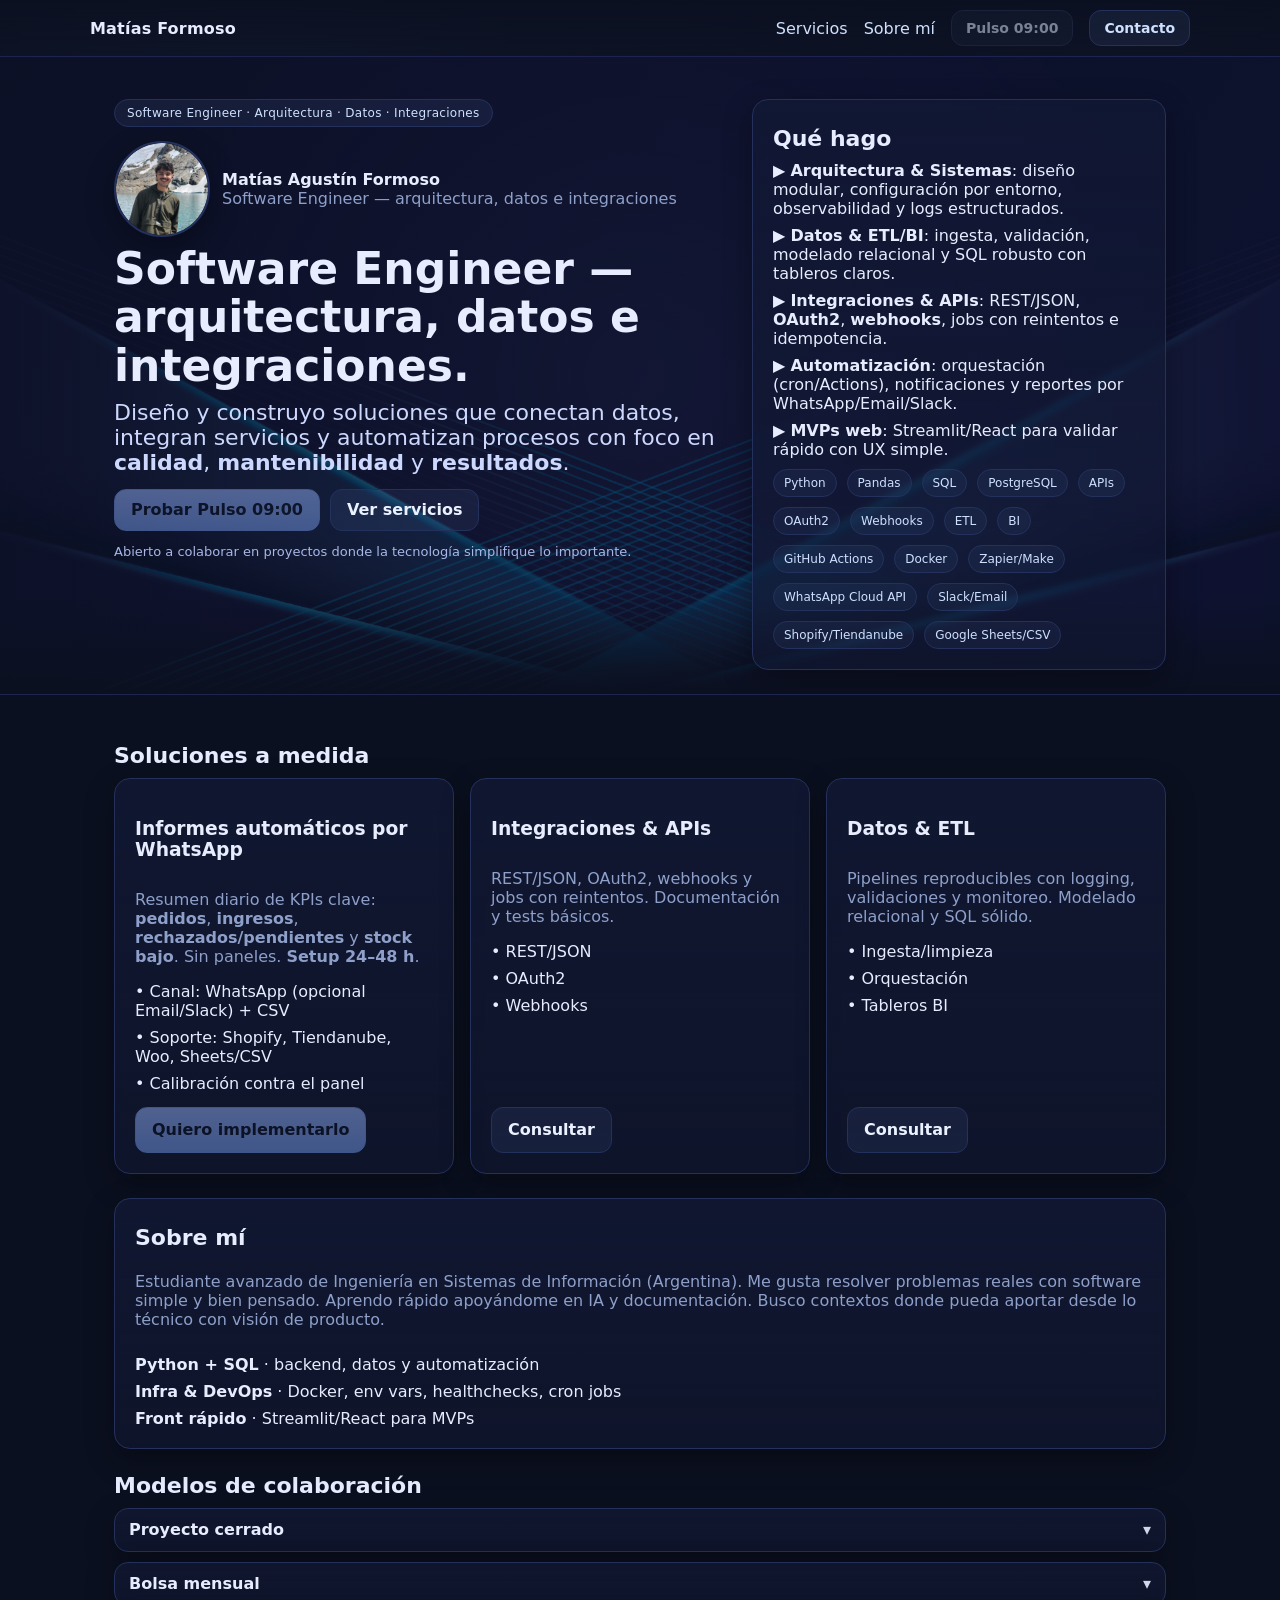
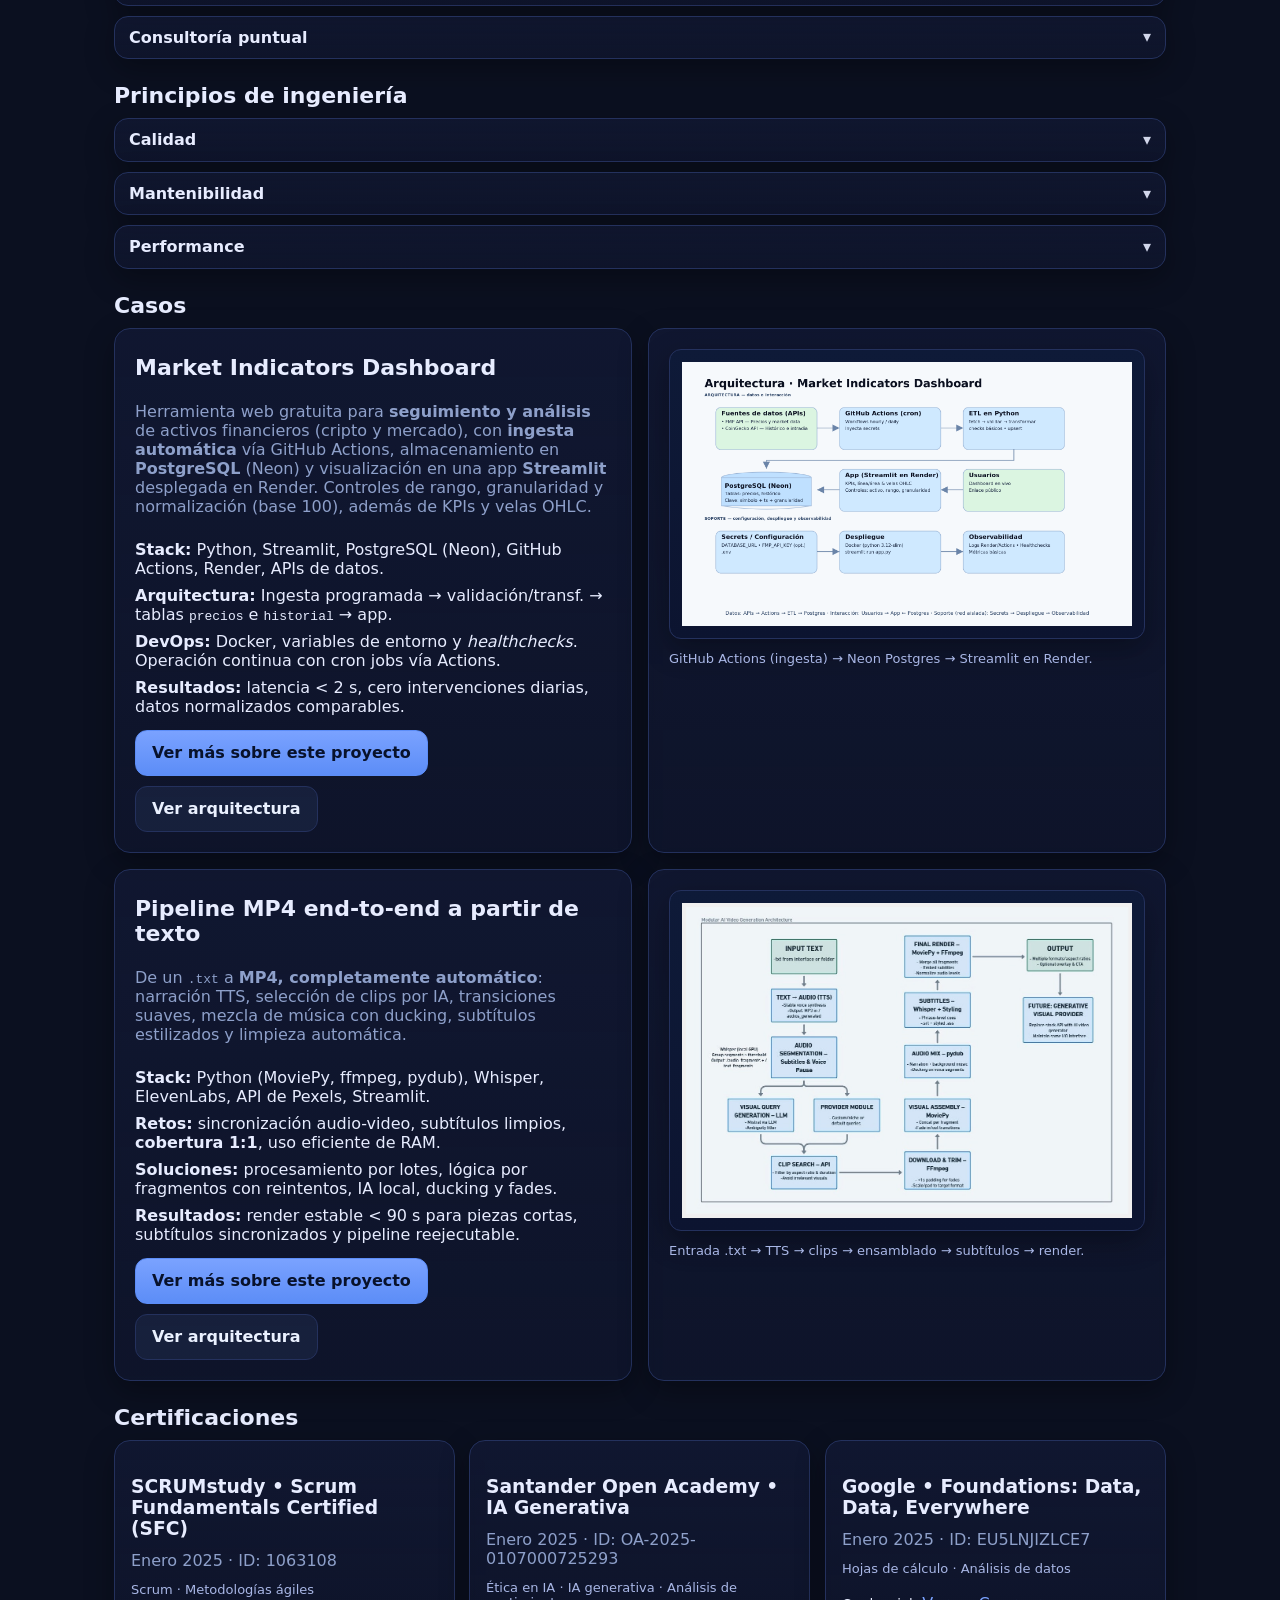
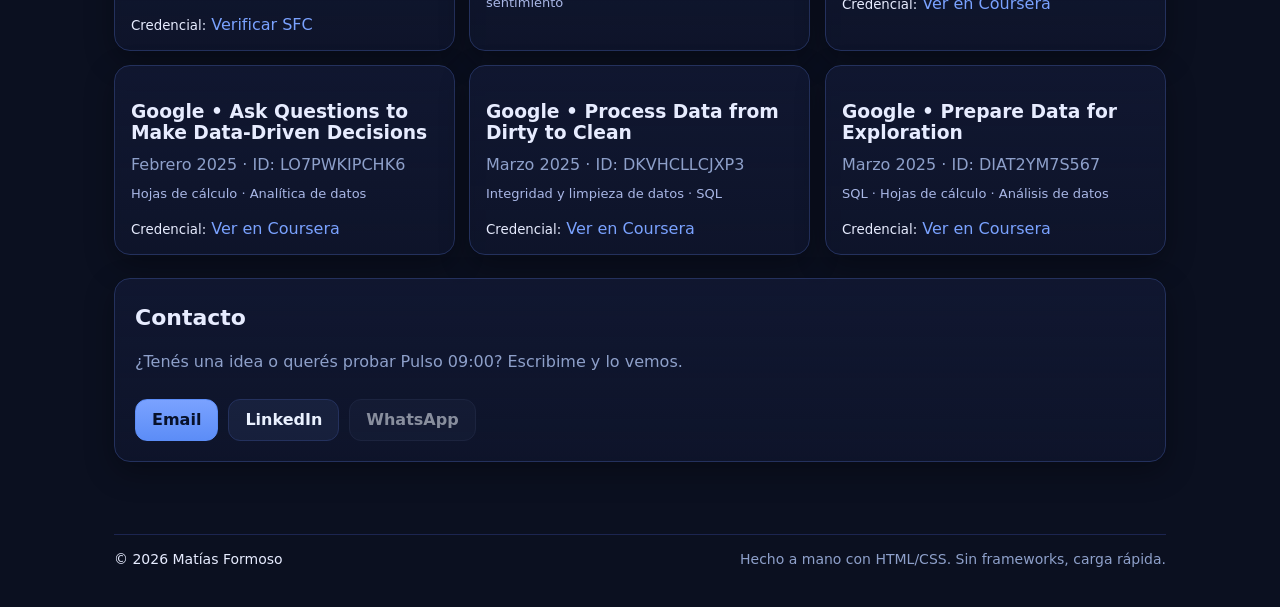
==== commit f1bfb5f6: "saaque el cta a la landing de arriba" ====
--- a/site_html_light/index.html
+++ b/site_html_light/index.html
@@ -92,10 +92,11 @@
     .title{font-size:clamp(28px,5vw,44px);line-height:1.1;margin:8px 0}
     .subtitle{font-size:clamp(16px,3vw,22px);color:#cdd8ff;margin:10px 0 0}
 
-    /* Banner full-width arriba del hero */
+    /* (Estilos del banner eliminados pueden quedarse; no afectan nada)
     .hero-announce{grid-column:1 / -1}
     .announce-bar{display:flex;gap:12px;align-items:center;justify-content:space-between;background:rgba(12,20,42,.38);border:1px solid rgba(64,92,160,.35);border-radius:14px;padding:8px 12px}
     .announce-text{color:#cfe0ff;font-size:14px}
+    */
 
     /* Media */
     .media{border:1px solid #24315d;border-radius:12px;overflow:hidden;background:linear-gradient(180deg,#0e1a38,#0c1430);box-shadow:var(--shadow);padding:12px}
@@ -230,14 +231,7 @@
   <header class="hero">
     <div class="container hero-inner">
 
-      <!-- BANNER FULL-WIDTH ARRIBA -->
-      <div class="hero-announce">
-        <div class="announce-bar">
-          <span class="announce-text">Nuevo · <b>Pulso de Ventas 09:00</b> (WhatsApp) — pedidos, ingresos, rechazados y stock bajo</span>
-          <!-- Ver landing deshabilitado -->
-          <a class="btn small" href="#" aria-disabled="true" tabindex="-1" title="Próximamente">Ver landing</a>
-        </div>
-      </div>
+      <!-- (banner eliminado a pedido) -->
 
       <!-- COLUMNA IZQUIERDA -->
       <div>
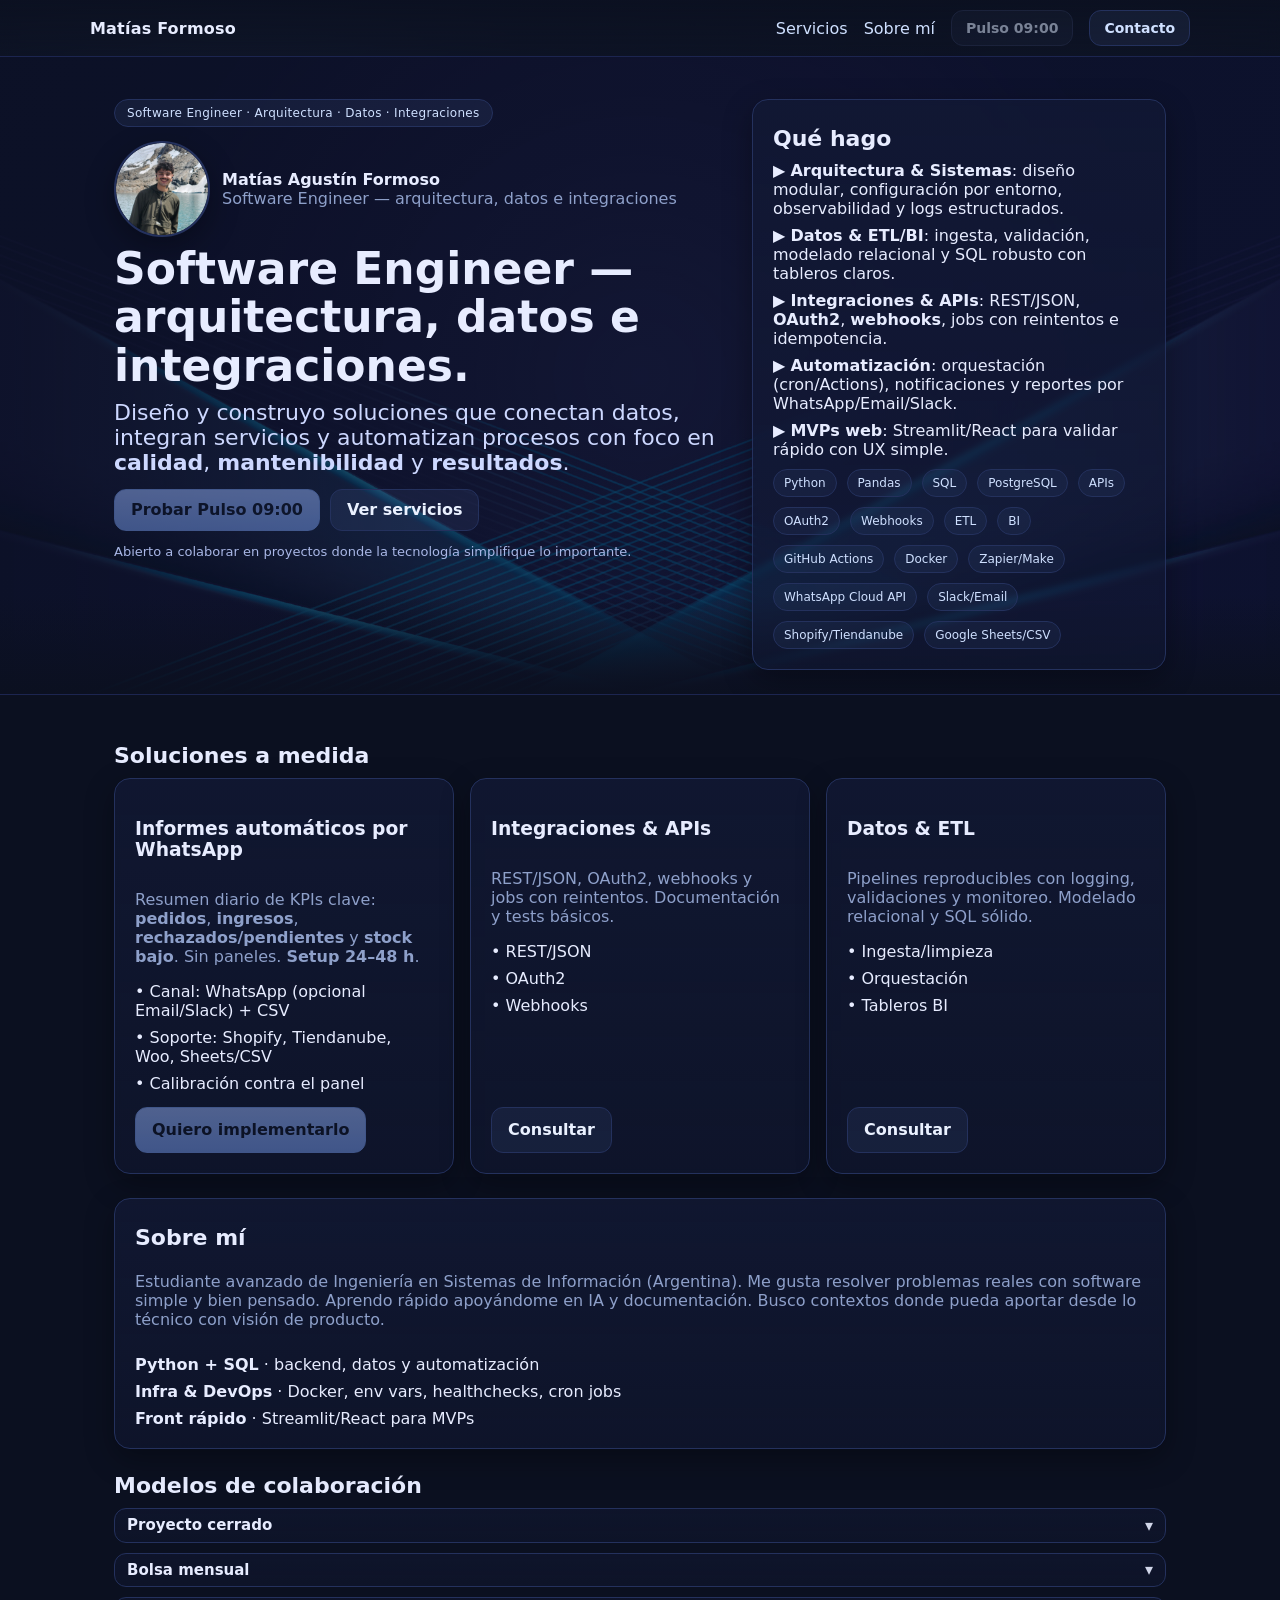
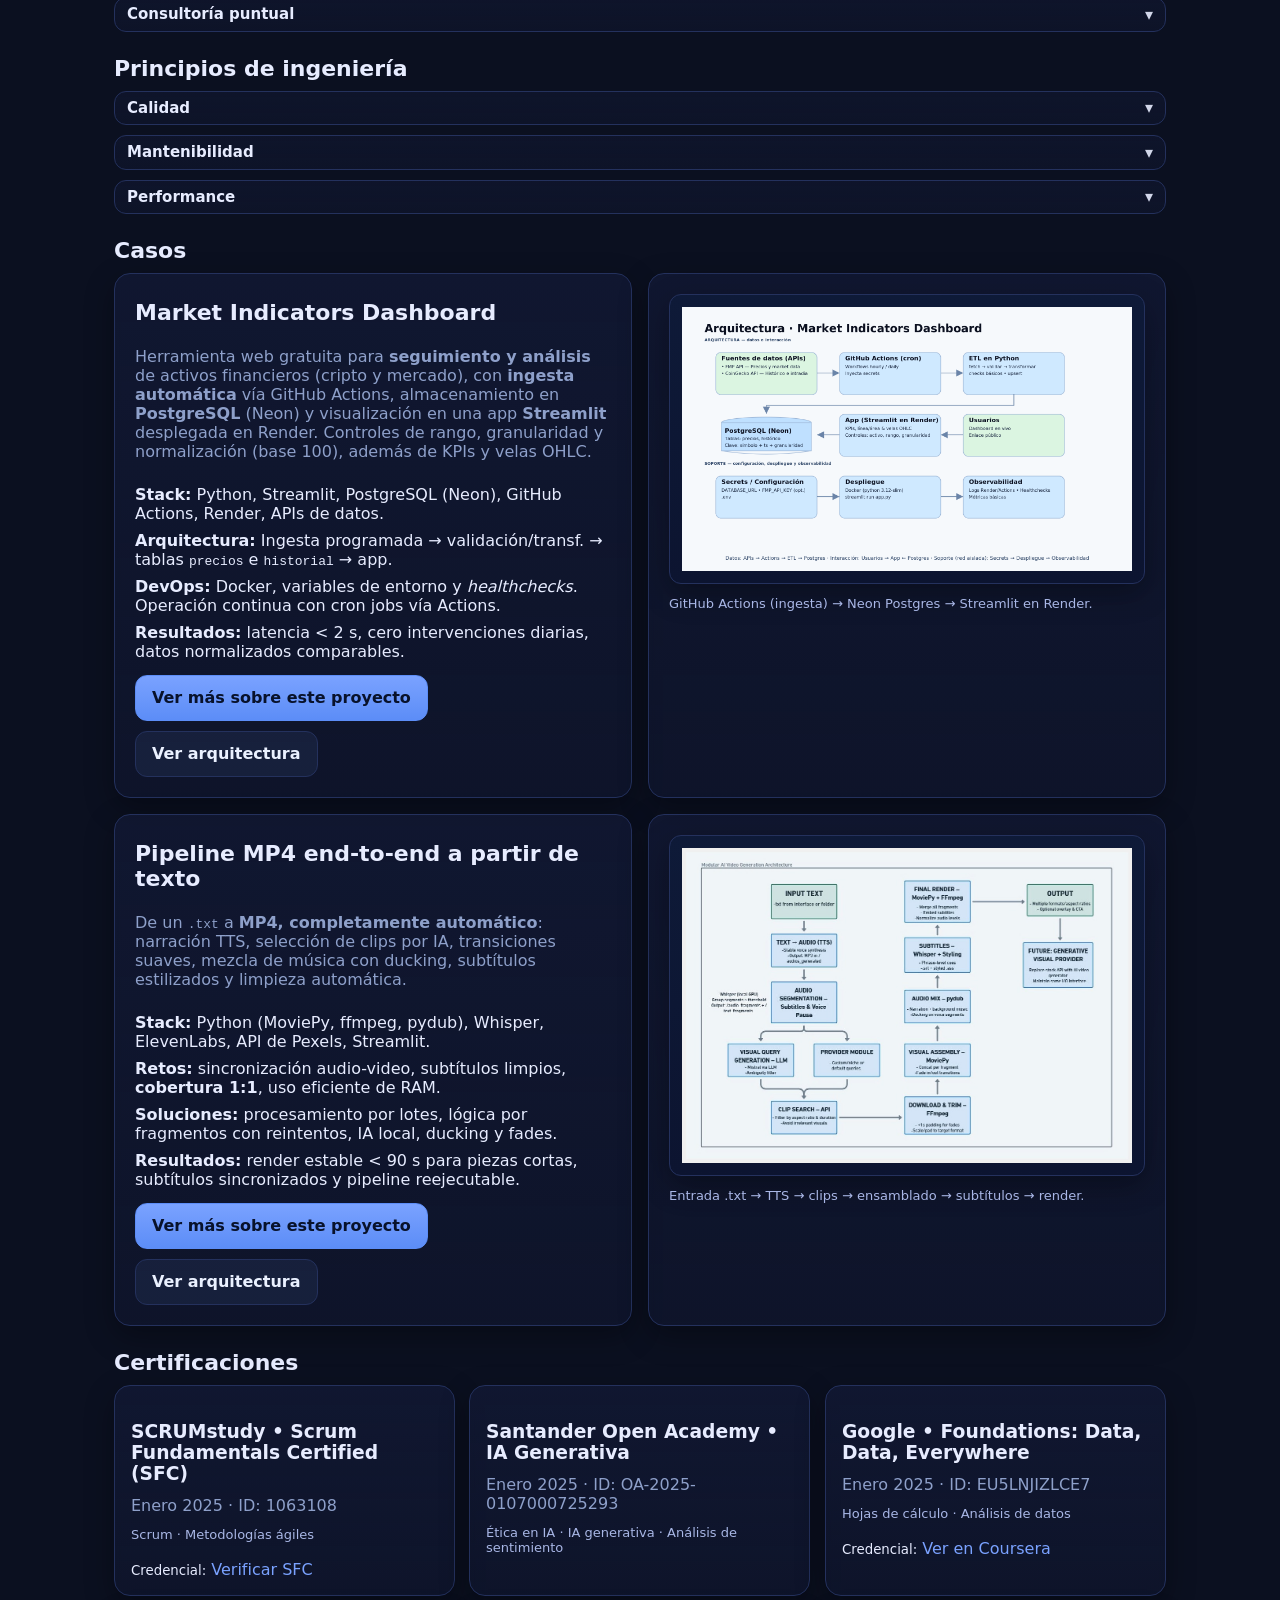
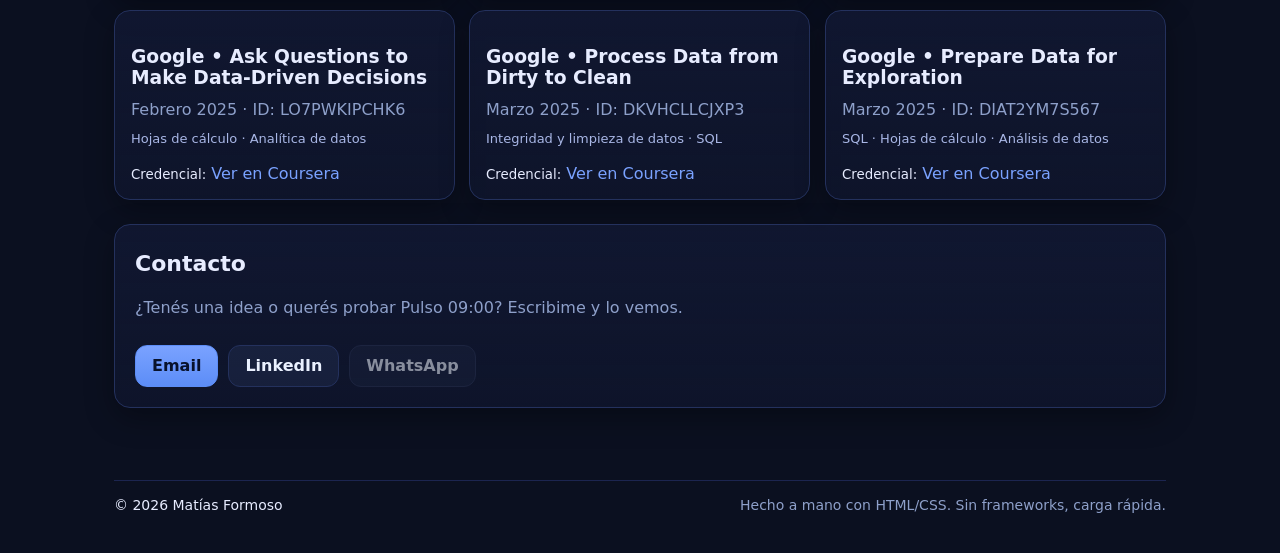
==== commit caed183f: "mejore los acordones para que no parezcan botones" ====
--- a/site_html_light/index.html
+++ b/site_html_light/index.html
@@ -56,12 +56,10 @@
     .card:hover{transform:translateY(-2px) scale(1.01);box-shadow:0 12px 28px rgba(0,0,0,.42);border-color:#365199}
     .card>*+*{margin-top:12px}
 
-    /* Evitar hover “borroso” en táctiles */
     @media (hover:none),(pointer:coarse){
       .btn:hover,.card:hover{transform:none;box-shadow:var(--shadow)}
     }
 
-    /* CTA al fondo de cada card */
     .card .stack.cta{margin-top:auto;padding-top:14px;display:flex;gap:10px}
     .card .stack.cta .btn{min-height:46px;align-items:center;justify-content:center}
 
@@ -92,33 +90,36 @@
     .title{font-size:clamp(28px,5vw,44px);line-height:1.1;margin:8px 0}
     .subtitle{font-size:clamp(16px,3vw,22px);color:#cdd8ff;margin:10px 0 0}
 
-    /* (Estilos del banner eliminados pueden quedarse; no afectan nada)
-    .hero-announce{grid-column:1 / -1}
-    .announce-bar{display:flex;gap:12px;align-items:center;justify-content:space-between;background:rgba(12,20,42,.38);border:1px solid rgba(64,92,160,.35);border-radius:14px;padding:8px 12px}
-    .announce-text{color:#cfe0ff;font-size:14px}
-    */
-
     /* Media */
     .media{border:1px solid #24315d;border-radius:12px;overflow:hidden;background:linear-gradient(180deg,#0e1a38,#0c1430);box-shadow:var(--shadow);padding:12px}
     .media img{width:100%;height:auto;display:block}
     .media.lg img{max-height:540px}
     @media (max-width:680px){.media.lg img{max-height:420px}}
 
-    /* Acordeones */
+    /* Acordeones — más bajos y alineados a la izquierda */
     details.ac{
-      border:1px solid #24315d;border-radius:14px;padding:12px 14px;
-      background:linear-gradient(180deg,rgba(18,25,53,.7),rgba(18,25,53,.5));
-      box-shadow:var(--shadow);transition:transform .15s,box-shadow .15s,border-color .15s,background .15s;
+      border:1px solid #24315d;
+      border-radius:12px;
+      padding:8px 12px;                            /* menos alto */
+      background:linear-gradient(180deg,rgba(18,25,53,.52),rgba(18,25,53,.4));
+      box-shadow:none;                              /* sin sombra (menos “botón”) */
+      transition:border-color .15s, background .15s;
       cursor:pointer;
     }
     details.ac+details.ac{margin-top:10px}
-    details.ac:hover{transform:translateY(-1px) scale(1.005);box-shadow:0 10px 26px rgba(0,0,0,.4);border-color:#365199}
-    details.ac summary{cursor:pointer;list-style:none;font-weight:700;color:#e7ecff;display:flex;align-items:center;justify-content:space-between}
-    details.ac summary .title{font-size:16px;margin:0}
+    details.ac:hover{
+      border-color:#365199;
+      background:linear-gradient(180deg,rgba(18,25,53,.58),rgba(18,25,53,.46));
+    }
+    details.ac summary{
+      cursor:pointer;list-style:none;font-weight:700;color:#e7ecff;
+      display:flex;align-items:center;justify-content:space-between
+    }
+    details.ac summary .title{font-size:15px;margin:0}   /* un toque más compacto */
     details.ac summary::-webkit-details-marker{display:none}
     details.ac summary::after{content:"▾";font-size:16px;line-height:1;opacity:.9;transform:rotate(0deg);transition:transform .2s ease}
     details.ac[open] summary::after{transform:rotate(-180deg)}
-    details.ac[open]{background:linear-gradient(180deg,rgba(18,25,53,.82),rgba(18,25,53,.58));border-color:#4b6bd1}
+    details.ac[open]{background:linear-gradient(180deg,rgba(18,25,53,.62),rgba(18,25,53,.48));border-color:#4b6bd1}
 
     /* Certificaciones compacto */
     #certificaciones .grid{gap:14px}
@@ -126,7 +127,7 @@
     #certificaciones .card h3{margin-bottom:6px}
     #certificaciones .card p{margin:6px 0}
 
-    /* ====== MOBILE: oculto links de header, overlay aparte ====== */
+    /* ====== MOBILE ====== */
     @media (max-width:860px){
       .nav-toggle{display:inline-flex;align-items:center;justify-content:center}
       .nav-links{display:none !important}
@@ -174,7 +175,6 @@
     .mm-close{display:inline-flex; align-items:center; justify-content:center; width:40px; height:36px; border-radius:10px; border:1px solid #24315d; background:rgba(122,162,255,.08); color:#cfe0ff; cursor:pointer}
 
     .mm-links{display:flex; flex-direction:column; gap:10px; margin-top:12px}
-    /* 🔧 UNIFICACIÓN: todos los items del overlay comparten layout centrado */
     .mm-links a,
     .mm-links .btn{
       display:flex;
@@ -201,18 +201,15 @@
       <button class="nav-toggle" aria-expanded="false" aria-controls="mobile-menu" aria-label="Abrir menú">
         <span></span><span></span><span></span>
       </button>
-      <!-- Links visibles solo en desktop -->
       <div class="nav-links">
         <a href="#servicios">Servicios</a>
         <a href="#sobre-mi">Sobre mí</a>
-        <!-- Pulso deshabilitado -->
         <a class="btn small" href="#" aria-disabled="true" tabindex="-1" title="Próximamente">Pulso 09:00</a>
         <a class="btn small" href="#contacto">Contacto</a>
       </div>
     </div>
   </nav>
 
-  <!-- OVERLAY FULL-SCREEN PARA MOBILE -->
   <aside class="mobile-menu" id="mobile-menu" aria-hidden="true">
     <div class="mm-top">
       <div class="mm-title">Menú</div>
@@ -221,19 +218,14 @@
     <nav class="mm-links" role="menu">
       <a href="#servicios" role="menuitem">Servicios</a>
       <a href="#sobre-mi" role="menuitem">Sobre mí</a>
-      <!-- Pulso deshabilitado -->
       <a class="btn" href="#" role="menuitem" aria-disabled="true" tabindex="-1" title="Próximamente">Pulso 09:00</a>
       <a class="btn" href="#contacto" role="menuitem">Contacto</a>
     </nav>
   </aside>
 
-  <!-- HERO -->
   <header class="hero">
     <div class="container hero-inner">
 
-      <!-- (banner eliminado a pedido) -->
-
-      <!-- COLUMNA IZQUIERDA -->
       <div>
         <span class="pill">Software Engineer · Arquitectura · Datos · Integraciones</span>
         <div class="profile">
@@ -246,14 +238,12 @@
         <h1 class="title">Software Engineer — arquitectura, datos e integraciones.</h1>
         <p class="subtitle">Diseño y construyo soluciones que conectan datos, integran servicios y automatizan procesos con foco en <b>calidad</b>, <b>mantenibilidad</b> y <b>resultados</b>.</p>
         <div class="stack" style="margin-top:14px">
-          <!-- CTA Pulso deshabilitada -->
           <a class="btn primary" href="#" aria-disabled="true" tabindex="-1" title="Próximamente">Probar Pulso 09:00</a>
           <a class="btn" href="#servicios">Ver servicios</a>
         </div>
         <p class="caption">Abierto a colaborar en proyectos donde la tecnología simplifique lo importante.</p>
       </div>
 
-      <!-- COLUMNA DERECHA: QUÉ HAGO -->
       <div class="card">
         <h3 class="section-h">Qué hago</h3>
         <ul class="list">
@@ -274,12 +264,10 @@
   </header>
 
   <main class="container">
-    <!-- SERVICIOS -->
     <section id="servicios" style="margin-top:24px">
       <h2 class="section-h">Soluciones a medida</h2>
       <div class="grid cols-3">
 
-        <!-- 1) INFORMES AUTOMÁTICOS -->
         <div class="card">
           <h3>Informes automáticos por WhatsApp</h3>
           <p class="muted">Resumen diario de KPIs clave: <b>pedidos</b>, <b>ingresos</b>, <b>rechazados/pendientes</b> y <b>stock bajo</b>. Sin paneles. <b>Setup 24–48 h</b>.</p>
@@ -289,14 +277,12 @@
             <li>• Calibración contra el panel</li>
           </ul>
           <div class="stack cta">
-            <!-- WhatsApp deshabilitado -->
             <a class="btn primary" href="#" aria-disabled="true" tabindex="-1" title="Próximamente">
               Quiero implementarlo
             </a>
           </div>
         </div>
 
-        <!-- 2) INTEGRACIONES -->
         <div class="card">
           <h3>Integraciones & APIs</h3>
           <p class="muted">REST/JSON, OAuth2, webhooks y jobs con reintentos. Documentación y tests básicos.</p>
@@ -310,7 +296,6 @@
           </div>
         </div>
 
-        <!-- 3) DATOS & ETL -->
         <div class="card">
           <h3>Datos & ETL</h3>
           <p class="muted">Pipelines reproducibles con logging, validaciones y monitoreo. Modelado relacional y SQL sólido.</p>
@@ -327,7 +312,6 @@
       </div>
     </section>
 
-    <!-- SOBRE MI -->
     <section id="sobre-mi" style="margin-top:24px">
       <div class="card">
         <h2 class="section-h">Sobre mí</h2>
@@ -340,7 +324,6 @@
       </div>
     </section>
 
-    <!-- MODELOS -->
     <section id="modelos" style="margin-top:24px">
       <h2 class="section-h">Modelos de colaboración</h2>
       <details class="ac"><summary><span class="title">Proyecto cerrado</span></summary>
@@ -357,7 +340,6 @@
       </details>
     </section>
 
-    <!-- PRINCIPIOS -->
     <section id="principios" style="margin-top:24px">
       <h2 class="section-h">Principios de ingeniería</h2>
       <details class="ac"><summary><span class="title">Calidad</span></summary>
@@ -371,7 +353,6 @@
       </details>
     </section>
 
-    <!-- CASOS -->
     <section id="casos" style="margin-top:24px">
       <h2 class="section-h">Casos</h2>
 
@@ -432,7 +413,6 @@
       </div>
     </section>
 
-    <!-- CERTIFICACIONES -->
     <section id="certificaciones" style="margin-top:24px">
       <h2 class="section-h">Certificaciones</h2>
       <div class="grid cols-3">
@@ -484,7 +464,6 @@
       </div>
     </section>
 
-    <!-- CONTACTO -->
     <section id="contacto" style="margin-top:24px">
       <div class="card">
         <h2 class="section-h">Contacto</h2>
@@ -492,7 +471,6 @@
         <div class="stack">
           <a class="btn primary" href="mailto:formosomatiasagustin@gmail.com?subject=Contacto%20desde%20web&body=Hola%20Matias,%20tengo%20esta%20idea...">Email</a>
           <a class="btn" href="https://www.linkedin.com/in/matías-agustín-formoso-361987290" target="_blank" rel="noopener">LinkedIn</a>
-          <!-- WhatsApp deshabilitado -->
           <a class="btn" href="#" aria-disabled="true" tabindex="-1" title="Próximamente">WhatsApp</a>
         </div>
       </div>
@@ -507,10 +485,8 @@
   </footer>
 
   <script>
-    // Año del footer
     document.getElementById('y').textContent = new Date().getFullYear();
 
-    // Overlay mobile menu
     const btn = document.querySelector('.nav-toggle');
     const overlay = document.getElementById('mobile-menu');
     const closeBtn = overlay.querySelector('.mm-close');
@@ -553,12 +529,10 @@
     overlay.querySelectorAll('a').forEach(a => a.addEventListener('click', closeMenu));
     window.addEventListener('resize', () => { if(window.innerWidth > 860) closeMenu(); });
 
-    // Bloquear navegación en elementos deshabilitados (Pulso / WhatsApp)
     document.querySelectorAll('a[aria-disabled="true"]').forEach(a=>{
       a.addEventListener('click', (e)=>{ e.preventDefault(); e.stopPropagation(); });
     });
 
-    // Acordeones: toggle cómodo
     document.querySelectorAll('details.ac').forEach(d => {
       d.addEventListener('click', (e) => {
         const isInteractive = e.target.closest('a, button, input, textarea, select, summary');
